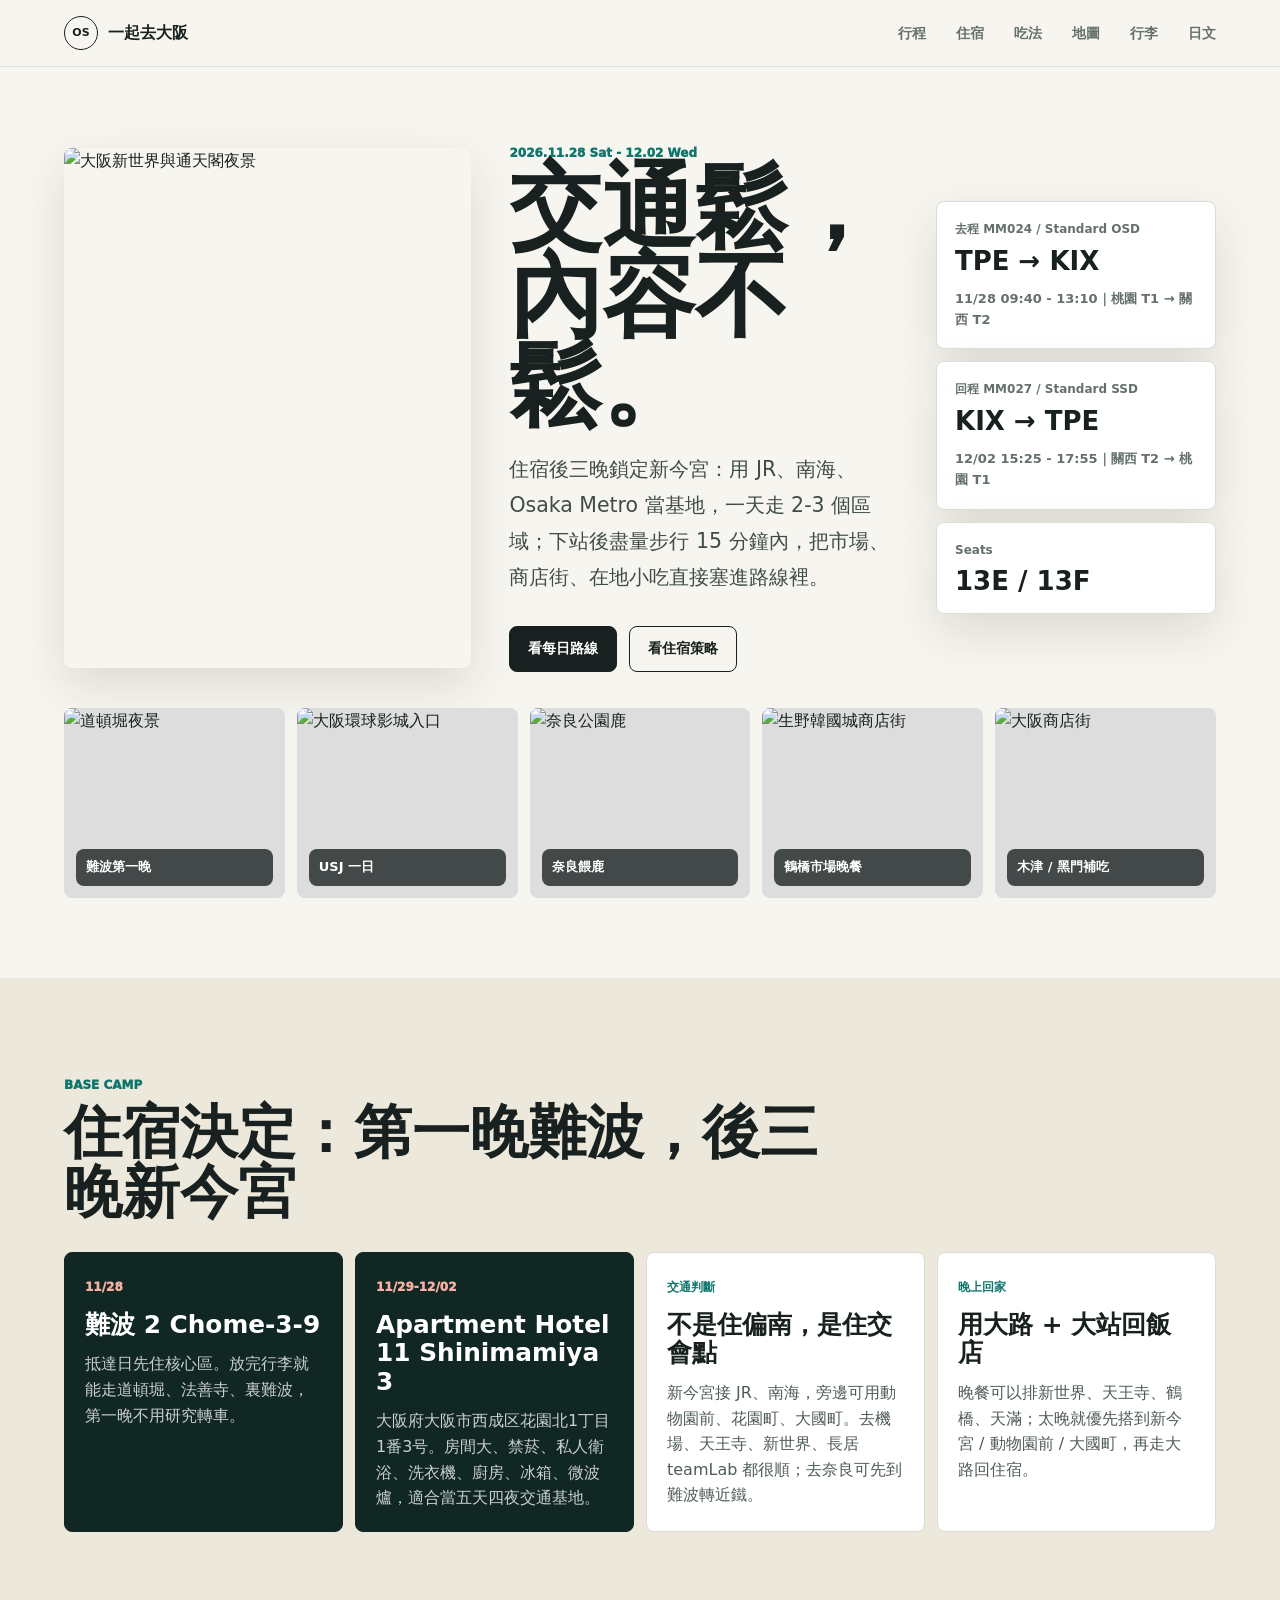
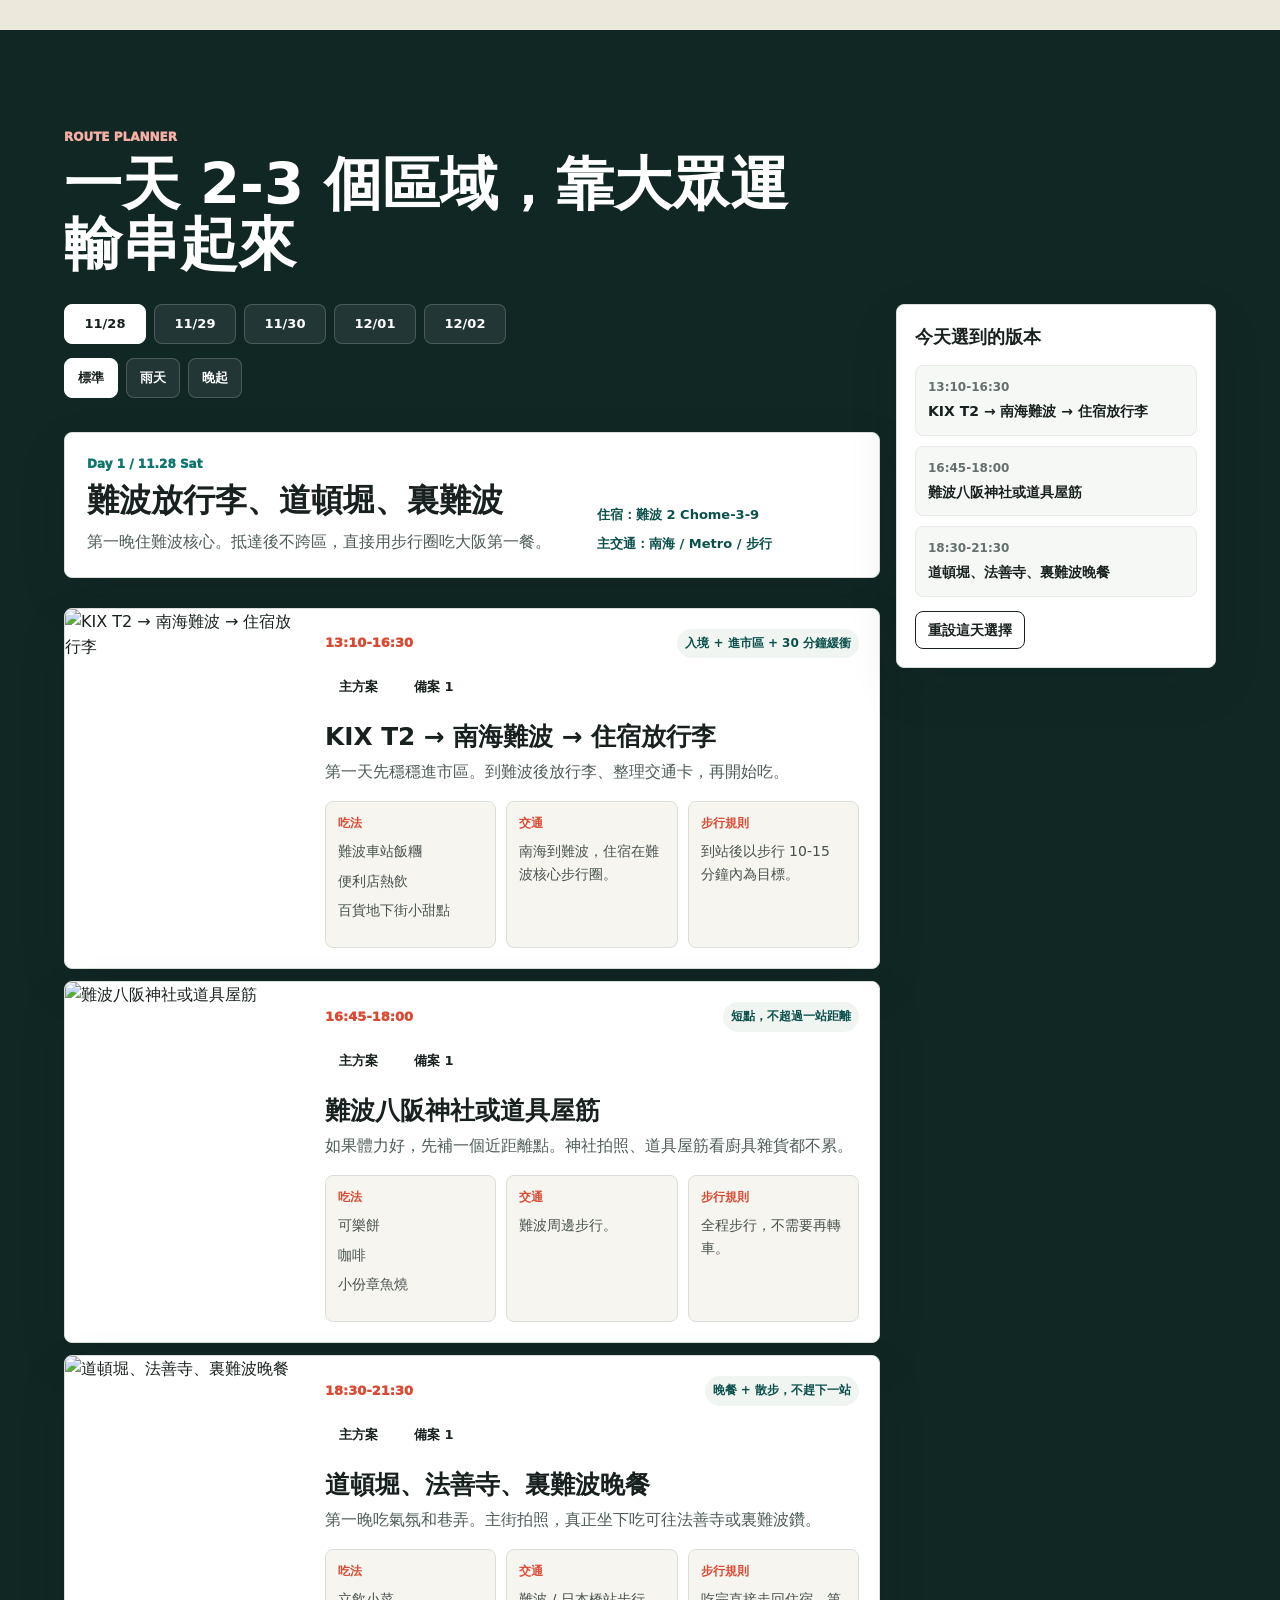
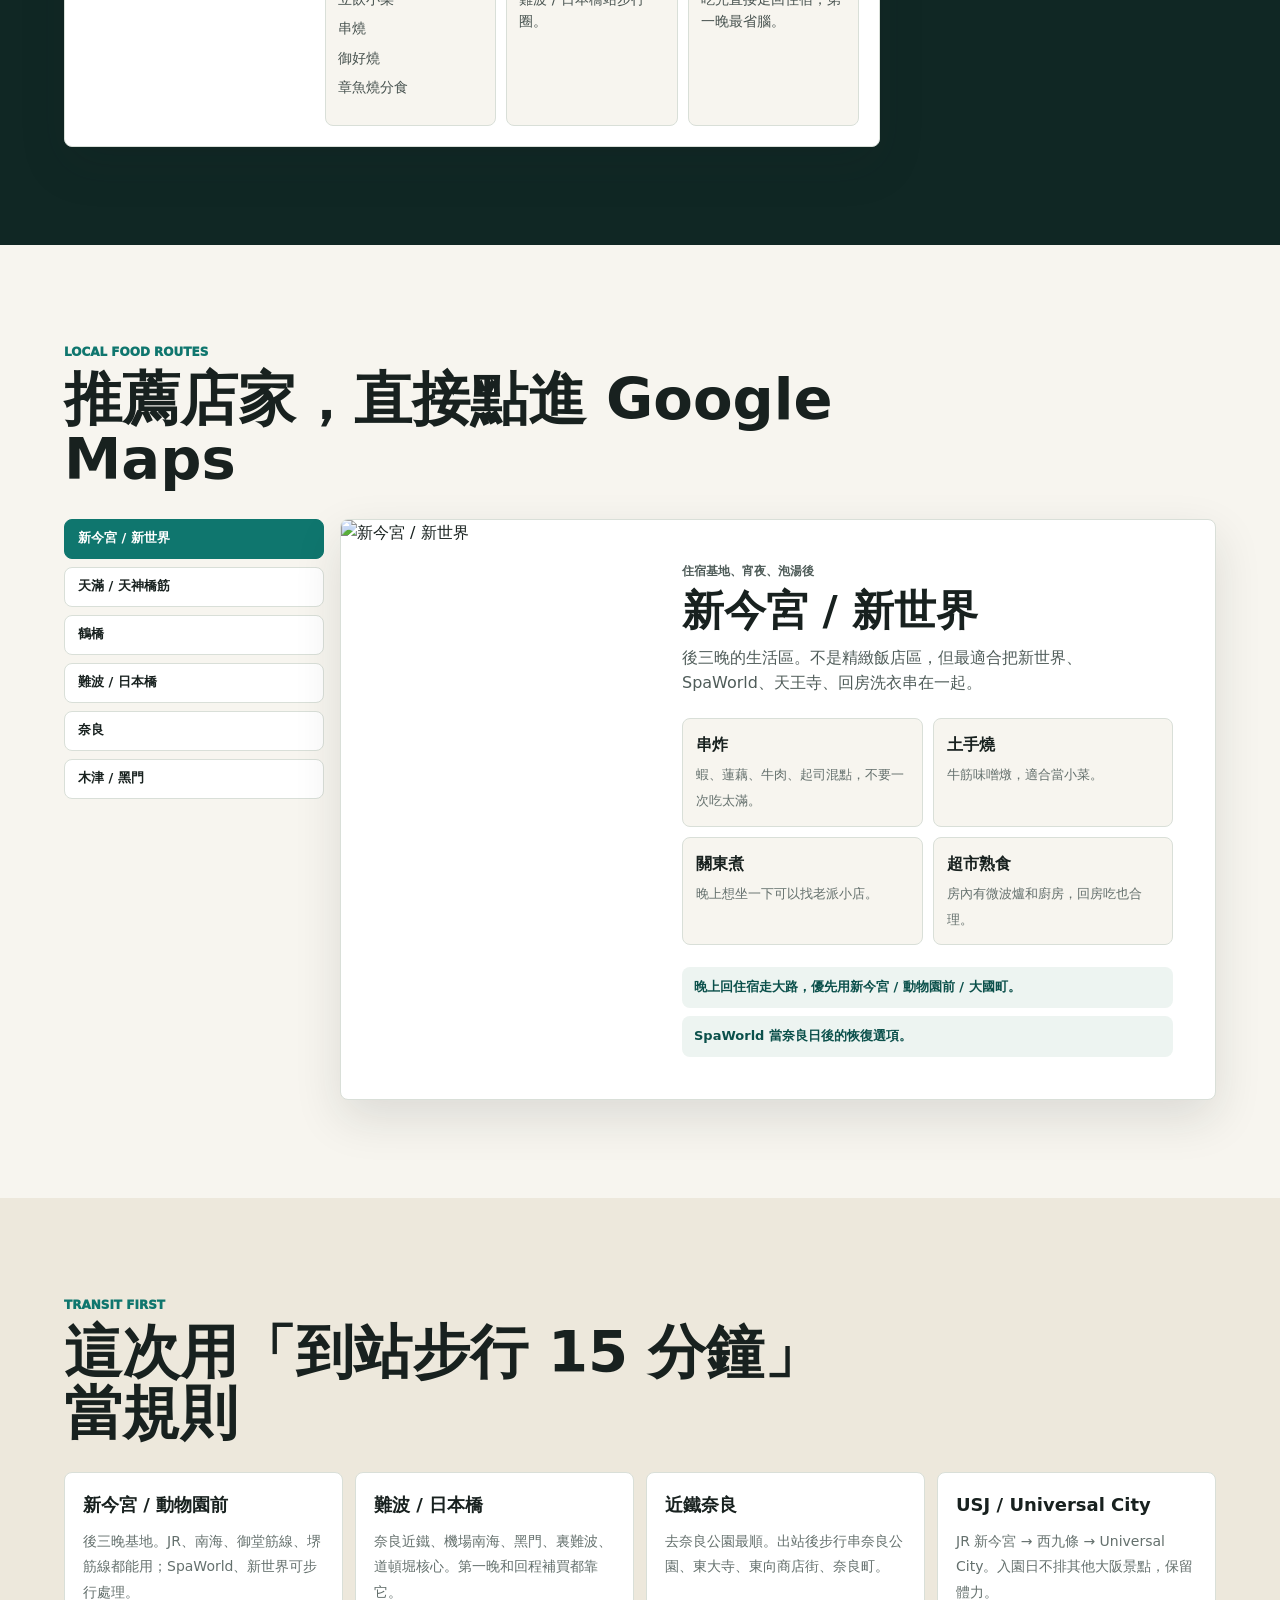
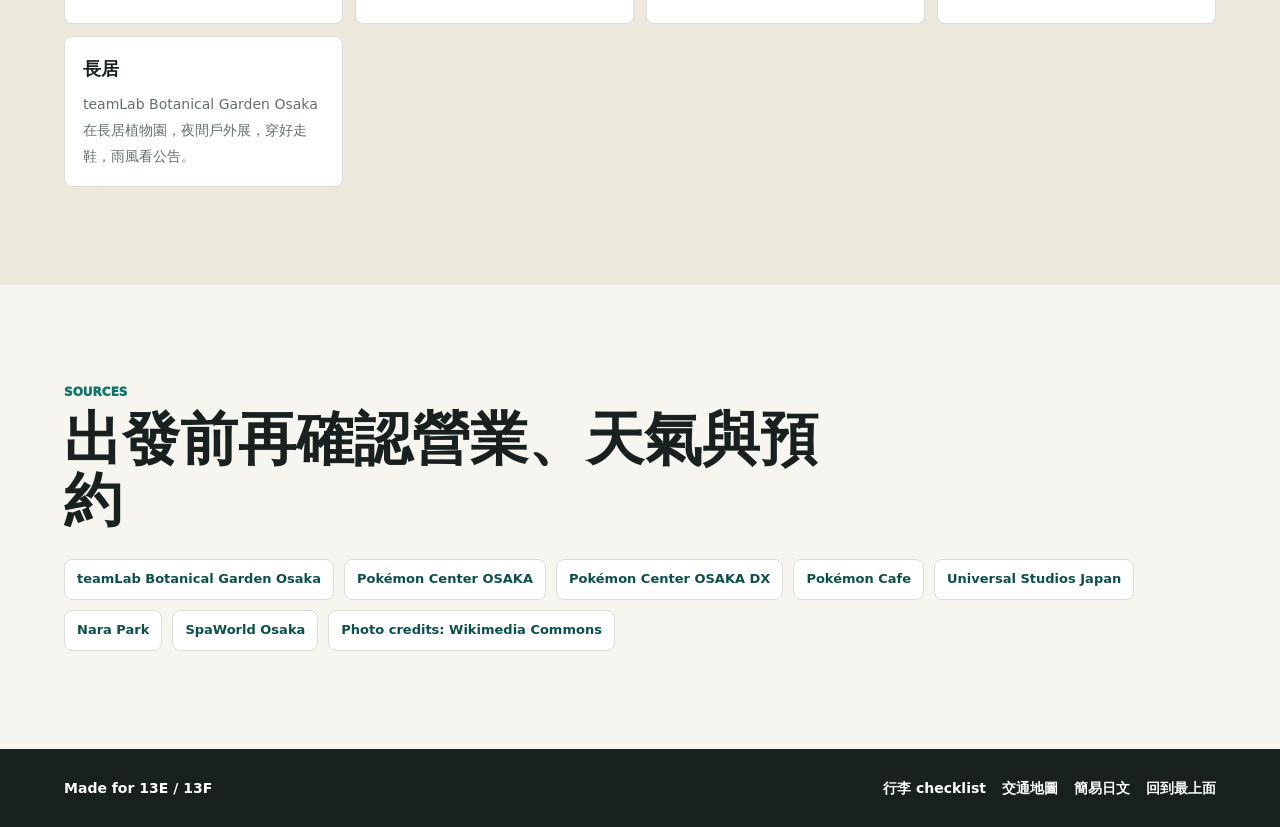
==== index.html @ 017e607e "Update index.html" ====
<!doctype html>
<html lang="zh-Hant">
  <head>
    <meta charset="UTF-8" />
    <meta name="viewport" content="width=device-width, initial-scale=1.0" />
    <meta
      name="description"
          content="2026 大阪五天四夜：以新今宮交通基地出發，串起奈良餵鹿、大阪環球影城、寶可夢、teamLab、在地市場與泡湯。"
    />
    <title>一起去大阪 | 交通基地行程</title>
    <link rel="icon" href="assets/favicon.svg" type="image/svg+xml" />
    <link rel="stylesheet" href="styles.css" />
  </head>
  <body>
    <header class="site-header">
      <a class="brand" href="#top" aria-label="回到頁首">
        <span class="brand-mark">OS</span>
        <span>一起去大阪</span>
      </a>
      <nav class="nav-links" aria-label="頁面區塊">
        <a href="#planner">行程</a>
        <a href="#stay">住宿</a>
        <a href="#food">吃法</a>
        <a href="map.html">地圖</a>
        <a href="checklist.html">行李</a>
        <a href="japanese.html">日文</a>
      </nav>
    </header>

    <main id="top">
      <section class="hero">
        <div class="hero-media">
          <img
            src="https://images.weserv.nl/?url=upload.wikimedia.org/wikipedia/commons/thumb/9/95/Shinsekai_and_Tsutenkaku_at_night_2019-04-12.jpg/1280px-Shinsekai_and_Tsutenkaku_at_night_2019-04-12.jpg&w=1280"
            alt="大阪新世界與通天閣夜景"
          />
        </div>
        <div class="hero-copy">
          <p class="date-line">2026.11.28 Sat - 12.02 Wed</p>
          <h1>交通鬆，內容不鬆。</h1>
          <p class="lead">
            住宿後三晚鎖定新今宮：用 JR、南海、Osaka Metro 當基地，一天走 2-3 個區域；下站後盡量步行 15 分鐘內，把市場、商店街、在地小吃直接塞進路線裡。
          </p>
          <div class="hero-actions">
            <a class="button primary" href="#planner">看每日路線</a>
            <a class="button ghost" href="#stay">看住宿策略</a>
          </div>
        </div>
        <aside class="flight-board" aria-label="航班資訊">
          <div class="ticket">
            <span>去程 MM024 / Standard OSD</span>
            <strong>TPE → KIX</strong>
            <p>11/28 09:40 - 13:10｜桃園 T1 → 關西 T2</p>
          </div>
          <div class="ticket">
            <span>回程 MM027 / Standard SSD</span>
            <strong>KIX → TPE</strong>
            <p>12/02 15:25 - 17:55｜關西 T2 → 桃園 T1</p>
          </div>
          <div class="seat-note">
            <span>Seats</span>
            <strong>13E / 13F</strong>
          </div>
        </aside>
      </section>

      <section class="photo-rail" aria-label="行程圖片預覽">
        <article>
          <img
            src="https://images.weserv.nl/?url=upload.wikimedia.org/wikipedia/commons/thumb/4/47/Dotonbori%2C_Osaka%2C_at_night%2C_November_2016.jpg/1280px-Dotonbori%2C_Osaka%2C_at_night%2C_November_2016.jpg&w=1280"
            alt="道頓堀夜景"
          />
          <span>難波第一晚</span>
        </article>
        <article>
          <img
            src="https://images.weserv.nl/?url=upload.wikimedia.org/wikipedia/commons/thumb/b/b5/Universal_Studios_Japan_entrance.jpg/1280px-Universal_Studios_Japan_entrance.jpg&w=1280"
            alt="大阪環球影城入口"
          />
          <span>USJ 一日</span>
        </article>
        <article>
          <img
            src="https://images.weserv.nl/?url=upload.wikimedia.org/wikipedia/commons/thumb/2/29/Deer_at_nara_park_1.jpg/1280px-Deer_at_nara_park_1.jpg&w=1280"
            alt="奈良公園鹿"
          />
          <span>奈良餵鹿</span>
        </article>
        <article>
          <img
            src="https://images.weserv.nl/?url=upload.wikimedia.org/wikipedia/commons/thumb/4/4b/Osaka_Ikuno_Korea_Town_001.jpg/1280px-Osaka_Ikuno_Korea_Town_001.jpg&w=1280"
            alt="生野韓國城商店街"
          />
          <span>鶴橋市場晚餐</span>
        </article>
        <article>
          <img
            src="https://images.weserv.nl/?url=upload.wikimedia.org/wikipedia/commons/thumb/9/9b/JP-osaka-arkade.jpg/1280px-JP-osaka-arkade.jpg&w=1280"
            alt="大阪商店街"
          />
          <span>木津 / 黑門補吃</span>
        </article>
      </section>

      <section id="stay" class="section stay-section">
        <div class="section-heading">
          <p>BASE CAMP</p>
          <h2>住宿決定：第一晚難波，後三晚新今宮</h2>
        </div>
        <div class="stay-grid">
          <article class="stay-card is-primary">
            <span>11/28</span>
            <h3>難波 2 Chome-3-9</h3>
            <p>抵達日先住核心區。放完行李就能走道頓堀、法善寺、裏難波，第一晚不用研究轉車。</p>
          </article>
          <article class="stay-card is-primary">
            <span>11/29-12/02</span>
            <h3>Apartment Hotel 11 Shinimamiya 3</h3>
            <p>大阪府大阪市西成区花園北1丁目1番3号。房間大、禁菸、私人衛浴、洗衣機、廚房、冰箱、微波爐，適合當五天四夜交通基地。</p>
          </article>
          <article class="stay-card">
            <span>交通判斷</span>
            <h3>不是住偏南，是住交會點</h3>
            <p>新今宮接 JR、南海，旁邊可用動物園前、花園町、大國町。去機場、天王寺、新世界、長居 teamLab 都很順；去奈良可先到難波轉近鐵。</p>
          </article>
          <article class="stay-card">
            <span>晚上回家</span>
            <h3>用大路 + 大站回飯店</h3>
            <p>晚餐可以排新世界、天王寺、鶴橋、天滿；太晚就優先搭到新今宮 / 動物園前 / 大國町，再走大路回住宿。</p>
          </article>
        </div>
      </section>

      <section id="planner" class="section planner-section">
        <div class="section-heading">
          <p>ROUTE PLANNER</p>
          <h2>一天 2-3 個區域，靠大眾運輸串起來</h2>
        </div>

        <div class="planner-shell">
          <div class="planner-controls">
            <div class="day-tabs" role="tablist" aria-label="每日行程">
              <button class="day-tab is-active" data-day="0">11/28</button>
              <button class="day-tab" data-day="1">11/29</button>
              <button class="day-tab" data-day="2">11/30</button>
              <button class="day-tab" data-day="3">12/01</button>
              <button class="day-tab" data-day="4">12/02</button>
            </div>
            <div class="mode-toggle" aria-label="行程模式">
              <button class="mode-button is-active" data-mode="balanced">標準</button>
              <button class="mode-button" data-mode="rain">雨天</button>
              <button class="mode-button" data-mode="tired">晚起</button>
            </div>
          </div>

          <article class="day-overview">
            <div>
              <p id="dayKicker">Day 1 / 抵達</p>
              <h3 id="dayTitle">難波放行李、道頓堀、裏難波</h3>
              <p id="dayNote">第一晚住難波核心，把晚餐和散步放在步行圈內。</p>
            </div>
            <div class="day-meta">
              <span id="dayBase">住宿：難波 2 Chome-3-9</span>
              <span id="dayTransport">主交通：南海 / Metro / 步行</span>
            </div>
          </article>

          <div id="slotList" class="slot-list"></div>
          <aside class="selected-panel">
            <h3>今天選到的版本</h3>
            <div id="selectedSummary" class="selected-summary"></div>
            <button id="resetChoices" class="button small">重設這天選擇</button>
          </aside>
        </div>
      </section>

      <section id="food" class="section food-section">
        <div class="section-heading">
          <p>LOCAL FOOD ROUTES</p>
          <h2>推薦店家，直接點進 Google Maps</h2>
        </div>
        <div class="food-layout">
          <div id="foodTabs" class="food-tabs"></div>
          <article class="food-card">
            <img id="foodImage" alt="" />
            <div>
              <p id="foodArea" class="panel-kicker"></p>
              <h3 id="foodTitle"></h3>
              <p id="foodIntro"></p>
              <div id="foodDishes" class="dish-grid"></div>
              <div id="foodTips" class="tip-list"></div>
            </div>
          </article>
        </div>
      </section>

      <section id="map" class="section transit-section">
        <div class="section-heading">
          <p>TRANSIT FIRST</p>
          <h2>這次用「到站步行 15 分鐘」當規則</h2>
        </div>
        <div class="transit-grid">
          <article>
            <strong>新今宮 / 動物園前</strong>
            <span>後三晚基地。JR、南海、御堂筋線、堺筋線都能用；SpaWorld、新世界可步行處理。</span>
          </article>
          <article>
            <strong>難波 / 日本橋</strong>
            <span>奈良近鐵、機場南海、黑門、裏難波、道頓堀核心。第一晚和回程補買都靠它。</span>
          </article>
          <article>
            <strong>近鐵奈良</strong>
            <span>去奈良公園最順。出站後步行串奈良公園、東大寺、東向商店街、奈良町。</span>
          </article>
          <article>
            <strong>USJ / Universal City</strong>
            <span>JR 新今宮 → 西九條 → Universal City。入園日不排其他大阪景點，保留體力。</span>
          </article>
          <article>
            <strong>長居</strong>
            <span>teamLab Botanical Garden Osaka 在長居植物園，夜間戶外展，穿好走鞋，雨風看公告。</span>
          </article>
        </div>
      </section>

      <section id="sources" class="section source-section">
        <div class="section-heading">
          <p>SOURCES</p>
          <h2>出發前再確認營業、天氣與預約</h2>
        </div>
        <div class="source-box">
          <a href="https://www.teamlab.art/e/botanicalgarden/" target="_blank" rel="noreferrer">teamLab Botanical Garden Osaka</a>
          <a href="https://shop.pokemon.co.jp/en/shop/pokemoncenter-osaka/" target="_blank" rel="noreferrer">Pokémon Center OSAKA</a>
          <a href="https://shop.pokemon.co.jp/en/shop/pokemoncenter-osakadx/" target="_blank" rel="noreferrer">Pokémon Center OSAKA DX</a>
          <a href="https://www.pokemon-cafe.jp/en/" target="_blank" rel="noreferrer">Pokémon Cafe</a>
          <a href="https://www.usj.co.jp/web/en/us" target="_blank" rel="noreferrer">Universal Studios Japan</a>
          <a href="https://visitnara.jp/destinations/area/nara-park/" target="_blank" rel="noreferrer">Nara Park</a>
          <a href="https://www.spaworld.co.jp/english/" target="_blank" rel="noreferrer">SpaWorld Osaka</a>
          <a href="https://commons.wikimedia.org/wiki/Main_Page" target="_blank" rel="noreferrer">Photo credits: Wikimedia Commons</a>
        </div>
      </section>
    </main>

    <footer class="site-footer">
      <span>Made for 13E / 13F</span>
      <div class="footer-links">
        <a href="checklist.html">行李 checklist</a>
        <a href="map.html">交通地圖</a>
        <a href="japanese.html">簡易日文</a>
        <a href="#top">回到最上面</a>
      </div>
    </footer>

    <script src="script.js?v=20260616-usj-map-3"></script>
  </body>
</html>
---- styles.css ----
:root {
  --bg: #f7f5ef;
  --ink: #18211f;
  --muted: #64706d;
  --line: #d9dfd8;
  --surface: #ffffff;
  --teal: #0f766e;
  --teal-dark: #0b504b;
  --red: #d94b34;
  --gold: #d79b28;
  --blue: #2f6fd6;
  --shadow: 0 18px 48px rgba(24, 33, 31, 0.12);
  --radius: 8px;
}

* {
  box-sizing: border-box;
}

html {
  scroll-behavior: smooth;
}

body {
  margin: 0;
  background: var(--bg);
  color: var(--ink);
  font-family: Inter, "Noto Sans TC", "PingFang TC", "Microsoft JhengHei", system-ui, sans-serif;
  line-height: 1.6;
}

img {
  display: block;
  max-width: 100%;
}

a {
  color: inherit;
}

button,
input {
  font: inherit;
}

.site-header {
  position: sticky;
  top: 0;
  z-index: 20;
  display: flex;
  align-items: center;
  justify-content: space-between;
  gap: 24px;
  padding: 16px clamp(18px, 5vw, 64px);
  background: rgba(247, 245, 239, 0.88);
  border-bottom: 1px solid rgba(217, 223, 216, 0.9);
  backdrop-filter: blur(18px);
}

.brand {
  display: inline-flex;
  align-items: center;
  gap: 10px;
  font-weight: 900;
  text-decoration: none;
}

.brand-mark {
  display: grid;
  width: 34px;
  height: 34px;
  place-items: center;
  border: 1px solid var(--ink);
  border-radius: 50%;
  font-size: 11px;
}

.nav-links {
  display: flex;
  gap: clamp(12px, 2.6vw, 30px);
  color: var(--muted);
  font-size: 14px;
  font-weight: 800;
}

.nav-links a {
  text-decoration: none;
}

.hero {
  display: grid;
  grid-template-columns: minmax(320px, 0.86fr) minmax(360px, 0.82fr) minmax(280px, 0.5fr);
  gap: clamp(18px, 3vw, 38px);
  align-items: center;
  padding: clamp(34px, 6vw, 78px) clamp(18px, 5vw, 64px) 36px;
}

.hero-media {
  min-height: 520px;
  overflow: hidden;
  border-radius: var(--radius);
  box-shadow: var(--shadow);
}

.hero-media img {
  width: 100%;
  height: 100%;
  min-height: 520px;
  object-fit: cover;
}

.date-line,
.panel-kicker,
.section-heading p,
#dayKicker {
  margin: 0;
  color: var(--teal);
  font-size: 12px;
  font-weight: 950;
  letter-spacing: 0;
}

h1,
h2,
h3,
p {
  margin-top: 0;
}

h1 {
  margin-bottom: 22px;
  font-size: 5.8rem;
  font-weight: 950;
  line-height: 0.96;
}

.lead {
  max-width: 650px;
  color: #3f4c49;
  font-size: 1.28rem;
  line-height: 1.75;
}

.hero-actions {
  display: flex;
  flex-wrap: wrap;
  gap: 12px;
  margin-top: 30px;
}

.button {
  display: inline-flex;
  min-height: 46px;
  align-items: center;
  justify-content: center;
  padding: 0 18px;
  border: 1px solid var(--ink);
  border-radius: var(--radius);
  background: transparent;
  color: var(--ink);
  cursor: pointer;
  font-size: 14px;
  font-weight: 900;
  text-decoration: none;
}

.button.primary {
  background: var(--ink);
  color: #fff;
}

.button.small {
  min-height: 38px;
  padding: 0 12px;
}

.flight-board {
  display: grid;
  gap: 12px;
}

.ticket,
.seat-note,
.day-overview,
.slot-card,
.selected-panel,
.food-card,
.stay-card,
.transit-grid article {
  background: var(--surface);
  border: 1px solid var(--line);
  border-radius: var(--radius);
  box-shadow: var(--shadow);
}

.ticket,
.seat-note {
  padding: 18px;
}

.ticket span,
.seat-note span {
  display: block;
  color: var(--muted);
  font-size: 12px;
  font-weight: 850;
}

.ticket strong,
.seat-note strong {
  display: block;
  margin-top: 8px;
  font-size: 26px;
  line-height: 1.05;
}

.ticket p {
  margin: 14px 0 0;
  color: var(--muted);
  font-size: 13px;
  font-weight: 750;
}

.photo-rail {
  display: grid;
  grid-template-columns: repeat(5, minmax(0, 1fr));
  gap: 12px;
  padding: 0 clamp(18px, 5vw, 64px) clamp(44px, 7vw, 80px);
}

.photo-rail article {
  position: relative;
  min-height: 190px;
  overflow: hidden;
  border-radius: var(--radius);
  background: #ddd;
}

.photo-rail img {
  width: 100%;
  height: 100%;
  min-height: 190px;
  object-fit: cover;
}

.photo-rail span {
  position: absolute;
  right: 12px;
  bottom: 12px;
  left: 12px;
  padding: 8px 10px;
  background: rgba(24, 33, 31, 0.78);
  border-radius: var(--radius);
  color: #fff;
  font-size: 13px;
  font-weight: 900;
}

.section {
  padding: clamp(56px, 8vw, 98px) clamp(18px, 5vw, 64px);
}

.stay-section {
  background: #ede8dc;
}

.stay-grid {
  display: grid;
  grid-template-columns: repeat(4, minmax(0, 1fr));
  gap: 12px;
}

.stay-card {
  min-height: 260px;
  padding: 20px;
  box-shadow: none;
}

.stay-card.is-primary {
  background: #102724;
  border-color: #102724;
  color: #fff;
}

.stay-card span {
  display: inline-block;
  margin-bottom: 14px;
  color: var(--teal);
  font-size: 12px;
  font-weight: 950;
}

.stay-card.is-primary span {
  color: #f6b0a4;
}

.stay-card h3 {
  margin-bottom: 12px;
  font-size: 1.55rem;
  line-height: 1.15;
}

.stay-card p {
  margin-bottom: 0;
  color: #4f5c59;
}

.stay-card.is-primary p {
  color: rgba(255, 255, 255, 0.78);
}

.section-heading {
  margin-bottom: 28px;
}

.section-heading h2 {
  margin: 8px 0 0;
  max-width: 780px;
  font-size: 3.6rem;
  line-height: 1.05;
}

.planner-section {
  background: #102724;
  color: #fff;
}

.planner-section .section-heading p {
  color: #f6b0a4;
}

.planner-shell {
  display: grid;
  grid-template-columns: minmax(0, 1fr) 320px;
  gap: 16px;
}

.planner-controls,
.day-overview,
.slot-list {
  grid-column: 1 / 2;
}

.planner-controls {
  display: grid;
  gap: 10px;
}

.day-tabs,
.mode-toggle,
.option-row,
.food-tabs {
  display: flex;
  gap: 8px;
  overflow-x: auto;
  padding-bottom: 4px;
}

.day-tab,
.mode-button,
.option-button,
.food-tab {
  min-height: 40px;
  border: 1px solid rgba(255, 255, 255, 0.18);
  border-radius: var(--radius);
  background: rgba(255, 255, 255, 0.08);
  color: inherit;
  cursor: pointer;
  font-size: 13px;
  font-weight: 900;
  white-space: nowrap;
}

.day-tab {
  min-width: 82px;
}

.mode-button,
.option-button,
.food-tab {
  padding: 0 13px;
}

.day-tab.is-active,
.mode-button.is-active,
.option-button.is-active {
  background: #fff;
  border-color: #fff;
  color: var(--ink);
}

.day-overview {
  display: grid;
  grid-template-columns: 1fr auto;
  gap: 20px;
  align-items: end;
  margin: 14px 0;
  padding: 22px;
  color: var(--ink);
}

.day-overview h3 {
  margin: 8px 0 10px;
  font-size: 2rem;
  line-height: 1.15;
}

.day-overview p {
  margin-bottom: 0;
  color: #4f5c59;
}

.day-meta {
  display: grid;
  gap: 8px;
  min-width: 260px;
  color: var(--teal-dark);
  font-size: 13px;
  font-weight: 850;
}

.slot-list {
  display: grid;
  gap: 12px;
}

.slot-card {
  display: grid;
  grid-template-columns: 240px 1fr;
  overflow: hidden;
  color: var(--ink);
}

.slot-card img {
  width: 100%;
  height: 100%;
  min-height: 260px;
  object-fit: cover;
}

.slot-content {
  padding: 20px;
}

.slot-topline {
  display: flex;
  flex-wrap: wrap;
  gap: 8px;
  align-items: center;
  justify-content: space-between;
  margin-bottom: 10px;
}

.slot-time {
  color: var(--red);
  font-size: 13px;
  font-weight: 950;
}

.buffer-pill {
  padding: 5px 8px;
  background: #f1f5f1;
  border-radius: 999px;
  color: var(--teal-dark);
  font-size: 12px;
  font-weight: 900;
}

.slot-content h4 {
  margin: 10px 0 8px;
  font-size: 1.55rem;
  line-height: 1.2;
}

.slot-content p {
  margin-bottom: 12px;
  color: #4f5c59;
}

.mini-list {
  display: grid;
  gap: 7px;
  margin: 0 0 14px;
  padding: 0;
  list-style: none;
}

.mini-list li {
  color: #47524f;
  font-size: 14px;
}

.detail-grid {
  display: grid;
  grid-template-columns: repeat(3, minmax(0, 1fr));
  gap: 10px;
  margin-top: 16px;
}

.detail-grid > div {
  min-height: 128px;
  padding: 12px;
  background: #f7f5ef;
  border: 1px solid var(--line);
  border-radius: var(--radius);
}

.detail-grid span {
  display: block;
  margin-bottom: 7px;
  color: var(--red);
  font-size: 12px;
  font-weight: 950;
}

.detail-grid p {
  margin-bottom: 0;
  color: #47524f;
  font-size: 14px;
}

.transport-line {
  padding-top: 12px;
  border-top: 1px solid var(--line);
  color: var(--teal-dark);
  font-size: 13px;
  font-weight: 850;
}

.selected-panel {
  position: sticky;
  top: 88px;
  grid-column: 2 / 3;
  grid-row: 1 / span 3;
  align-self: start;
  padding: 18px;
  color: var(--ink);
}

.selected-panel h3 {
  margin-bottom: 14px;
  font-size: 1.1rem;
}

.selected-summary {
  display: grid;
  gap: 10px;
  margin-bottom: 14px;
}

.selected-summary article {
  padding: 12px;
  background: #f6f8f5;
  border: 1px solid #e7ece6;
  border-radius: var(--radius);
}

.selected-summary span {
  display: block;
  color: var(--muted);
  font-size: 12px;
  font-weight: 850;
}

.selected-summary strong {
  display: block;
  margin-top: 3px;
  font-size: 14px;
}

.food-layout {
  display: grid;
  grid-template-columns: 260px 1fr;
  gap: 16px;
}

.food-tabs {
  flex-direction: column;
  overflow: visible;
}

.food-tab {
  width: 100%;
  justify-content: flex-start;
  background: #fff;
  border-color: var(--line);
  color: var(--ink);
  text-align: left;
}

.food-tab.is-active {
  background: var(--teal);
  border-color: var(--teal);
  color: #fff;
}

.food-card {
  display: grid;
  grid-template-columns: minmax(260px, 0.52fr) 1fr;
  overflow: hidden;
}

.food-card img {
  width: 100%;
  height: 100%;
  min-height: 430px;
  object-fit: cover;
}

.food-card > div {
  padding: clamp(22px, 4vw, 42px);
}

.food-card h3 {
  margin: 8px 0 12px;
  font-size: 2.6rem;
  line-height: 1.05;
}

.food-card p {
  color: #4f5c59;
}

.dish-grid {
  display: grid;
  grid-template-columns: repeat(2, minmax(0, 1fr));
  gap: 10px;
  margin: 22px 0;
}

.dish-grid article {
  padding: 13px;
  background: #f7f5ef;
  border: 1px solid var(--line);
  border-radius: var(--radius);
}

.dish-grid strong {
  display: block;
  margin-bottom: 4px;
}

.dish-grid span,
.tip-list span {
  color: var(--muted);
  font-size: 13px;
}

.tip-list {
  display: grid;
  gap: 8px;
}

.tip-list span {
  display: block;
  padding: 10px 12px;
  background: #edf4f1;
  border-radius: var(--radius);
  color: var(--teal-dark);
  font-weight: 850;
}

.transit-section {
  background: #ede8dc;
}

.transit-grid {
  display: grid;
  grid-template-columns: repeat(4, minmax(0, 1fr));
  gap: 12px;
}

.transit-grid article {
  min-height: 150px;
  padding: 18px;
  box-shadow: none;
}

.transit-grid strong {
  display: block;
  margin-bottom: 8px;
  font-size: 18px;
}

.transit-grid span {
  color: var(--muted);
  font-size: 14px;
}

.source-box {
  display: flex;
  flex-wrap: wrap;
  gap: 10px;
}

.source-box a {
  padding: 9px 12px;
  background: #fff;
  border: 1px solid var(--line);
  border-radius: var(--radius);
  color: var(--teal-dark);
  font-size: 13px;
  font-weight: 900;
  text-decoration: none;
}

.site-footer {
  display: flex;
  justify-content: space-between;
  gap: 16px;
  padding: 28px clamp(18px, 5vw, 64px);
  background: var(--ink);
  color: #fff;
  font-size: 14px;
  font-weight: 750;
}

.site-footer a {
  text-decoration: none;
}

.footer-links {
  display: flex;
  flex-wrap: wrap;
  gap: 16px;
  justify-content: flex-end;
}

.subpage {
  min-height: 70vh;
}

.page-hero {
  padding: clamp(56px, 9vw, 110px) clamp(18px, 5vw, 64px) clamp(20px, 4vw, 44px);
}

.compact-hero h1 {
  max-width: 980px;
  font-size: clamp(3rem, 9vw, 6rem);
}

.checklist-section,
.phrase-section {
  padding-top: 28px;
}

.check-grid,
.phrase-table {
  display: grid;
  grid-template-columns: repeat(4, minmax(0, 1fr));
  gap: 12px;
}

.check-grid article,
.phrase-table article {
  padding: 20px;
  background: #fff;
  border: 1px solid var(--line);
  border-radius: var(--radius);
  box-shadow: var(--shadow);
}

.check-grid h2 {
  margin-bottom: 16px;
  font-size: 1.45rem;
}

.check-grid label {
  display: flex;
  gap: 10px;
  align-items: flex-start;
  padding: 10px 0;
  border-top: 1px solid #eef1ec;
  color: #3f4c49;
  font-size: 14px;
  font-weight: 750;
}

.check-grid input {
  width: 18px;
  height: 18px;
  margin-top: 3px;
  accent-color: var(--teal);
}

.phrase-table {
  grid-template-columns: repeat(3, minmax(0, 1fr));
}

.phrase-table article span {
  display: inline-block;
  margin-bottom: 10px;
  color: var(--teal);
  font-size: 12px;
  font-weight: 950;
}

.phrase-table article strong {
  display: block;
  margin-bottom: 8px;
  font-size: 1.25rem;
  line-height: 1.35;
}

.phrase-table article p {
  margin-bottom: 0;
  color: var(--muted);
  font-weight: 750;
}

.map-hero .hero-actions {
  margin-top: 24px;
}

.map-section {
  padding-top: 28px;
}

.map-shell {
  display: grid;
  grid-template-columns: 300px minmax(0, 1fr) 300px;
  gap: 14px;
  align-items: stretch;
}

.map-panel,
.schematic-map,
.route-cards article {
  background: #fff;
  border: 1px solid var(--line);
  border-radius: var(--radius);
  box-shadow: var(--shadow);
}

.map-panel {
  display: flex;
  flex-direction: column;
  gap: 14px;
  padding: 20px;
}

.map-panel h2 {
  margin-bottom: 0;
  font-size: 1.75rem;
  line-height: 1.15;
}

.map-panel p {
  margin-bottom: 0;
  color: #4f5c59;
}

.nearest-meta,
.tag-list {
  display: flex;
  flex-wrap: wrap;
  gap: 8px;
}

.nearest-meta span,
.tag-list span {
  padding: 7px 9px;
  background: #edf4f1;
  border-radius: var(--radius);
  color: var(--teal-dark);
  font-size: 12px;
  font-weight: 900;
}

.station-detail .button {
  margin-top: auto;
}

.schematic-map {
  min-height: 520px;
  padding: 12px;
  overflow: hidden;
}

.schematic-map svg {
  width: 100%;
  height: 100%;
  min-height: 496px;
}

.line {
  fill: none;
  stroke-linecap: round;
  stroke-width: 14;
  opacity: 0.88;
}

.line.jr {
  stroke: #e0523f;
}

.line.metro {
  stroke: #d72f48;
}

.line.nankai {
  stroke: #2367b1;
}

.line.kintetsu {
  stroke: #c79a24;
}

.line.usj-line {
  stroke: #2d8b72;
}

.station-node {
  cursor: pointer;
  outline: none;
}

.station-node circle {
  fill: #fff;
  stroke: #102724;
  stroke-width: 4;
  transition: fill 0.2s ease, r 0.2s ease;
}

.station-node text {
  fill: #102724;
  font-size: 19px;
  font-weight: 950;
  paint-order: stroke;
  stroke: #fff;
  stroke-width: 5px;
  stroke-linejoin: round;
}

.station-node.is-active circle,
.station-node:focus circle {
  r: 16;
  fill: var(--gold);
}

.route-cards {
  display: grid;
  grid-template-columns: repeat(5, minmax(0, 1fr));
  gap: 12px;
}

.route-cards article {
  min-height: 190px;
  padding: 18px;
  box-shadow: none;
}

.route-cards span {
  display: block;
  margin-bottom: 12px;
  color: var(--teal);
  font-size: 12px;
  font-weight: 950;
}

.route-cards strong {
  display: block;
  margin-bottom: 10px;
  font-size: 1.1rem;
  line-height: 1.25;
}

.route-cards p {
  margin-bottom: 0;
  color: var(--muted);
  font-size: 14px;
}

.pdf-section {
  background: #ede8dc;
}

.metro-map-frame {
  width: 100%;
  max-height: min(78vh, 760px);
  overflow: auto;
  background: #fff;
  border: 1px solid var(--line);
  border-radius: var(--radius);
  box-shadow: var(--shadow);
}

.metro-map-frame img {
  width: 1600px;
  max-width: none;
}

.map-fallback {
  margin: 0;
  padding: 28px;
  color: var(--muted);
  font-weight: 800;
}

.map-fallback a {
  color: var(--teal-dark);
}

@media (max-width: 1120px) {
  .hero,
  .planner-shell,
  .food-layout,
  .food-card,
  .map-shell {
    grid-template-columns: 1fr;
  }

  .hero-media,
  .hero-media img {
    min-height: 360px;
  }

  .selected-panel {
    position: static;
    grid-column: 1;
    grid-row: auto;
  }

  .photo-rail,
  .stay-grid,
  .check-grid,
  .phrase-table,
  .route-cards,
  .transit-grid {
    grid-template-columns: repeat(2, minmax(0, 1fr));
  }

  .detail-grid {
    grid-template-columns: 1fr;
  }
}

@media (max-width: 700px) {
  .site-header {
    align-items: flex-start;
    flex-direction: column;
  }

  .nav-links {
    width: 100%;
    justify-content: space-between;
  }

  h1 {
    font-size: 3.35rem;
    line-height: 1;
  }

  .lead {
    font-size: 1.04rem;
  }

  .section-heading h2 {
    font-size: 2.25rem;
  }

  .photo-rail,
  .stay-grid,
  .check-grid,
  .phrase-table,
  .route-cards,
  .transit-grid,
  .dish-grid,
  .slot-card,
  .day-overview {
    grid-template-columns: 1fr;
  }

  .slot-card img,
  .food-card img {
    min-height: 220px;
  }

  .hero-actions,
  .button {
    width: 100%;
  }

  .schematic-map {
    min-height: 360px;
    padding: 4px;
  }

  .schematic-map svg {
    min-height: 350px;
  }

  .station-node text {
    font-size: 26px;
  }

.metro-map-frame {
    height: 560px;
  }

  .metro-map-frame img {
    width: 1180px;
  }
}
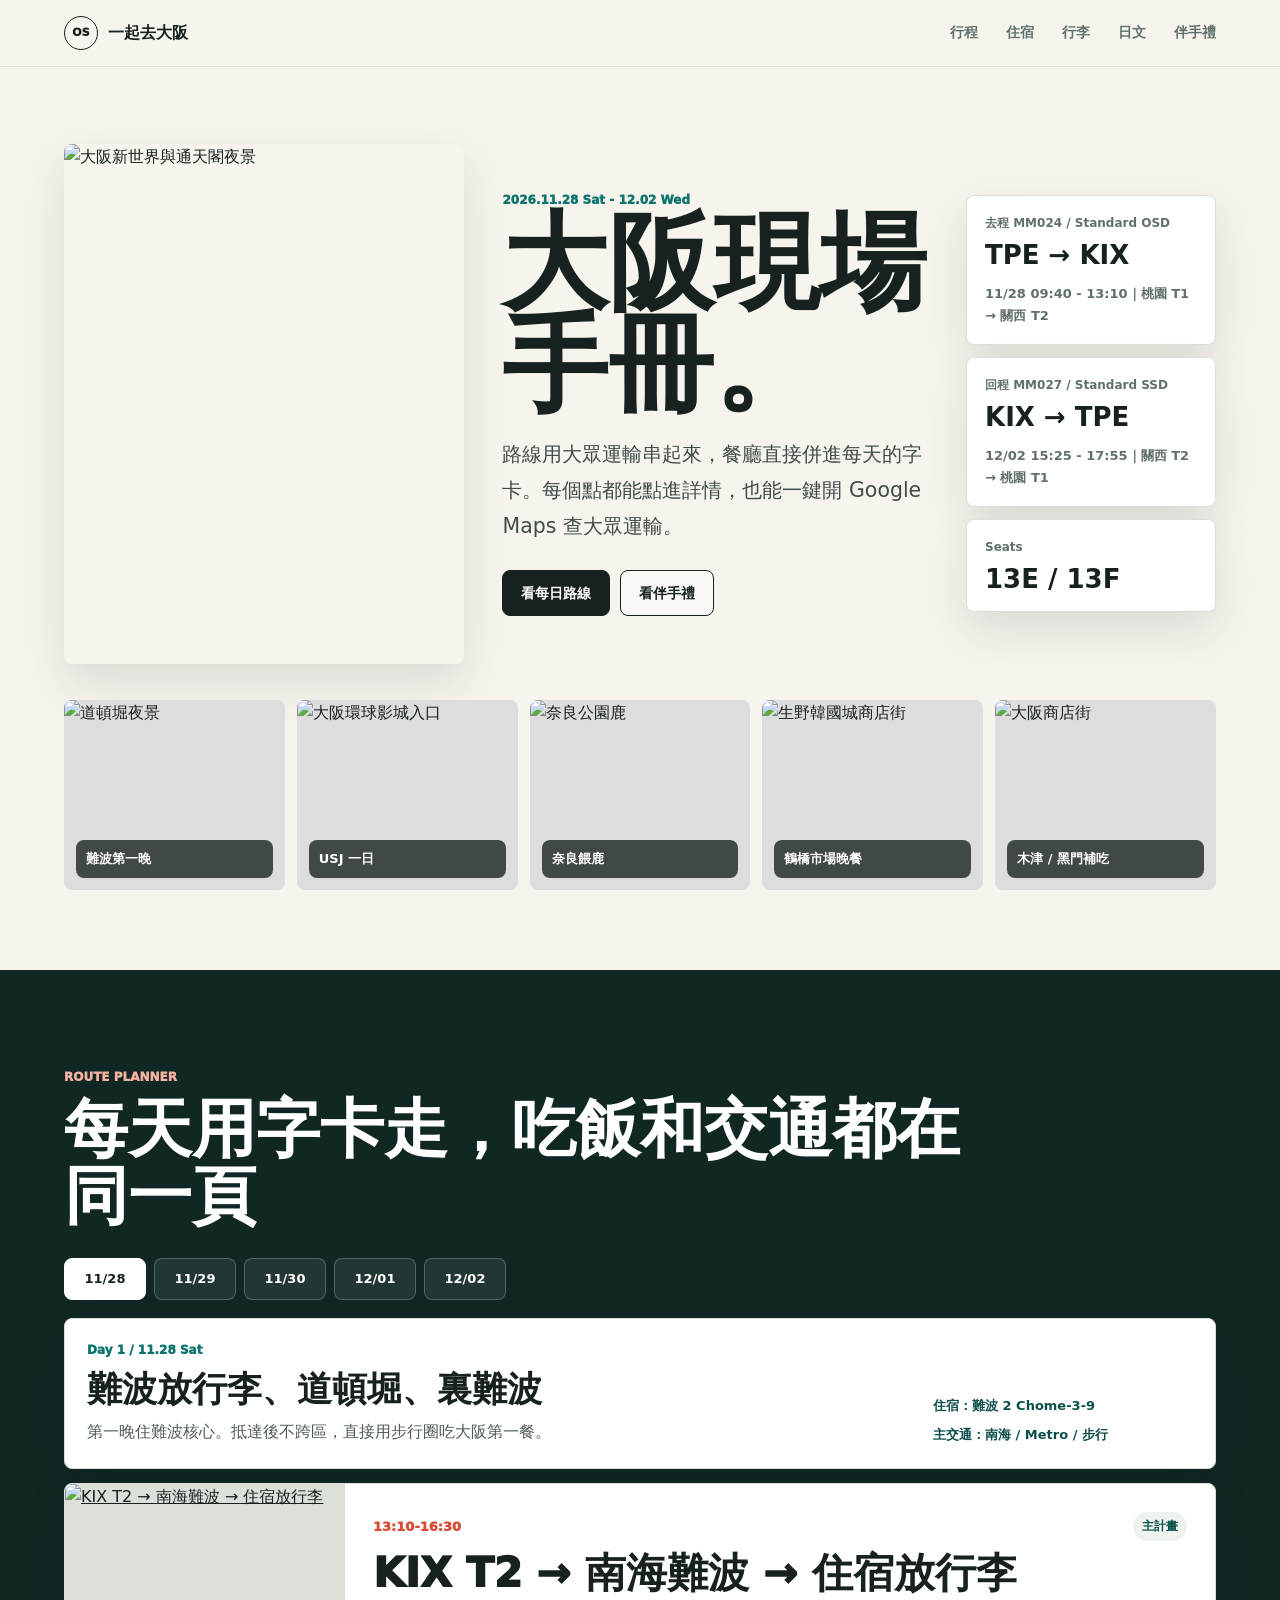
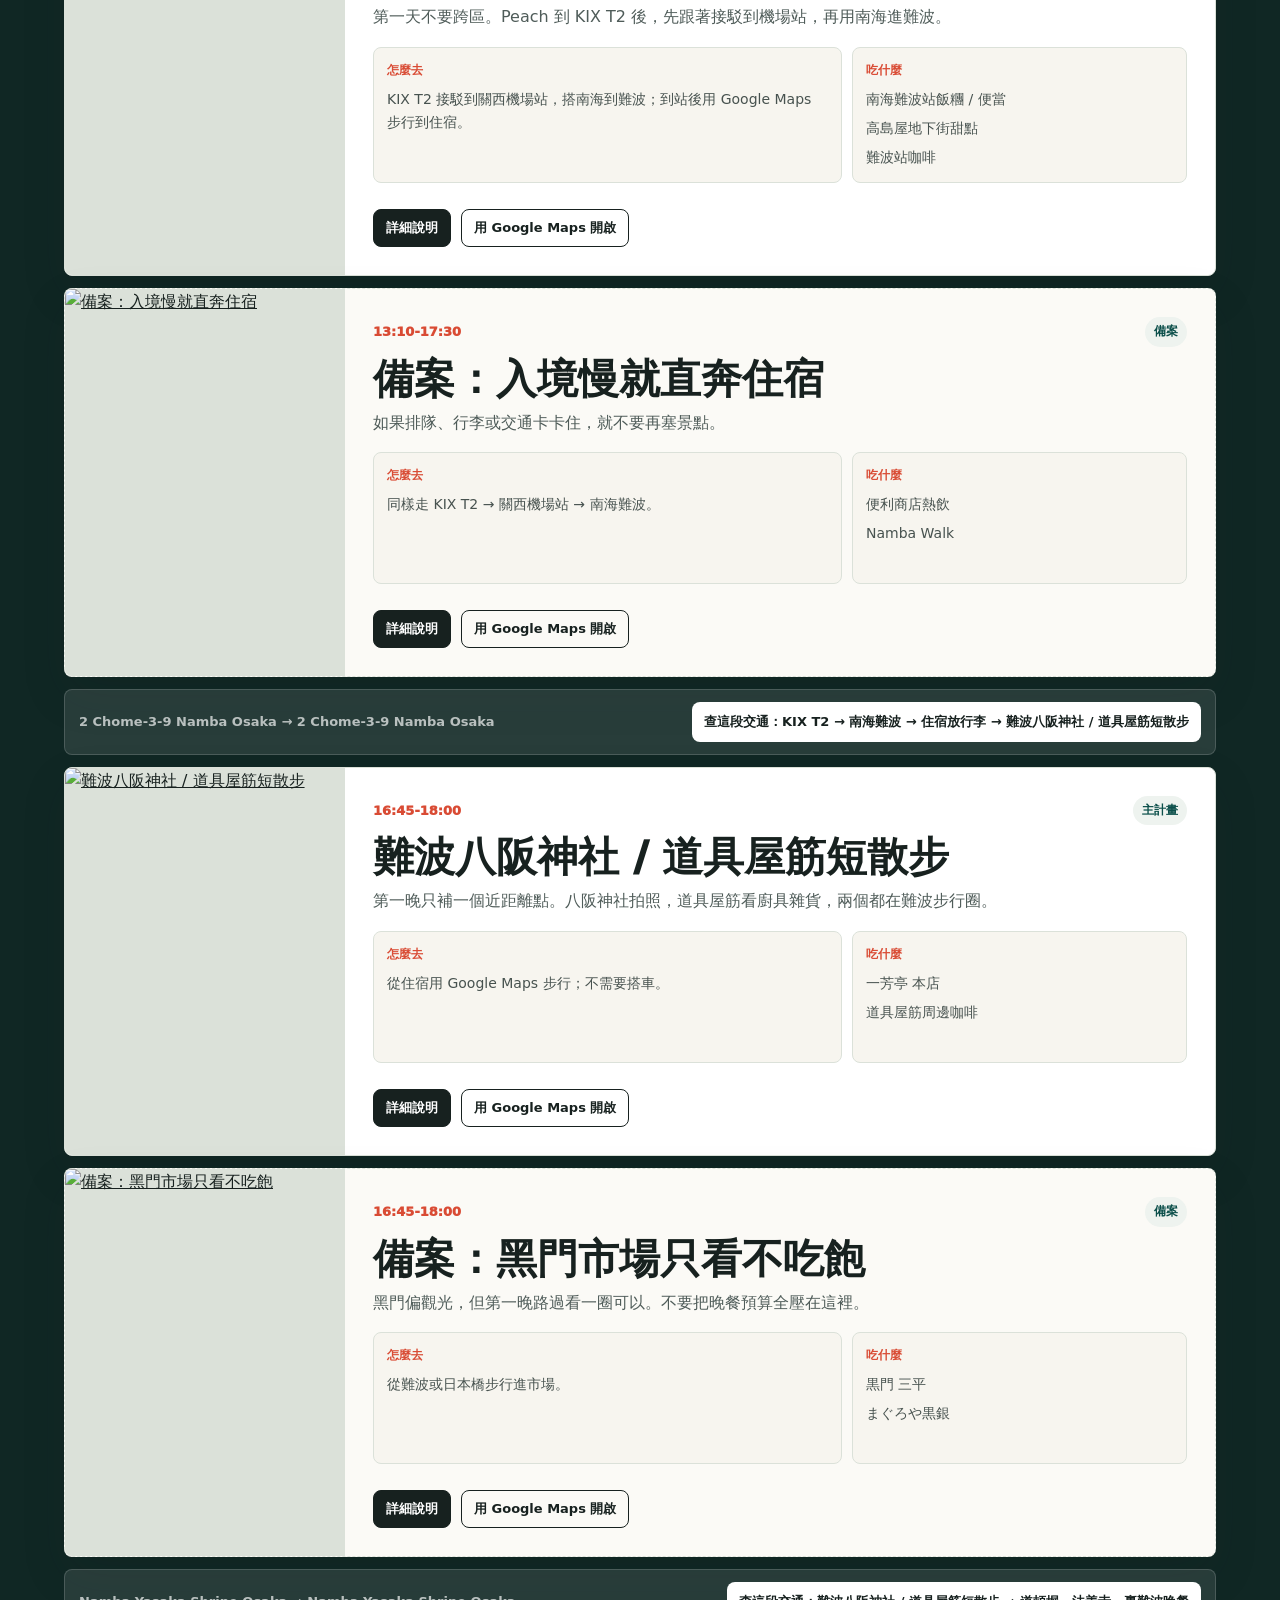
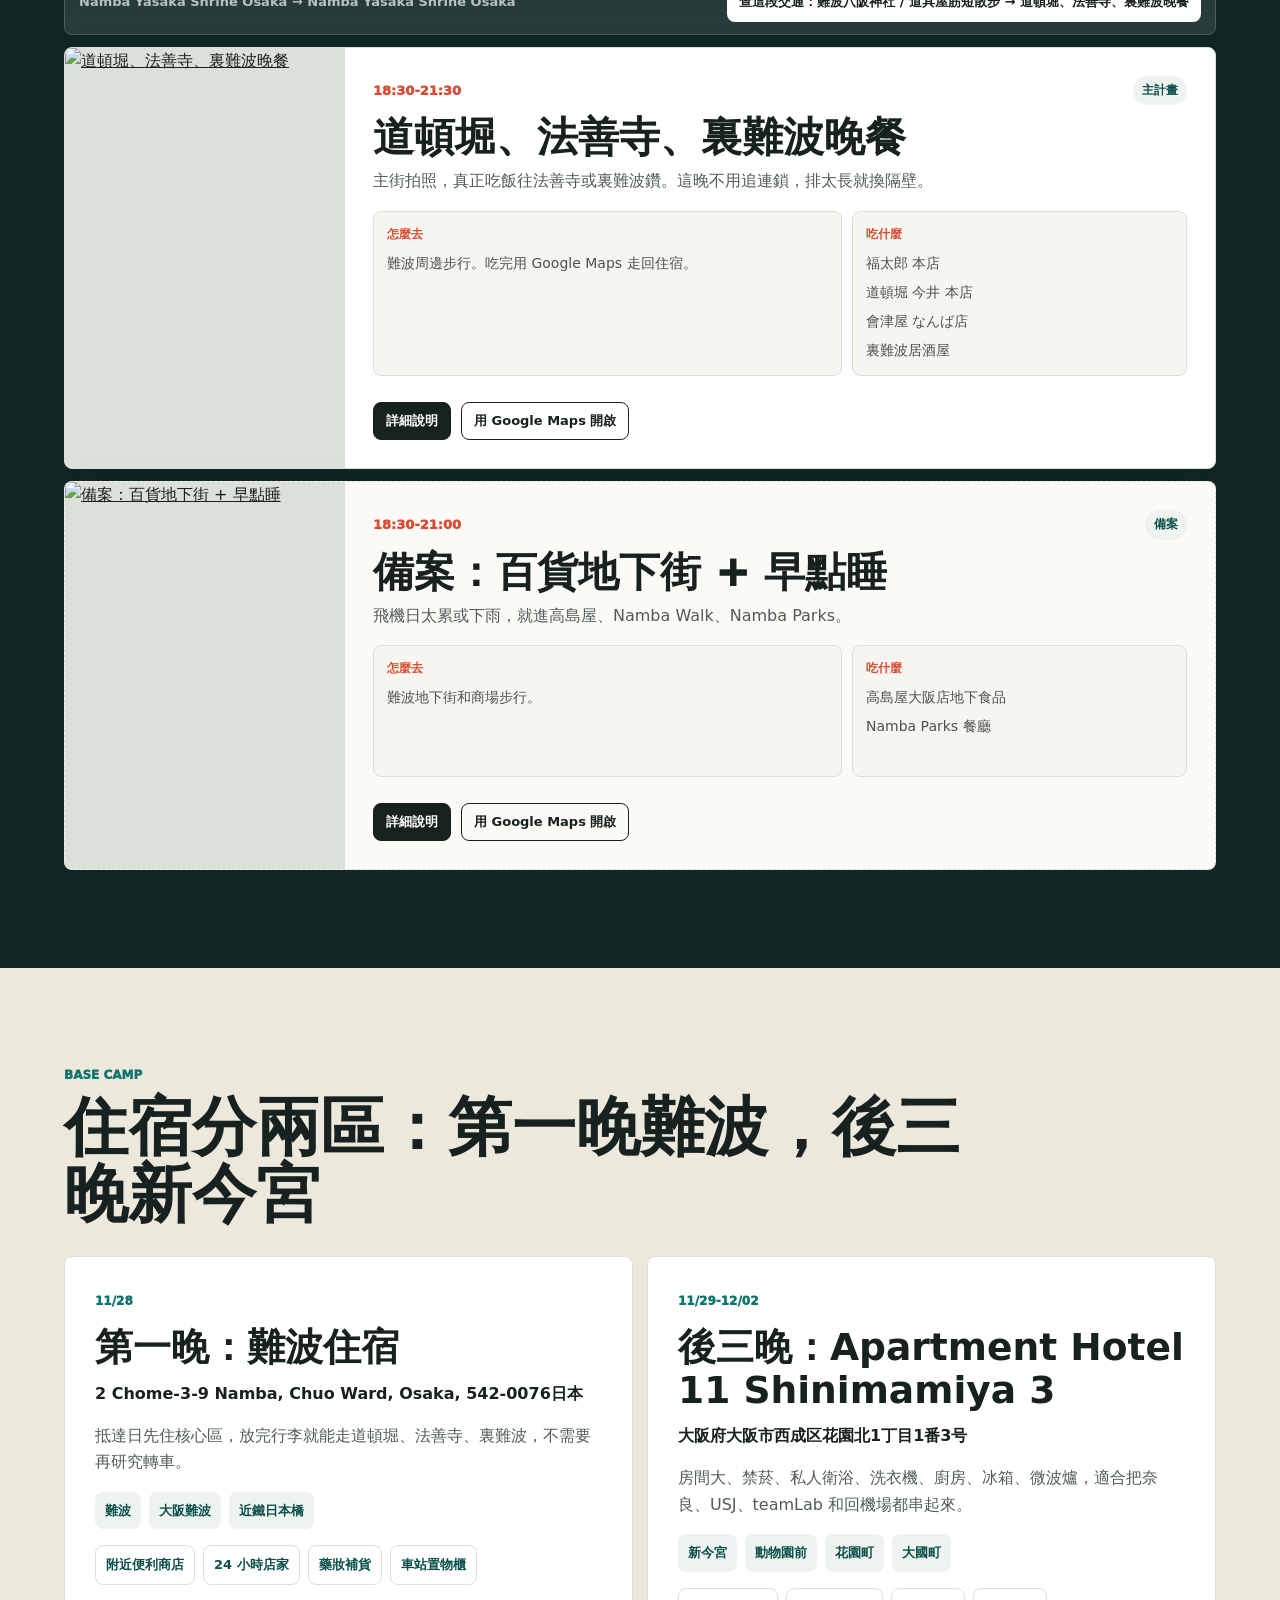
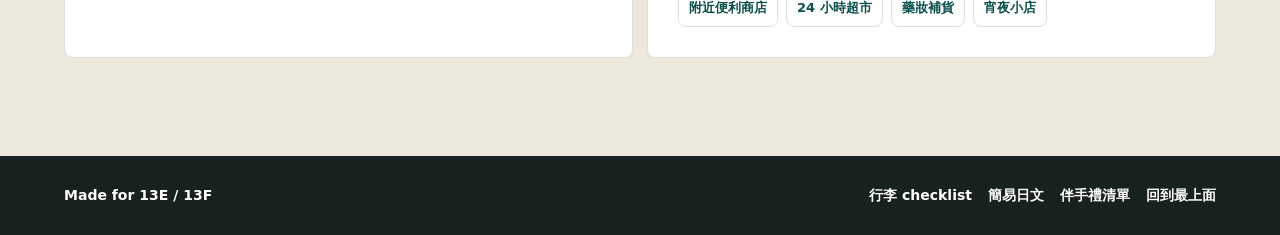
==== commit 985d47a1: "Revamp Osaka travel handbook" ====
--- a/index.html
+++ b/index.html
@@ -5,9 +5,9 @@
     <meta name="viewport" content="width=device-width, initial-scale=1.0" />
     <meta
       name="description"
-          content="2026 大阪五天四夜：以新今宮交通基地出發，串起奈良餵鹿、大阪環球影城、寶可夢、teamLab、在地市場與泡湯。"
+      content="2026 大阪五天四夜旅行手冊：難波、新今宮、奈良、USJ、寶可夢、teamLab、在地市場與 Google Maps 交通連結。"
     />
-    <title>一起去大阪 | 交通基地行程</title>
+    <title>一起去大阪 | 現場可用旅行手冊</title>
     <link rel="icon" href="assets/favicon.svg" type="image/svg+xml" />
     <link rel="stylesheet" href="styles.css" />
   </head>
@@ -20,10 +20,9 @@
       <nav class="nav-links" aria-label="頁面區塊">
         <a href="#planner">行程</a>
         <a href="#stay">住宿</a>
-        <a href="#food">吃法</a>
-        <a href="map.html">地圖</a>
         <a href="checklist.html">行李</a>
         <a href="japanese.html">日文</a>
+        <a href="souvenirs.html">伴手禮</a>
       </nav>
     </header>
 
@@ -37,13 +36,13 @@
         </div>
         <div class="hero-copy">
           <p class="date-line">2026.11.28 Sat - 12.02 Wed</p>
-          <h1>交通鬆，內容不鬆。</h1>
+          <h1>大阪現場手冊。</h1>
           <p class="lead">
-            住宿後三晚鎖定新今宮：用 JR、南海、Osaka Metro 當基地，一天走 2-3 個區域；下站後盡量步行 15 分鐘內，把市場、商店街、在地小吃直接塞進路線裡。
+            路線用大眾運輸串起來，餐廳直接併進每天的字卡。每個點都能點進詳情，也能一鍵開 Google Maps 查大眾運輸。
           </p>
           <div class="hero-actions">
             <a class="button primary" href="#planner">看每日路線</a>
-            <a class="button ghost" href="#stay">看住宿策略</a>
+            <a class="button ghost" href="souvenirs.html">看伴手禮</a>
           </div>
         </div>
         <aside class="flight-board" aria-label="航班資訊">
@@ -102,39 +101,10 @@
         </article>
       </section>
 
-      <section id="stay" class="section stay-section">
-        <div class="section-heading">
-          <p>BASE CAMP</p>
-          <h2>住宿決定：第一晚難波，後三晚新今宮</h2>
-        </div>
-        <div class="stay-grid">
-          <article class="stay-card is-primary">
-            <span>11/28</span>
-            <h3>難波 2 Chome-3-9</h3>
-            <p>抵達日先住核心區。放完行李就能走道頓堀、法善寺、裏難波，第一晚不用研究轉車。</p>
-          </article>
-          <article class="stay-card is-primary">
-            <span>11/29-12/02</span>
-            <h3>Apartment Hotel 11 Shinimamiya 3</h3>
-            <p>大阪府大阪市西成区花園北1丁目1番3号。房間大、禁菸、私人衛浴、洗衣機、廚房、冰箱、微波爐，適合當五天四夜交通基地。</p>
-          </article>
-          <article class="stay-card">
-            <span>交通判斷</span>
-            <h3>不是住偏南，是住交會點</h3>
-            <p>新今宮接 JR、南海，旁邊可用動物園前、花園町、大國町。去機場、天王寺、新世界、長居 teamLab 都很順；去奈良可先到難波轉近鐵。</p>
-          </article>
-          <article class="stay-card">
-            <span>晚上回家</span>
-            <h3>用大路 + 大站回飯店</h3>
-            <p>晚餐可以排新世界、天王寺、鶴橋、天滿；太晚就優先搭到新今宮 / 動物園前 / 大國町，再走大路回住宿。</p>
-          </article>
-        </div>
-      </section>
-
       <section id="planner" class="section planner-section">
         <div class="section-heading">
           <p>ROUTE PLANNER</p>
-          <h2>一天 2-3 個區域，靠大眾運輸串起來</h2>
+          <h2>每天用字卡走，吃飯和交通都在同一頁</h2>
         </div>
 
         <div class="planner-shell">
@@ -145,11 +115,6 @@
               <button class="day-tab" data-day="2">11/30</button>
               <button class="day-tab" data-day="3">12/01</button>
               <button class="day-tab" data-day="4">12/02</button>
-            </div>
-            <div class="mode-toggle" aria-label="行程模式">
-              <button class="mode-button is-active" data-mode="balanced">標準</button>
-              <button class="mode-button" data-mode="rain">雨天</button>
-              <button class="mode-button" data-mode="tired">晚起</button>
             </div>
           </div>
 
@@ -165,79 +130,16 @@
             </div>
           </article>
 
-          <div id="slotList" class="slot-list"></div>
-          <aside class="selected-panel">
-            <h3>今天選到的版本</h3>
-            <div id="selectedSummary" class="selected-summary"></div>
-            <button id="resetChoices" class="button small">重設這天選擇</button>
-          </aside>
+          <div id="routeList" class="route-list"></div>
         </div>
       </section>
 
-      <section id="food" class="section food-section">
+      <section id="stay" class="section stay-section">
         <div class="section-heading">
-          <p>LOCAL FOOD ROUTES</p>
-          <h2>推薦店家，直接點進 Google Maps</h2>
+          <p>BASE CAMP</p>
+          <h2>住宿分兩區：第一晚難波，後三晚新今宮</h2>
         </div>
-        <div class="food-layout">
-          <div id="foodTabs" class="food-tabs"></div>
-          <article class="food-card">
-            <img id="foodImage" alt="" />
-            <div>
-              <p id="foodArea" class="panel-kicker"></p>
-              <h3 id="foodTitle"></h3>
-              <p id="foodIntro"></p>
-              <div id="foodDishes" class="dish-grid"></div>
-              <div id="foodTips" class="tip-list"></div>
-            </div>
-          </article>
-        </div>
-      </section>
-
-      <section id="map" class="section transit-section">
-        <div class="section-heading">
-          <p>TRANSIT FIRST</p>
-          <h2>這次用「到站步行 15 分鐘」當規則</h2>
-        </div>
-        <div class="transit-grid">
-          <article>
-            <strong>新今宮 / 動物園前</strong>
-            <span>後三晚基地。JR、南海、御堂筋線、堺筋線都能用；SpaWorld、新世界可步行處理。</span>
-          </article>
-          <article>
-            <strong>難波 / 日本橋</strong>
-            <span>奈良近鐵、機場南海、黑門、裏難波、道頓堀核心。第一晚和回程補買都靠它。</span>
-          </article>
-          <article>
-            <strong>近鐵奈良</strong>
-            <span>去奈良公園最順。出站後步行串奈良公園、東大寺、東向商店街、奈良町。</span>
-          </article>
-          <article>
-            <strong>USJ / Universal City</strong>
-            <span>JR 新今宮 → 西九條 → Universal City。入園日不排其他大阪景點，保留體力。</span>
-          </article>
-          <article>
-            <strong>長居</strong>
-            <span>teamLab Botanical Garden Osaka 在長居植物園，夜間戶外展，穿好走鞋，雨風看公告。</span>
-          </article>
-        </div>
-      </section>
-
-      <section id="sources" class="section source-section">
-        <div class="section-heading">
-          <p>SOURCES</p>
-          <h2>出發前再確認營業、天氣與預約</h2>
-        </div>
-        <div class="source-box">
-          <a href="https://www.teamlab.art/e/botanicalgarden/" target="_blank" rel="noreferrer">teamLab Botanical Garden Osaka</a>
-          <a href="https://shop.pokemon.co.jp/en/shop/pokemoncenter-osaka/" target="_blank" rel="noreferrer">Pokémon Center OSAKA</a>
-          <a href="https://shop.pokemon.co.jp/en/shop/pokemoncenter-osakadx/" target="_blank" rel="noreferrer">Pokémon Center OSAKA DX</a>
-          <a href="https://www.pokemon-cafe.jp/en/" target="_blank" rel="noreferrer">Pokémon Cafe</a>
-          <a href="https://www.usj.co.jp/web/en/us" target="_blank" rel="noreferrer">Universal Studios Japan</a>
-          <a href="https://visitnara.jp/destinations/area/nara-park/" target="_blank" rel="noreferrer">Nara Park</a>
-          <a href="https://www.spaworld.co.jp/english/" target="_blank" rel="noreferrer">SpaWorld Osaka</a>
-          <a href="https://commons.wikimedia.org/wiki/Main_Page" target="_blank" rel="noreferrer">Photo credits: Wikimedia Commons</a>
-        </div>
+        <div id="stayGrid" class="stay-grid two-col"></div>
       </section>
     </main>
 
@@ -245,12 +147,12 @@
       <span>Made for 13E / 13F</span>
       <div class="footer-links">
         <a href="checklist.html">行李 checklist</a>
-        <a href="map.html">交通地圖</a>
         <a href="japanese.html">簡易日文</a>
+        <a href="souvenirs.html">伴手禮清單</a>
         <a href="#top">回到最上面</a>
       </div>
     </footer>
 
-    <script src="script.js?v=20260616-usj-map-3"></script>
+    <script src="script.js?v=20260616-handbook-1"></script>
   </body>
 </html>
--- a/styles.css
+++ b/styles.css
@@ -1,15 +1,15 @@
 :root {
-  --bg: #f7f5ef;
-  --ink: #18211f;
-  --muted: #64706d;
-  --line: #d9dfd8;
+  --bg: #f6f4ed;
+  --ink: #17211f;
+  --muted: #60706c;
+  --line: #dbe1d9;
   --surface: #ffffff;
-  --teal: #0f766e;
-  --teal-dark: #0b504b;
+  --soft: #eef3ef;
+  --teal: #0d756e;
+  --teal-dark: #0b4f4a;
   --red: #d94b34;
-  --gold: #d79b28;
-  --blue: #2f6fd6;
-  --shadow: 0 18px 48px rgba(24, 33, 31, 0.12);
+  --gold: #d59a27;
+  --shadow: 0 18px 46px rgba(23, 33, 31, 0.12);
   --radius: 8px;
 }
 
@@ -26,7 +26,7 @@
   background: var(--bg);
   color: var(--ink);
   font-family: Inter, "Noto Sans TC", "PingFang TC", "Microsoft JhengHei", system-ui, sans-serif;
-  line-height: 1.6;
+  line-height: 1.65;
 }
 
 img {
@@ -52,8 +52,8 @@
   justify-content: space-between;
   gap: 24px;
   padding: 16px clamp(18px, 5vw, 64px);
-  background: rgba(247, 245, 239, 0.88);
-  border-bottom: 1px solid rgba(217, 223, 216, 0.9);
+  background: rgba(246, 244, 237, 0.9);
+  border-bottom: 1px solid rgba(219, 225, 217, 0.92);
   backdrop-filter: blur(18px);
 }
 
@@ -61,7 +61,8 @@
   display: inline-flex;
   align-items: center;
   gap: 10px;
-  font-weight: 900;
+  flex: 0 0 auto;
+  font-weight: 950;
   text-decoration: none;
 }
 
@@ -77,19 +78,22 @@
 
 .nav-links {
   display: flex;
-  gap: clamp(12px, 2.6vw, 30px);
+  flex-wrap: wrap;
+  gap: clamp(12px, 2.4vw, 28px);
+  justify-content: flex-end;
   color: var(--muted);
   font-size: 14px;
-  font-weight: 800;
-}
-
-.nav-links a {
+  font-weight: 850;
+}
+
+.nav-links a,
+.footer-links a {
   text-decoration: none;
 }
 
 .hero {
   display: grid;
-  grid-template-columns: minmax(320px, 0.86fr) minmax(360px, 0.82fr) minmax(280px, 0.5fr);
+  grid-template-columns: minmax(280px, 0.8fr) minmax(320px, 0.85fr) minmax(250px, 0.48fr);
   gap: clamp(18px, 3vw, 38px);
   align-items: center;
   padding: clamp(34px, 6vw, 78px) clamp(18px, 5vw, 64px) 36px;
@@ -102,10 +106,10 @@
   box-shadow: var(--shadow);
 }
 
-.hero-media img {
+.hero-media img,
+.activity-hero img {
   width: 100%;
   height: 100%;
-  min-height: 520px;
   object-fit: cover;
 }
 
@@ -129,23 +133,24 @@
 
 h1 {
   margin-bottom: 22px;
-  font-size: 5.8rem;
+  font-size: clamp(3.6rem, 8.3vw, 6.8rem);
   font-weight: 950;
   line-height: 0.96;
 }
 
 .lead {
-  max-width: 650px;
+  max-width: 680px;
   color: #3f4c49;
-  font-size: 1.28rem;
+  font-size: clamp(1.05rem, 1.8vw, 1.28rem);
   line-height: 1.75;
 }
 
-.hero-actions {
+.hero-actions,
+.card-actions {
   display: flex;
   flex-wrap: wrap;
-  gap: 12px;
-  margin-top: 30px;
+  gap: 10px;
+  margin-top: 26px;
 }
 
 .button {
@@ -161,6 +166,7 @@
   cursor: pointer;
   font-size: 14px;
   font-weight: 900;
+  text-align: center;
   text-decoration: none;
 }
 
@@ -169,9 +175,18 @@
   color: #fff;
 }
 
+.button.ghost {
+  background: rgba(255, 255, 255, 0.44);
+}
+
 .button.small {
   min-height: 38px;
   padding: 0 12px;
+  font-size: 13px;
+}
+
+.button.full {
+  width: 100%;
 }
 
 .flight-board {
@@ -182,11 +197,12 @@
 .ticket,
 .seat-note,
 .day-overview,
-.slot-card,
-.selected-panel,
-.food-card,
+.route-card,
 .stay-card,
-.transit-grid article {
+.detail-panel,
+.check-grid article,
+.phrase-table article,
+.souvenir-card {
   background: var(--surface);
   border: 1px solid var(--line);
   border-radius: var(--radius);
@@ -249,7 +265,7 @@
   bottom: 12px;
   left: 12px;
   padding: 8px 10px;
-  background: rgba(24, 33, 31, 0.78);
+  background: rgba(23, 33, 31, 0.78);
   border-radius: var(--radius);
   color: #fff;
   font-size: 13px;
@@ -260,26 +276,237 @@
   padding: clamp(56px, 8vw, 98px) clamp(18px, 5vw, 64px);
 }
 
+.section-heading {
+  margin-bottom: 28px;
+}
+
+.section-heading h2 {
+  margin: 8px 0 0;
+  max-width: 920px;
+  font-size: clamp(2.35rem, 5vw, 4.1rem);
+  line-height: 1.05;
+}
+
+.planner-section {
+  background: #102724;
+  color: #fff;
+}
+
+.planner-section .section-heading p {
+  color: #f6b0a4;
+}
+
+.planner-shell {
+  display: grid;
+  gap: 14px;
+}
+
+.day-tabs {
+  display: flex;
+  gap: 8px;
+  overflow-x: auto;
+  padding-bottom: 4px;
+}
+
+.day-tab {
+  min-width: 82px;
+  min-height: 42px;
+  padding: 0 13px;
+  border: 1px solid rgba(255, 255, 255, 0.22);
+  border-radius: var(--radius);
+  background: rgba(255, 255, 255, 0.08);
+  color: #fff;
+  cursor: pointer;
+  font-size: 13px;
+  font-weight: 900;
+  white-space: nowrap;
+}
+
+.day-tab.is-active {
+  background: #fff;
+  border-color: #fff;
+  color: var(--ink);
+}
+
+.day-overview {
+  display: grid;
+  grid-template-columns: 1fr auto;
+  gap: 20px;
+  align-items: end;
+  padding: 22px;
+  color: var(--ink);
+}
+
+.day-overview h3 {
+  margin: 8px 0 10px;
+  font-size: clamp(1.55rem, 3vw, 2.2rem);
+  line-height: 1.15;
+}
+
+.day-overview p {
+  margin-bottom: 0;
+  color: #4f5c59;
+}
+
+.day-meta {
+  display: grid;
+  gap: 8px;
+  min-width: 260px;
+  color: var(--teal-dark);
+  font-size: 13px;
+  font-weight: 850;
+}
+
+.route-list {
+  display: grid;
+  gap: 12px;
+}
+
+.route-card {
+  display: grid;
+  grid-template-columns: 280px minmax(0, 1fr);
+  overflow: hidden;
+  color: var(--ink);
+}
+
+.route-card.is-backup {
+  background: #fbfaf6;
+  border-style: dashed;
+}
+
+.route-image {
+  min-height: 270px;
+  background: #dbe1d9;
+}
+
+.route-image img {
+  width: 100%;
+  height: 100%;
+  min-height: 270px;
+  object-fit: cover;
+}
+
+.route-content {
+  padding: clamp(18px, 3vw, 28px);
+}
+
+.slot-topline {
+  display: flex;
+  flex-wrap: wrap;
+  gap: 8px;
+  align-items: center;
+  justify-content: space-between;
+  margin-bottom: 10px;
+}
+
+.slot-time {
+  color: var(--red);
+  font-size: 13px;
+  font-weight: 950;
+}
+
+.type-pill {
+  padding: 5px 9px;
+  background: var(--soft);
+  border-radius: 999px;
+  color: var(--teal-dark);
+  font-size: 12px;
+  font-weight: 900;
+}
+
+.route-title {
+  display: block;
+  margin: 10px 0 8px;
+  font-size: clamp(1.55rem, 3.2vw, 2.7rem);
+  font-weight: 950;
+  line-height: 1.1;
+  text-decoration: none;
+}
+
+.route-content p {
+  margin-bottom: 14px;
+  color: #4f5c59;
+}
+
+.route-facts {
+  display: grid;
+  grid-template-columns: minmax(0, 1.05fr) minmax(220px, 0.75fr);
+  gap: 10px;
+  margin-top: 16px;
+}
+
+.route-facts > div {
+  min-height: 132px;
+  padding: 13px;
+  background: #f7f5ef;
+  border: 1px solid var(--line);
+  border-radius: var(--radius);
+}
+
+.route-facts span {
+  display: block;
+  margin-bottom: 7px;
+  color: var(--red);
+  font-size: 12px;
+  font-weight: 950;
+}
+
+.mini-list {
+  display: grid;
+  gap: 6px;
+  margin: 0;
+  padding: 0;
+  list-style: none;
+}
+
+.mini-list li,
+.route-facts p {
+  margin: 0;
+  color: #47524f;
+  font-size: 14px;
+}
+
+.transit-connector {
+  display: grid;
+  grid-template-columns: minmax(0, 1fr) auto;
+  gap: 10px;
+  align-items: center;
+  padding: 12px 14px;
+  background: rgba(255, 255, 255, 0.1);
+  border: 1px solid rgba(255, 255, 255, 0.16);
+  border-radius: var(--radius);
+}
+
+.transit-connector span {
+  color: rgba(255, 255, 255, 0.68);
+  font-size: 13px;
+  font-weight: 750;
+}
+
+.transit-connector a {
+  padding: 9px 12px;
+  background: #fff;
+  border-radius: var(--radius);
+  color: var(--ink);
+  font-size: 13px;
+  font-weight: 900;
+  text-decoration: none;
+}
+
 .stay-section {
   background: #ede8dc;
 }
 
 .stay-grid {
   display: grid;
-  grid-template-columns: repeat(4, minmax(0, 1fr));
-  gap: 12px;
+  grid-template-columns: repeat(2, minmax(0, 1fr));
+  gap: 14px;
 }
 
 .stay-card {
-  min-height: 260px;
-  padding: 20px;
+  min-height: 310px;
+  padding: clamp(20px, 3vw, 30px);
   box-shadow: none;
-}
-
-.stay-card.is-primary {
-  background: #102724;
-  border-color: #102724;
-  color: #fff;
 }
 
 .stay-card span {
@@ -290,414 +517,256 @@
   font-weight: 950;
 }
 
-.stay-card.is-primary span {
-  color: #f6b0a4;
-}
-
 .stay-card h3 {
   margin-bottom: 12px;
-  font-size: 1.55rem;
-  line-height: 1.15;
+  font-size: clamp(1.6rem, 3vw, 2.35rem);
+  line-height: 1.13;
 }
 
 .stay-card p {
-  margin-bottom: 0;
   color: #4f5c59;
 }
 
-.stay-card.is-primary p {
-  color: rgba(255, 255, 255, 0.78);
-}
-
-.section-heading {
-  margin-bottom: 28px;
-}
-
-.section-heading h2 {
-  margin: 8px 0 0;
-  max-width: 780px;
-  font-size: 3.6rem;
-  line-height: 1.05;
-}
-
-.planner-section {
-  background: #102724;
-  color: #fff;
-}
-
-.planner-section .section-heading p {
-  color: #f6b0a4;
-}
-
-.planner-shell {
-  display: grid;
-  grid-template-columns: minmax(0, 1fr) 320px;
-  gap: 16px;
-}
-
-.planner-controls,
-.day-overview,
-.slot-list {
-  grid-column: 1 / 2;
-}
-
-.planner-controls {
-  display: grid;
-  gap: 10px;
-}
-
-.day-tabs,
-.mode-toggle,
-.option-row,
-.food-tabs {
-  display: flex;
-  gap: 8px;
-  overflow-x: auto;
-  padding-bottom: 4px;
-}
-
-.day-tab,
-.mode-button,
-.option-button,
-.food-tab {
-  min-height: 40px;
-  border: 1px solid rgba(255, 255, 255, 0.18);
-  border-radius: var(--radius);
-  background: rgba(255, 255, 255, 0.08);
-  color: inherit;
-  cursor: pointer;
-  font-size: 13px;
+.address {
+  color: var(--ink) !important;
   font-weight: 900;
-  white-space: nowrap;
-}
-
-.day-tab {
-  min-width: 82px;
-}
-
-.mode-button,
-.option-button,
-.food-tab {
-  padding: 0 13px;
-}
-
-.day-tab.is-active,
-.mode-button.is-active,
-.option-button.is-active {
-  background: #fff;
-  border-color: #fff;
-  color: var(--ink);
-}
-
-.day-overview {
-  display: grid;
-  grid-template-columns: 1fr auto;
-  gap: 20px;
-  align-items: end;
-  margin: 14px 0;
-  padding: 22px;
-  color: var(--ink);
-}
-
-.day-overview h3 {
-  margin: 8px 0 10px;
-  font-size: 2rem;
-  line-height: 1.15;
-}
-
-.day-overview p {
-  margin-bottom: 0;
-  color: #4f5c59;
-}
-
-.day-meta {
-  display: grid;
-  gap: 8px;
-  min-width: 260px;
-  color: var(--teal-dark);
-  font-size: 13px;
-  font-weight: 850;
-}
-
-.slot-list {
-  display: grid;
-  gap: 12px;
-}
-
-.slot-card {
-  display: grid;
-  grid-template-columns: 240px 1fr;
-  overflow: hidden;
-  color: var(--ink);
-}
-
-.slot-card img {
-  width: 100%;
-  height: 100%;
-  min-height: 260px;
-  object-fit: cover;
-}
-
-.slot-content {
-  padding: 20px;
-}
-
-.slot-topline {
+}
+
+.station-list,
+.link-grid {
   display: flex;
   flex-wrap: wrap;
   gap: 8px;
+  margin-top: 16px;
+}
+
+.station-list strong,
+.link-grid a,
+.source-links a {
+  padding: 8px 10px;
+  background: var(--soft);
+  border-radius: var(--radius);
+  color: var(--teal-dark);
+  font-size: 13px;
+  font-weight: 900;
+  text-decoration: none;
+}
+
+.link-grid a {
+  background: #fff;
+  border: 1px solid var(--line);
+}
+
+.subpage {
+  min-height: 70vh;
+}
+
+.page-hero {
+  padding: clamp(56px, 9vw, 110px) clamp(18px, 5vw, 64px) clamp(20px, 4vw, 44px);
+}
+
+.compact-hero h1 {
+  max-width: 980px;
+  font-size: clamp(3rem, 9vw, 6rem);
+}
+
+.activity-hero {
+  display: grid;
+  grid-template-columns: minmax(280px, 0.65fr) minmax(320px, 0.95fr);
+  gap: clamp(20px, 4vw, 46px);
   align-items: center;
-  justify-content: space-between;
-  margin-bottom: 10px;
-}
-
-.slot-time {
-  color: var(--red);
-  font-size: 13px;
-  font-weight: 950;
-}
-
-.buffer-pill {
-  padding: 5px 8px;
-  background: #f1f5f1;
-  border-radius: 999px;
-  color: var(--teal-dark);
-  font-size: 12px;
-  font-weight: 900;
-}
-
-.slot-content h4 {
-  margin: 10px 0 8px;
-  font-size: 1.55rem;
-  line-height: 1.2;
-}
-
-.slot-content p {
-  margin-bottom: 12px;
+  padding: clamp(34px, 6vw, 78px) clamp(18px, 5vw, 64px);
+}
+
+.activity-hero img {
+  min-height: 520px;
+  border-radius: var(--radius);
+  box-shadow: var(--shadow);
+}
+
+.detail-section {
+  padding-top: 20px;
+}
+
+.detail-layout {
+  display: grid;
+  grid-template-columns: minmax(0, 1fr) minmax(0, 1fr) minmax(280px, 0.72fr);
+  gap: 14px;
+}
+
+.detail-panel {
+  padding: clamp(20px, 3vw, 30px);
+}
+
+.detail-panel h2 {
+  margin: 8px 0 12px;
+  font-size: clamp(1.6rem, 3vw, 2.35rem);
+  line-height: 1.12;
+}
+
+.detail-panel p {
   color: #4f5c59;
 }
 
-.mini-list {
-  display: grid;
-  gap: 7px;
-  margin: 0 0 14px;
-  padding: 0;
-  list-style: none;
-}
-
-.mini-list li {
-  color: #47524f;
-  font-size: 14px;
-}
-
-.detail-grid {
-  display: grid;
-  grid-template-columns: repeat(3, minmax(0, 1fr));
+.step-list {
+  display: grid;
   gap: 10px;
-  margin-top: 16px;
-}
-
-.detail-grid > div {
-  min-height: 128px;
-  padding: 12px;
-  background: #f7f5ef;
-  border: 1px solid var(--line);
-  border-radius: var(--radius);
-}
-
-.detail-grid span {
-  display: block;
-  margin-bottom: 7px;
-  color: var(--red);
-  font-size: 12px;
-  font-weight: 950;
-}
-
-.detail-grid p {
-  margin-bottom: 0;
-  color: #47524f;
-  font-size: 14px;
-}
-
-.transport-line {
-  padding-top: 12px;
-  border-top: 1px solid var(--line);
-  color: var(--teal-dark);
-  font-size: 13px;
-  font-weight: 850;
-}
-
-.selected-panel {
-  position: sticky;
-  top: 88px;
-  grid-column: 2 / 3;
-  grid-row: 1 / span 3;
-  align-self: start;
-  padding: 18px;
-  color: var(--ink);
-}
-
-.selected-panel h3 {
-  margin-bottom: 14px;
-  font-size: 1.1rem;
-}
-
-.selected-summary {
+  margin: 18px 0 0;
+  padding-left: 22px;
+  color: #36433f;
+  font-weight: 750;
+}
+
+.restaurant-list,
+.tip-list.plain {
   display: grid;
   gap: 10px;
-  margin-bottom: 14px;
-}
-
-.selected-summary article {
-  padding: 12px;
-  background: #f6f8f5;
-  border: 1px solid #e7ece6;
-  border-radius: var(--radius);
-}
-
-.selected-summary span {
-  display: block;
-  color: var(--muted);
-  font-size: 12px;
-  font-weight: 850;
-}
-
-.selected-summary strong {
-  display: block;
-  margin-top: 3px;
-  font-size: 14px;
-}
-
-.food-layout {
-  display: grid;
-  grid-template-columns: 260px 1fr;
-  gap: 16px;
-}
-
-.food-tabs {
-  flex-direction: column;
-  overflow: visible;
-}
-
-.food-tab {
-  width: 100%;
-  justify-content: flex-start;
-  background: #fff;
-  border-color: var(--line);
-  color: var(--ink);
-  text-align: left;
-}
-
-.food-tab.is-active {
-  background: var(--teal);
-  border-color: var(--teal);
-  color: #fff;
-}
-
-.food-card {
-  display: grid;
-  grid-template-columns: minmax(260px, 0.52fr) 1fr;
-  overflow: hidden;
-}
-
-.food-card img {
-  width: 100%;
-  height: 100%;
-  min-height: 430px;
-  object-fit: cover;
-}
-
-.food-card > div {
-  padding: clamp(22px, 4vw, 42px);
-}
-
-.food-card h3 {
-  margin: 8px 0 12px;
-  font-size: 2.6rem;
-  line-height: 1.05;
-}
-
-.food-card p {
-  color: #4f5c59;
-}
-
-.dish-grid {
-  display: grid;
-  grid-template-columns: repeat(2, minmax(0, 1fr));
-  gap: 10px;
-  margin: 22px 0;
-}
-
-.dish-grid article {
+}
+
+.restaurant-list a {
+  display: grid;
+  gap: 4px;
   padding: 13px;
   background: #f7f5ef;
   border: 1px solid var(--line);
   border-radius: var(--radius);
-}
-
-.dish-grid strong {
+  text-decoration: none;
+}
+
+.restaurant-list strong {
+  font-size: 1rem;
+}
+
+.restaurant-list span,
+.tip-list.plain li {
+  color: var(--muted);
+  font-size: 14px;
+}
+
+.tip-list.plain {
+  margin: 0 0 18px;
+  padding: 0;
+  list-style: none;
+}
+
+.tip-list.plain li {
+  padding: 11px 12px;
+  background: var(--soft);
+  border-radius: var(--radius);
+  color: var(--teal-dark);
+  font-weight: 850;
+}
+
+.checklist-section,
+.phrase-section,
+.souvenir-section {
+  padding-top: 28px;
+}
+
+.check-grid,
+.phrase-table,
+.souvenir-grid {
+  display: grid;
+  grid-template-columns: repeat(3, minmax(0, 1fr));
+  gap: 12px;
+}
+
+.check-grid article,
+.phrase-table article,
+.souvenir-card {
+  padding: 20px;
+}
+
+.check-grid h2,
+.souvenir-card h2 {
+  margin-bottom: 14px;
+  font-size: 1.45rem;
+}
+
+.check-grid label,
+.check-grid .note-row {
+  display: flex;
+  gap: 10px;
+  align-items: flex-start;
+  padding: 10px 0;
+  border-top: 1px solid #eef1ec;
+  color: #3f4c49;
+  font-size: 14px;
+  font-weight: 750;
+}
+
+.check-grid input {
+  width: 18px;
+  height: 18px;
+  margin-top: 3px;
+  accent-color: var(--teal);
+}
+
+.source-links {
+  display: flex;
+  flex-wrap: wrap;
+  gap: 8px;
+  margin-top: 18px;
+}
+
+.phrase-table {
+  grid-template-columns: repeat(2, minmax(0, 1fr));
+}
+
+.phrase-table article span {
+  display: inline-block;
+  margin-bottom: 10px;
+  color: var(--teal);
+  font-size: 12px;
+  font-weight: 950;
+}
+
+.phrase-table article strong {
   display: block;
   margin-bottom: 4px;
-}
-
-.dish-grid span,
-.tip-list span {
-  color: var(--muted);
-  font-size: 13px;
-}
-
-.tip-list {
-  display: grid;
-  gap: 8px;
-}
-
-.tip-list span {
-  display: block;
-  padding: 10px 12px;
-  background: #edf4f1;
-  border-radius: var(--radius);
-  color: var(--teal-dark);
-  font-weight: 850;
-}
-
-.transit-section {
-  background: #ede8dc;
-}
-
-.transit-grid {
-  display: grid;
-  grid-template-columns: repeat(4, minmax(0, 1fr));
-  gap: 12px;
-}
-
-.transit-grid article {
-  min-height: 150px;
-  padding: 18px;
-  box-shadow: none;
-}
-
-.transit-grid strong {
+  font-size: 1.35rem;
+  line-height: 1.35;
+}
+
+.phrase-table article em {
   display: block;
   margin-bottom: 8px;
-  font-size: 18px;
-}
-
-.transit-grid span {
+  color: var(--red);
+  font-style: normal;
+  font-weight: 850;
+}
+
+.phrase-table article p {
+  margin-bottom: 0;
   color: var(--muted);
+  font-weight: 750;
+}
+
+.souvenir-card {
+  display: grid;
+  gap: 12px;
+}
+
+.souvenir-item {
+  padding: 13px;
+  background: #f7f5ef;
+  border: 1px solid var(--line);
+  border-radius: var(--radius);
+}
+
+.souvenir-item strong {
+  display: block;
+  margin-bottom: 5px;
+  font-size: 1.04rem;
+}
+
+.souvenir-item p {
+  margin-bottom: 7px;
+  color: #4f5c59;
   font-size: 14px;
 }
 
-.source-box {
-  display: flex;
-  flex-wrap: wrap;
-  gap: 10px;
-}
-
-.source-box a {
-  padding: 9px 12px;
-  background: #fff;
-  border: 1px solid var(--line);
-  border-radius: var(--radius);
+.souvenir-item a {
   color: var(--teal-dark);
   font-size: 13px;
   font-weight: 900;
@@ -715,10 +784,6 @@
   font-weight: 750;
 }
 
-.site-footer a {
-  text-decoration: none;
-}
-
 .footer-links {
   display: flex;
   flex-wrap: wrap;
@@ -726,379 +791,59 @@
   justify-content: flex-end;
 }
 
-.subpage {
-  min-height: 70vh;
-}
-
-.page-hero {
-  padding: clamp(56px, 9vw, 110px) clamp(18px, 5vw, 64px) clamp(20px, 4vw, 44px);
-}
-
-.compact-hero h1 {
-  max-width: 980px;
-  font-size: clamp(3rem, 9vw, 6rem);
-}
-
-.checklist-section,
-.phrase-section {
-  padding-top: 28px;
-}
-
-.check-grid,
-.phrase-table {
-  display: grid;
-  grid-template-columns: repeat(4, minmax(0, 1fr));
-  gap: 12px;
-}
-
-.check-grid article,
-.phrase-table article {
-  padding: 20px;
-  background: #fff;
-  border: 1px solid var(--line);
-  border-radius: var(--radius);
-  box-shadow: var(--shadow);
-}
-
-.check-grid h2 {
-  margin-bottom: 16px;
-  font-size: 1.45rem;
-}
-
-.check-grid label {
-  display: flex;
-  gap: 10px;
-  align-items: flex-start;
-  padding: 10px 0;
-  border-top: 1px solid #eef1ec;
-  color: #3f4c49;
-  font-size: 14px;
-  font-weight: 750;
-}
-
-.check-grid input {
-  width: 18px;
-  height: 18px;
-  margin-top: 3px;
-  accent-color: var(--teal);
-}
-
-.phrase-table {
-  grid-template-columns: repeat(3, minmax(0, 1fr));
-}
-
-.phrase-table article span {
-  display: inline-block;
-  margin-bottom: 10px;
-  color: var(--teal);
-  font-size: 12px;
-  font-weight: 950;
-}
-
-.phrase-table article strong {
-  display: block;
-  margin-bottom: 8px;
-  font-size: 1.25rem;
-  line-height: 1.35;
-}
-
-.phrase-table article p {
-  margin-bottom: 0;
-  color: var(--muted);
-  font-weight: 750;
-}
-
-.map-hero .hero-actions {
-  margin-top: 24px;
-}
-
-.map-section {
-  padding-top: 28px;
-}
-
-.map-shell {
-  display: grid;
-  grid-template-columns: 300px minmax(0, 1fr) 300px;
-  gap: 14px;
-  align-items: stretch;
-}
-
-.map-panel,
-.schematic-map,
-.route-cards article {
-  background: #fff;
-  border: 1px solid var(--line);
-  border-radius: var(--radius);
-  box-shadow: var(--shadow);
-}
-
-.map-panel {
-  display: flex;
-  flex-direction: column;
-  gap: 14px;
-  padding: 20px;
-}
-
-.map-panel h2 {
-  margin-bottom: 0;
-  font-size: 1.75rem;
-  line-height: 1.15;
-}
-
-.map-panel p {
-  margin-bottom: 0;
-  color: #4f5c59;
-}
-
-.nearest-meta,
-.tag-list {
-  display: flex;
-  flex-wrap: wrap;
-  gap: 8px;
-}
-
-.nearest-meta span,
-.tag-list span {
-  padding: 7px 9px;
-  background: #edf4f1;
-  border-radius: var(--radius);
-  color: var(--teal-dark);
-  font-size: 12px;
-  font-weight: 900;
-}
-
-.station-detail .button {
-  margin-top: auto;
-}
-
-.schematic-map {
-  min-height: 520px;
-  padding: 12px;
-  overflow: hidden;
-}
-
-.schematic-map svg {
-  width: 100%;
-  height: 100%;
-  min-height: 496px;
-}
-
-.line {
-  fill: none;
-  stroke-linecap: round;
-  stroke-width: 14;
-  opacity: 0.88;
-}
-
-.line.jr {
-  stroke: #e0523f;
-}
-
-.line.metro {
-  stroke: #d72f48;
-}
-
-.line.nankai {
-  stroke: #2367b1;
-}
-
-.line.kintetsu {
-  stroke: #c79a24;
-}
-
-.line.usj-line {
-  stroke: #2d8b72;
-}
-
-.station-node {
-  cursor: pointer;
-  outline: none;
-}
-
-.station-node circle {
-  fill: #fff;
-  stroke: #102724;
-  stroke-width: 4;
-  transition: fill 0.2s ease, r 0.2s ease;
-}
-
-.station-node text {
-  fill: #102724;
-  font-size: 19px;
-  font-weight: 950;
-  paint-order: stroke;
-  stroke: #fff;
-  stroke-width: 5px;
-  stroke-linejoin: round;
-}
-
-.station-node.is-active circle,
-.station-node:focus circle {
-  r: 16;
-  fill: var(--gold);
-}
-
-.route-cards {
-  display: grid;
-  grid-template-columns: repeat(5, minmax(0, 1fr));
-  gap: 12px;
-}
-
-.route-cards article {
-  min-height: 190px;
-  padding: 18px;
-  box-shadow: none;
-}
-
-.route-cards span {
-  display: block;
-  margin-bottom: 12px;
-  color: var(--teal);
-  font-size: 12px;
-  font-weight: 950;
-}
-
-.route-cards strong {
-  display: block;
-  margin-bottom: 10px;
-  font-size: 1.1rem;
-  line-height: 1.25;
-}
-
-.route-cards p {
-  margin-bottom: 0;
-  color: var(--muted);
-  font-size: 14px;
-}
-
-.pdf-section {
-  background: #ede8dc;
-}
-
-.metro-map-frame {
-  width: 100%;
-  max-height: min(78vh, 760px);
-  overflow: auto;
-  background: #fff;
-  border: 1px solid var(--line);
-  border-radius: var(--radius);
-  box-shadow: var(--shadow);
-}
-
-.metro-map-frame img {
-  width: 1600px;
-  max-width: none;
-}
-
-.map-fallback {
-  margin: 0;
-  padding: 28px;
-  color: var(--muted);
-  font-weight: 800;
-}
-
-.map-fallback a {
-  color: var(--teal-dark);
-}
-
-@media (max-width: 1120px) {
+@media (max-width: 1080px) {
   .hero,
-  .planner-shell,
-  .food-layout,
-  .food-card,
-  .map-shell {
+  .activity-hero,
+  .detail-layout {
     grid-template-columns: 1fr;
   }
 
   .hero-media,
-  .hero-media img {
+  .activity-hero img {
     min-height: 360px;
   }
 
-  .selected-panel {
-    position: static;
-    grid-column: 1;
-    grid-row: auto;
+  .photo-rail {
+    grid-template-columns: repeat(3, minmax(0, 1fr));
+  }
+
+  .check-grid,
+  .souvenir-grid {
+    grid-template-columns: repeat(2, minmax(0, 1fr));
+  }
+}
+
+@media (max-width: 780px) {
+  .site-header,
+  .site-footer {
+    align-items: flex-start;
+    flex-direction: column;
+  }
+
+  .hero {
+    padding-top: 28px;
   }
 
   .photo-rail,
   .stay-grid,
   .check-grid,
   .phrase-table,
-  .route-cards,
-  .transit-grid {
-    grid-template-columns: repeat(2, minmax(0, 1fr));
-  }
-
-  .detail-grid {
+  .souvenir-grid {
     grid-template-columns: 1fr;
   }
-}
-
-@media (max-width: 700px) {
-  .site-header {
-    align-items: flex-start;
-    flex-direction: column;
-  }
-
-  .nav-links {
-    width: 100%;
-    justify-content: space-between;
-  }
-
-  h1 {
-    font-size: 3.35rem;
-    line-height: 1;
-  }
-
-  .lead {
-    font-size: 1.04rem;
-  }
-
-  .section-heading h2 {
-    font-size: 2.25rem;
-  }
-
-  .photo-rail,
-  .stay-grid,
-  .check-grid,
-  .phrase-table,
-  .route-cards,
-  .transit-grid,
-  .dish-grid,
-  .slot-card,
-  .day-overview {
+
+  .route-card,
+  .day-overview,
+  .route-facts,
+  .transit-connector {
     grid-template-columns: 1fr;
   }
 
-  .slot-card img,
-  .food-card img {
-    min-height: 220px;
-  }
-
-  .hero-actions,
-  .button {
-    width: 100%;
-  }
-
-  .schematic-map {
-    min-height: 360px;
-    padding: 4px;
-  }
-
-  .schematic-map svg {
-    min-height: 350px;
-  }
-
-  .station-node text {
-    font-size: 26px;
-  }
-
-.metro-map-frame {
-    height: 560px;
-  }
-
-  .metro-map-frame img {
-    width: 1180px;
-  }
-}
+  .day-meta {
+    min-width: 0;
+  }
+
+  .transit-connector a {
+    text-align: center;
+  }
+}
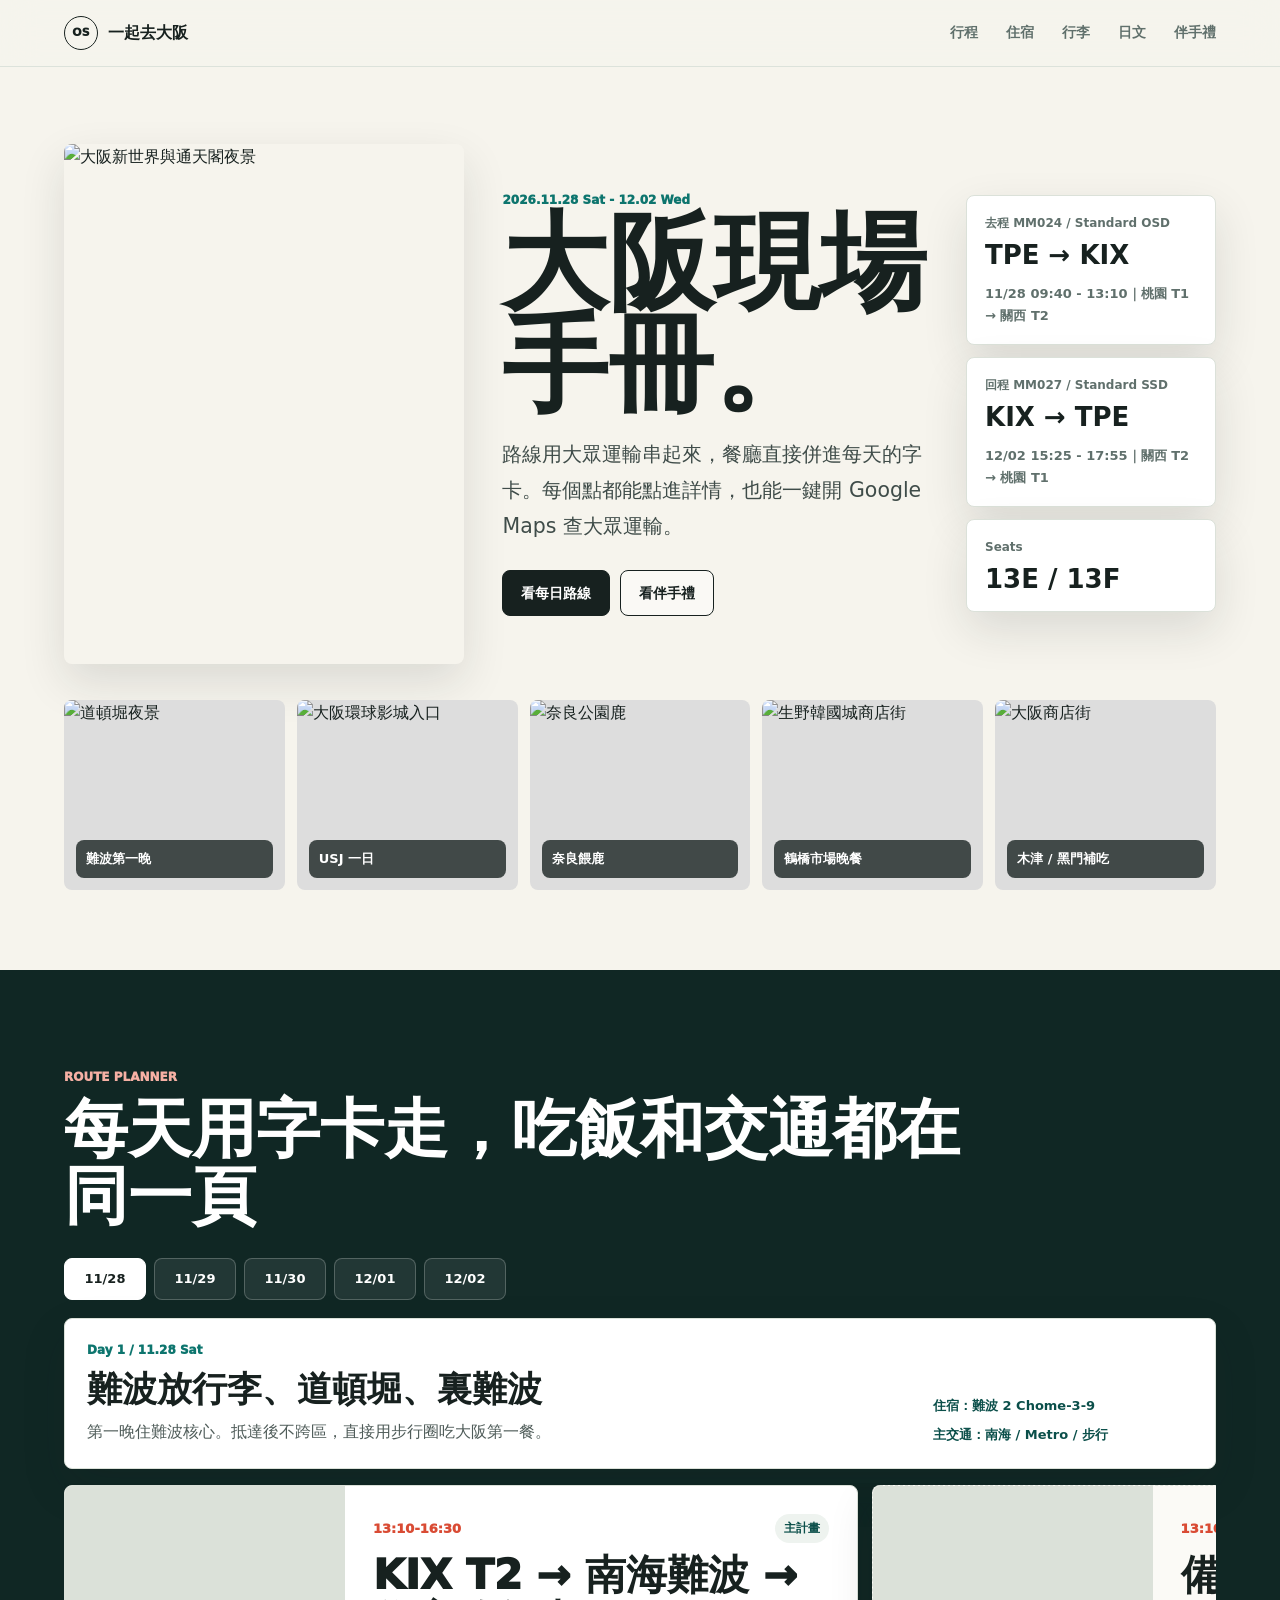
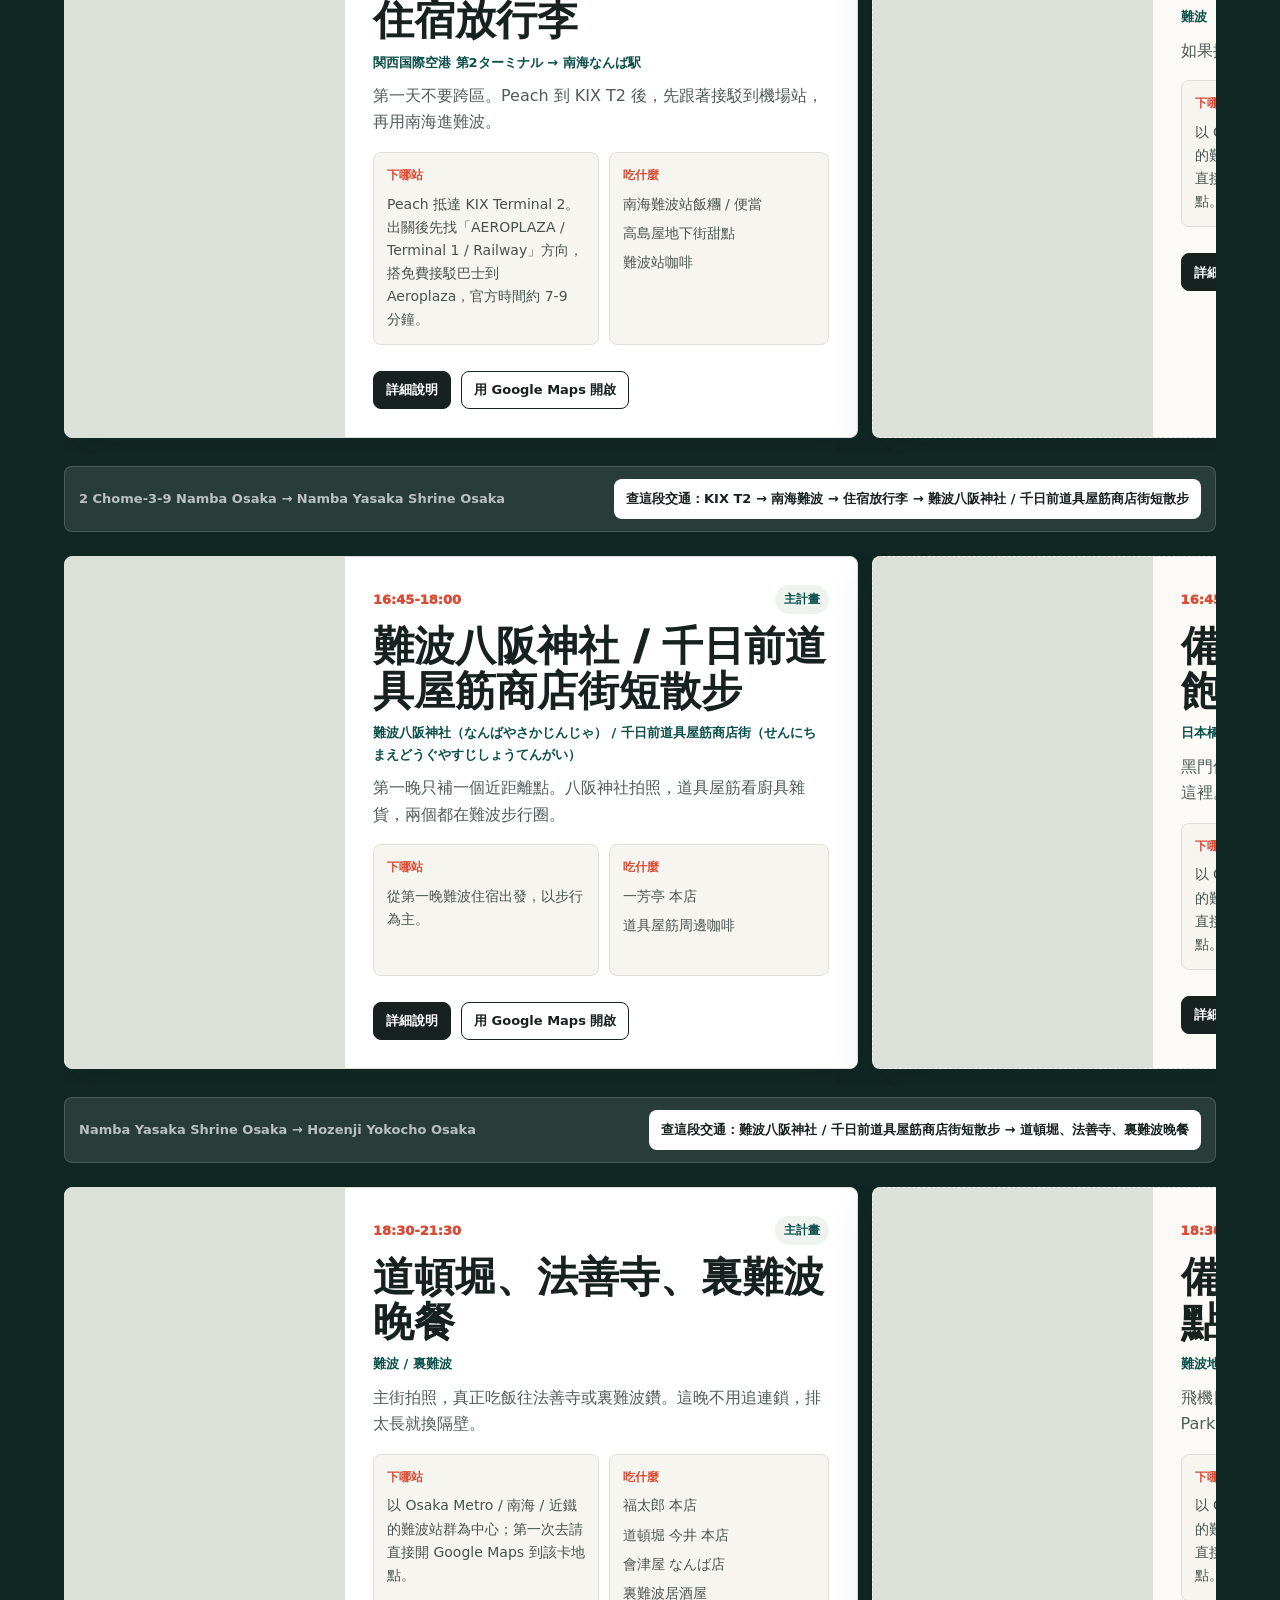
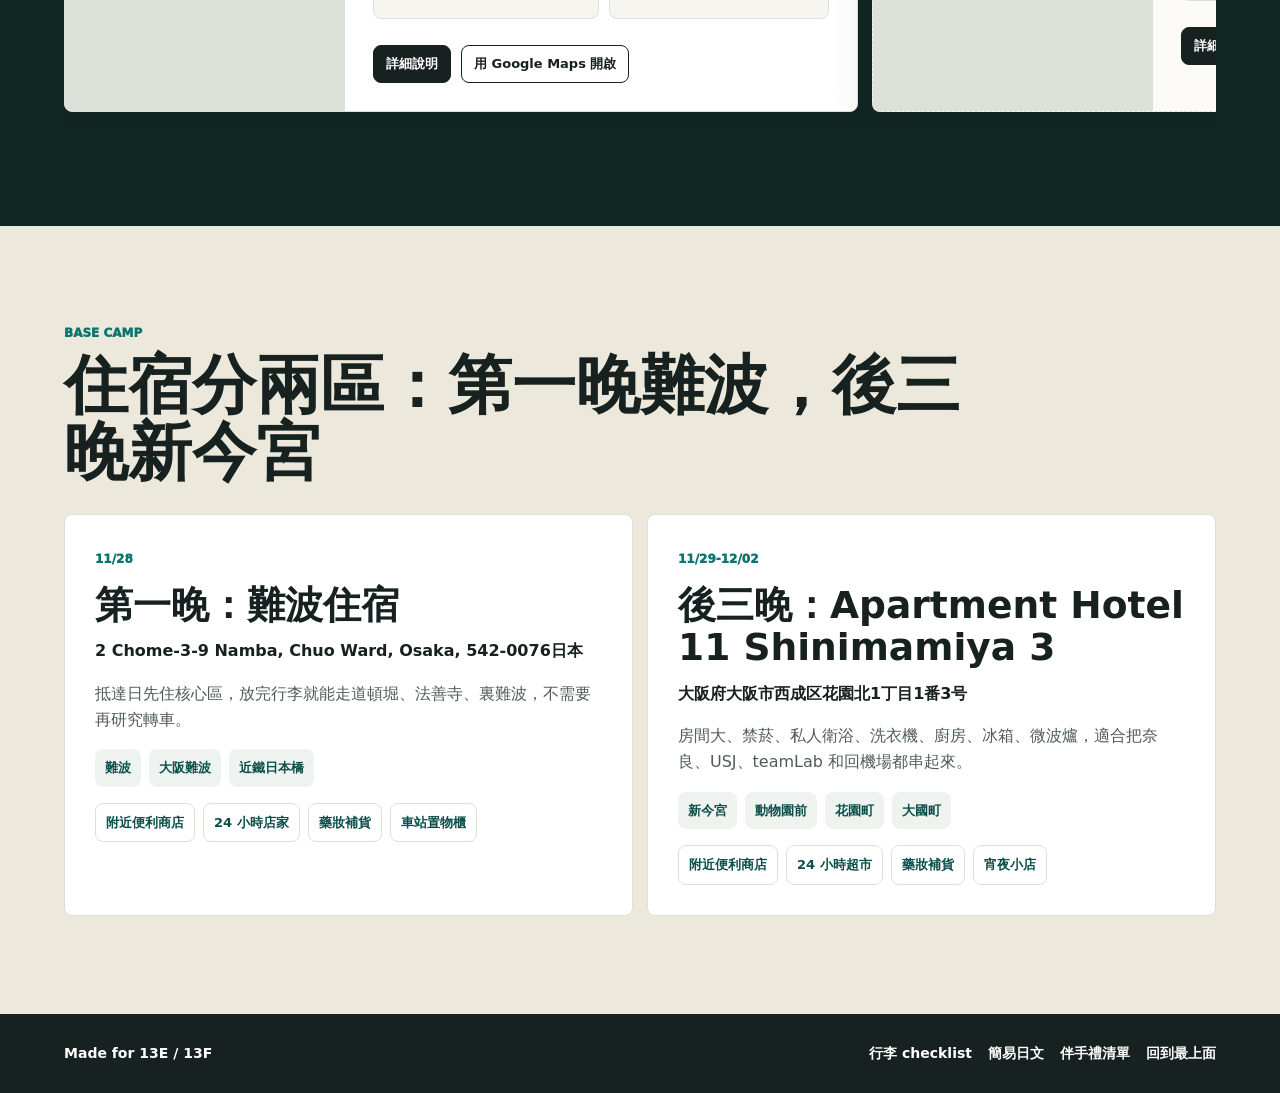
==== commit 025e209a: "Improve route cards and activity details" ====
--- a/index.html
+++ b/index.html
@@ -153,6 +153,6 @@
       </div>
     </footer>
 
-    <script src="script.js?v=20260616-handbook-1"></script>
+    <script src="script.js?v=20260617-route-cards-1"></script>
   </body>
 </html>
--- a/styles.css
+++ b/styles.css
@@ -27,6 +27,7 @@
   color: var(--ink);
   font-family: Inter, "Noto Sans TC", "PingFang TC", "Microsoft JhengHei", system-ui, sans-serif;
   line-height: 1.65;
+  overflow-x: hidden;
 }
 
 img {
@@ -278,6 +279,7 @@
 
 .section-heading {
   margin-bottom: 28px;
+  min-width: 0;
 }
 
 .section-heading h2 {
@@ -285,6 +287,7 @@
   max-width: 920px;
   font-size: clamp(2.35rem, 5vw, 4.1rem);
   line-height: 1.05;
+  overflow-wrap: anywhere;
 }
 
 .planner-section {
@@ -299,6 +302,14 @@
 .planner-shell {
   display: grid;
   gap: 14px;
+  min-width: 0;
+}
+
+.planner-controls,
+.day-overview > *,
+.route-content,
+.detail-panel {
+  min-width: 0;
 }
 
 .day-tabs {
@@ -341,6 +352,7 @@
   margin: 8px 0 10px;
   font-size: clamp(1.55rem, 3vw, 2.2rem);
   line-height: 1.15;
+  overflow-wrap: anywhere;
 }
 
 .day-overview p {
@@ -359,14 +371,35 @@
 
 .route-list {
   display: grid;
+  gap: 22px;
+  min-width: 0;
+}
+
+.route-group {
+  display: grid;
   gap: 12px;
+  min-width: 0;
+}
+
+.route-group-strip {
+  display: flex;
+  gap: 14px;
+  width: 100%;
+  min-width: 0;
+  overflow-x: auto;
+  overscroll-behavior-x: contain;
+  padding: 2px 2px 16px;
+  scroll-snap-type: x mandatory;
+  scrollbar-color: rgba(255, 255, 255, 0.45) transparent;
 }
 
 .route-card {
   display: grid;
   grid-template-columns: 280px minmax(0, 1fr);
+  flex: 0 0 clamp(520px, 62vw, 860px);
   overflow: hidden;
   color: var(--ink);
+  scroll-snap-align: start;
 }
 
 .route-card.is-backup {
@@ -423,6 +456,33 @@
   text-decoration: none;
 }
 
+.jp-name,
+.jp-title,
+.name-note {
+  display: block;
+  color: var(--teal-dark);
+  font-weight: 900;
+}
+
+.jp-name {
+  margin-bottom: 10px;
+  font-size: 13px;
+}
+
+.jp-title {
+  margin: -8px 0 16px;
+  font-size: clamp(1.05rem, 2vw, 1.3rem);
+}
+
+.name-note {
+  max-width: 720px;
+  margin: 0 0 18px;
+  padding: 12px 14px;
+  background: var(--soft);
+  border-radius: var(--radius);
+  color: var(--teal-dark);
+}
+
 .route-content p {
   margin-bottom: 14px;
   color: #4f5c59;
@@ -584,6 +644,49 @@
   box-shadow: var(--shadow);
 }
 
+.activity-hero h1 {
+  font-size: clamp(3rem, 5.6vw, 5.2rem);
+  line-height: 1;
+}
+
+.detail-gallery {
+  display: grid;
+  grid-template-columns: repeat(3, minmax(0, 1fr));
+  gap: 12px;
+  padding: 0 clamp(18px, 5vw, 64px) clamp(28px, 5vw, 48px);
+}
+
+.detail-gallery figure {
+  position: relative;
+  min-height: 210px;
+  margin: 0;
+  overflow: hidden;
+  border-radius: var(--radius);
+  background: #dbe1d9;
+  box-shadow: var(--shadow);
+}
+
+.detail-gallery img {
+  width: 100%;
+  height: 100%;
+  min-height: 210px;
+  object-fit: cover;
+}
+
+.detail-gallery figcaption {
+  position: absolute;
+  right: 10px;
+  bottom: 10px;
+  left: 10px;
+  padding: 9px 11px;
+  background: rgba(23, 33, 31, 0.78);
+  border-radius: var(--radius);
+  color: #fff;
+  font-size: 13px;
+  font-weight: 900;
+  line-height: 1.45;
+}
+
 .detail-section {
   padding-top: 20px;
 }
@@ -617,6 +720,23 @@
   font-weight: 750;
 }
 
+.station-access {
+  display: grid;
+  gap: 8px;
+  margin-top: 16px;
+}
+
+.station-access span {
+  display: block;
+  padding: 11px 12px;
+  background: #f7f5ef;
+  border: 1px solid var(--line);
+  border-radius: var(--radius);
+  color: #33413d;
+  font-size: 14px;
+  font-weight: 780;
+}
+
 .restaurant-list,
 .tip-list.plain {
   display: grid;
@@ -655,6 +775,66 @@
   border-radius: var(--radius);
   color: var(--teal-dark);
   font-weight: 850;
+}
+
+.feature-grid {
+  display: grid;
+  grid-template-columns: repeat(3, minmax(0, 1fr));
+  gap: 14px;
+  margin-top: 14px;
+}
+
+.feature-grid article,
+.story-panel {
+  padding: clamp(20px, 3vw, 30px);
+  background: #fff;
+  border: 1px solid var(--line);
+  border-radius: var(--radius);
+  box-shadow: var(--shadow);
+}
+
+.feature-grid article {
+  display: grid;
+  align-content: start;
+  gap: 9px;
+  min-height: 190px;
+}
+
+.feature-grid span {
+  color: var(--red);
+  font-size: 12px;
+  font-weight: 950;
+}
+
+.feature-grid strong {
+  display: block;
+  padding: 10px 12px;
+  background: var(--soft);
+  border-radius: var(--radius);
+  color: var(--teal-dark);
+  font-size: 15px;
+  line-height: 1.45;
+}
+
+.story-panel {
+  margin-top: 14px;
+}
+
+.story-panel h2 {
+  margin: 8px 0 18px;
+  font-size: clamp(2rem, 4vw, 3.5rem);
+  line-height: 1.05;
+}
+
+.story-panel p {
+  max-width: 980px;
+  color: #3f4c49;
+  font-size: clamp(1rem, 1.7vw, 1.15rem);
+  line-height: 1.9;
+}
+
+.source-links.compact {
+  margin-top: 24px;
 }
 
 .checklist-section,
@@ -807,8 +987,13 @@
     grid-template-columns: repeat(3, minmax(0, 1fr));
   }
 
+  .detail-gallery {
+    grid-template-columns: 1fr;
+  }
+
   .check-grid,
-  .souvenir-grid {
+  .souvenir-grid,
+  .feature-grid {
     grid-template-columns: repeat(2, minmax(0, 1fr));
   }
 }
@@ -828,7 +1013,8 @@
   .stay-grid,
   .check-grid,
   .phrase-table,
-  .souvenir-grid {
+  .souvenir-grid,
+  .feature-grid {
     grid-template-columns: 1fr;
   }
 
@@ -839,6 +1025,10 @@
     grid-template-columns: 1fr;
   }
 
+  .route-card {
+    flex-basis: min(86vw, 520px);
+  }
+
   .day-meta {
     min-width: 0;
   }
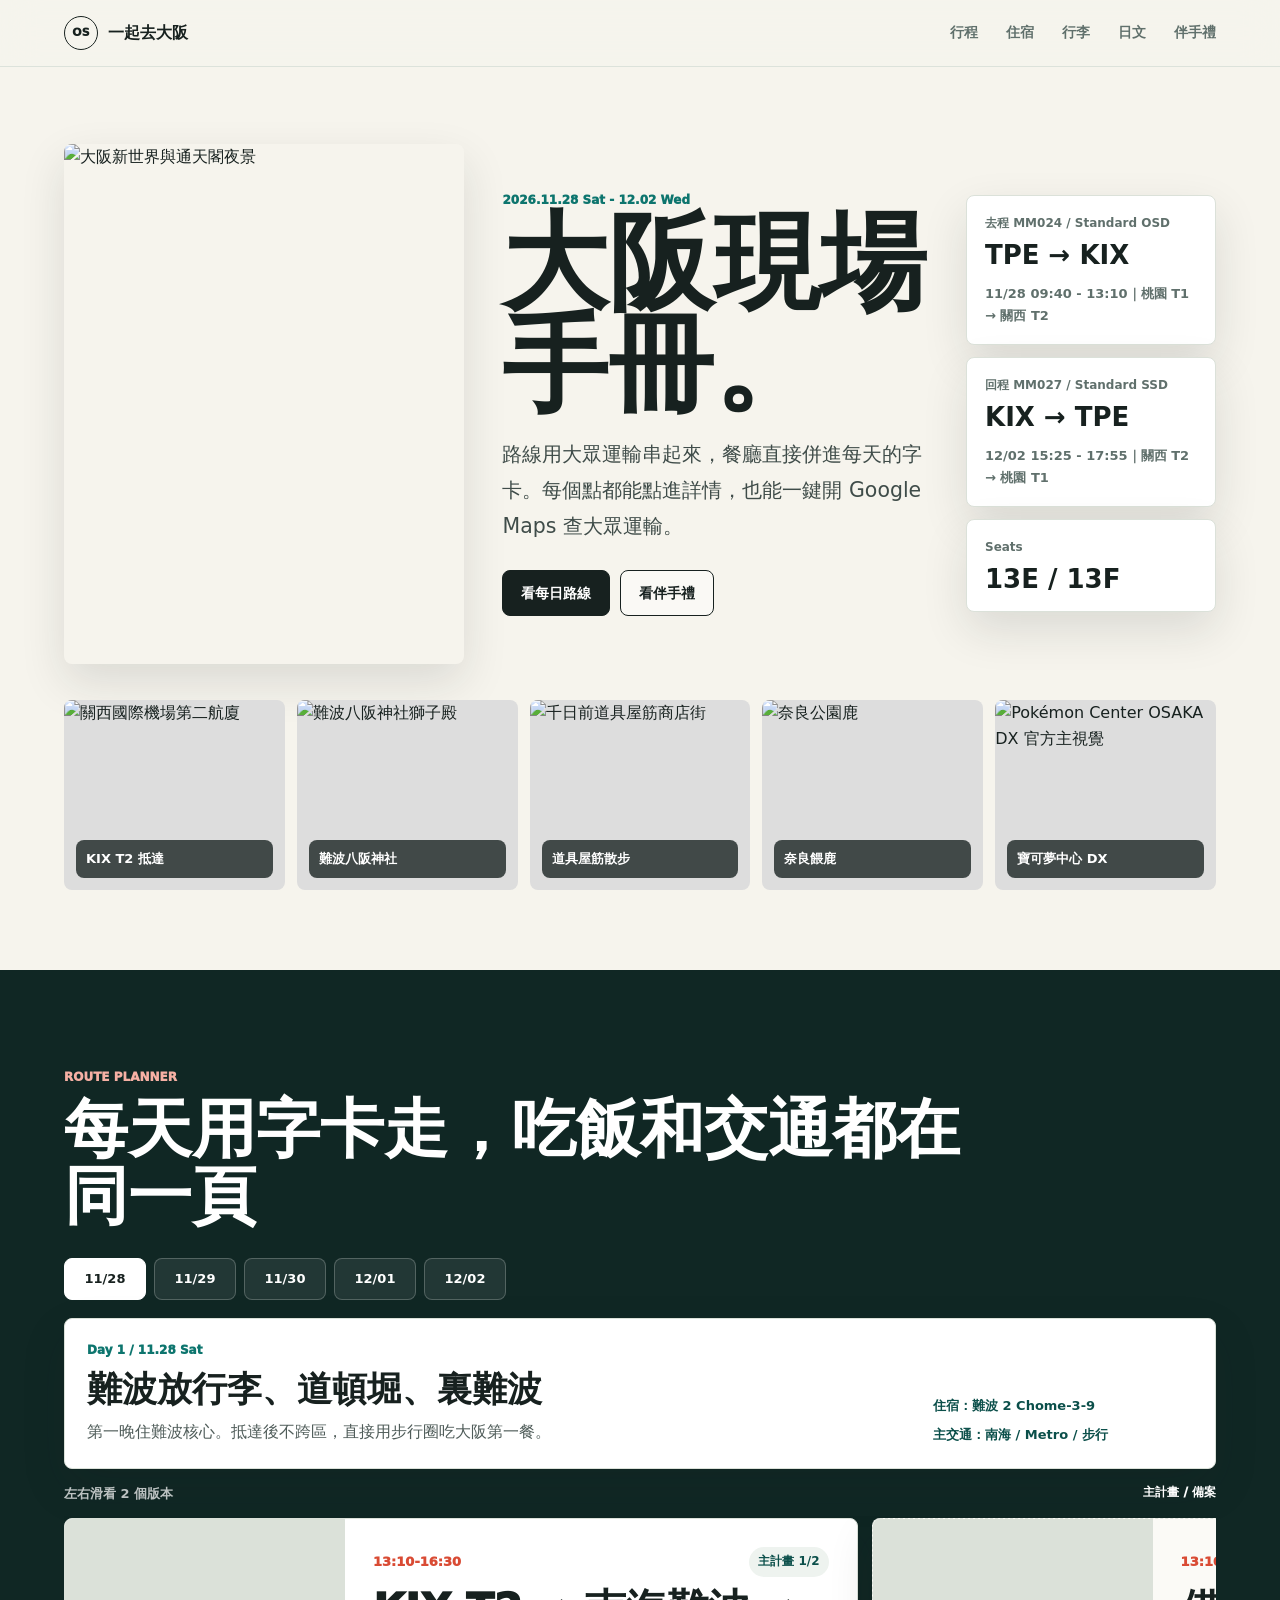
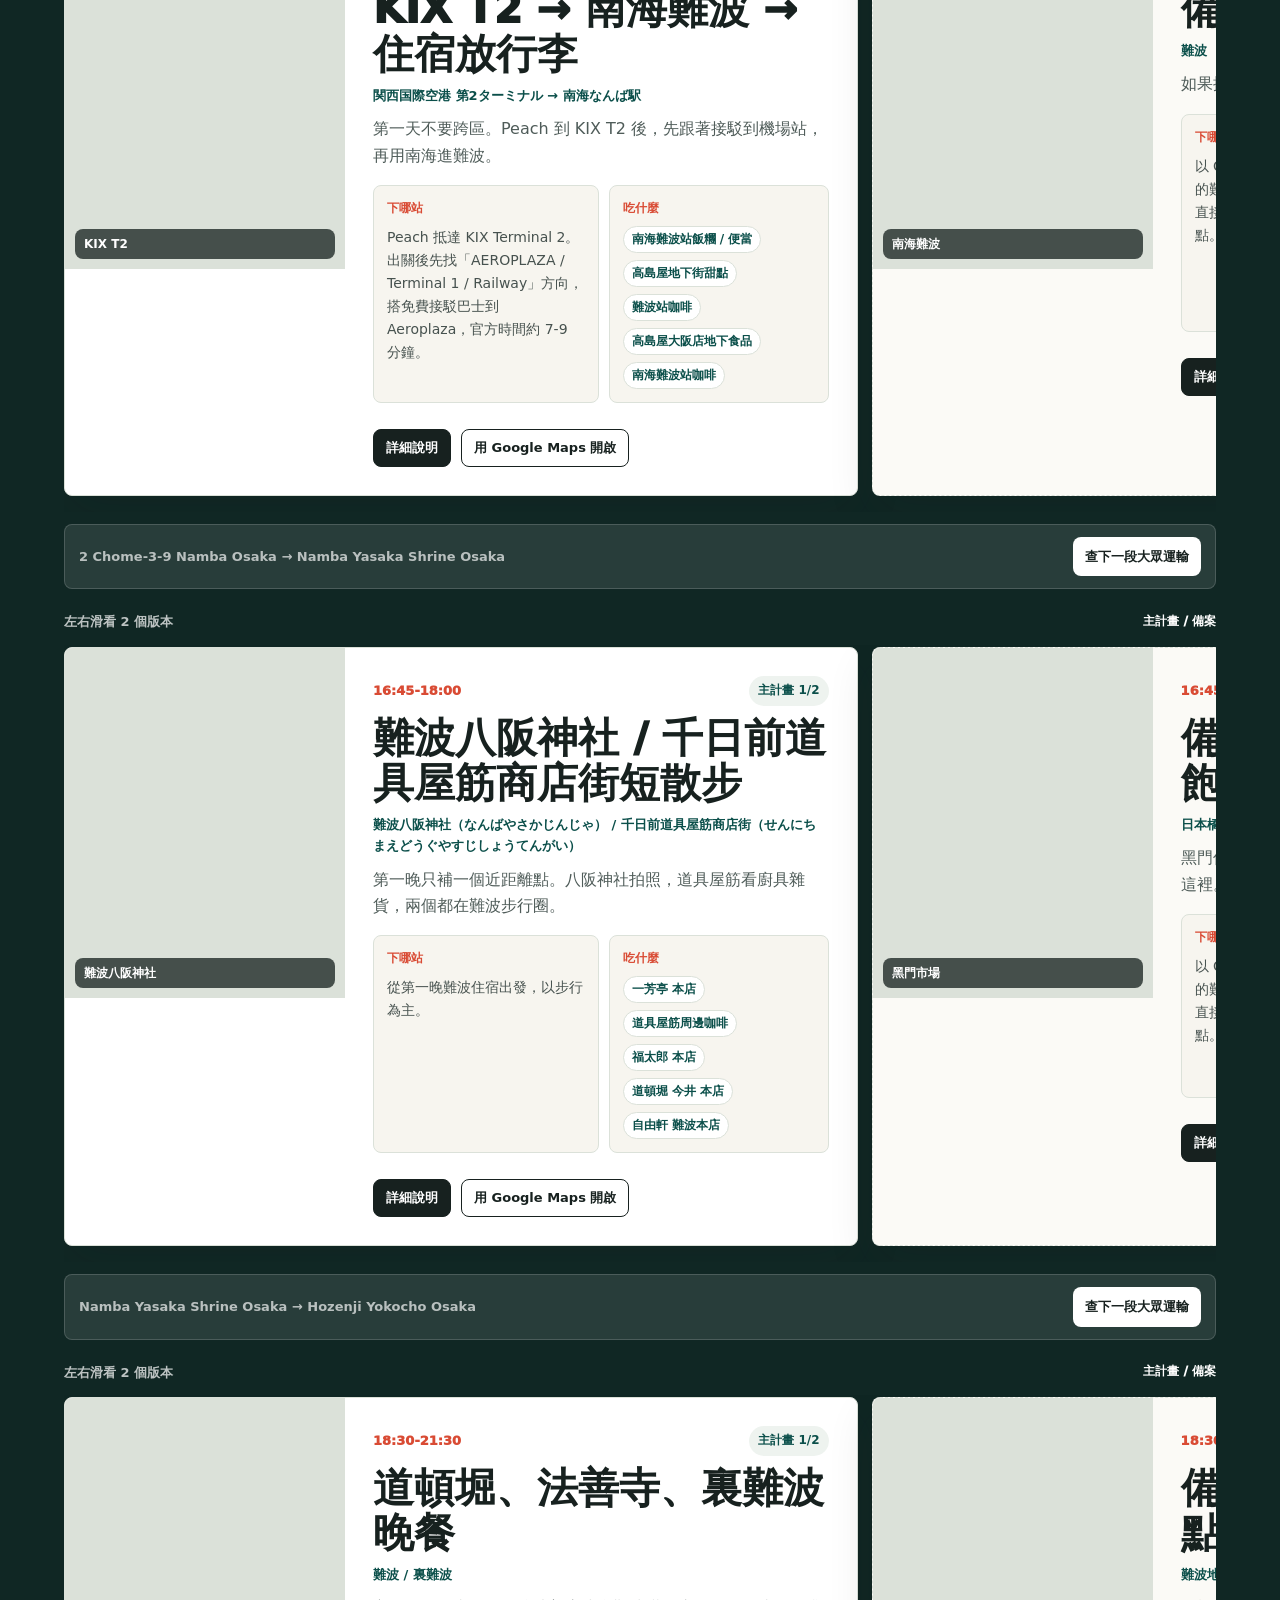
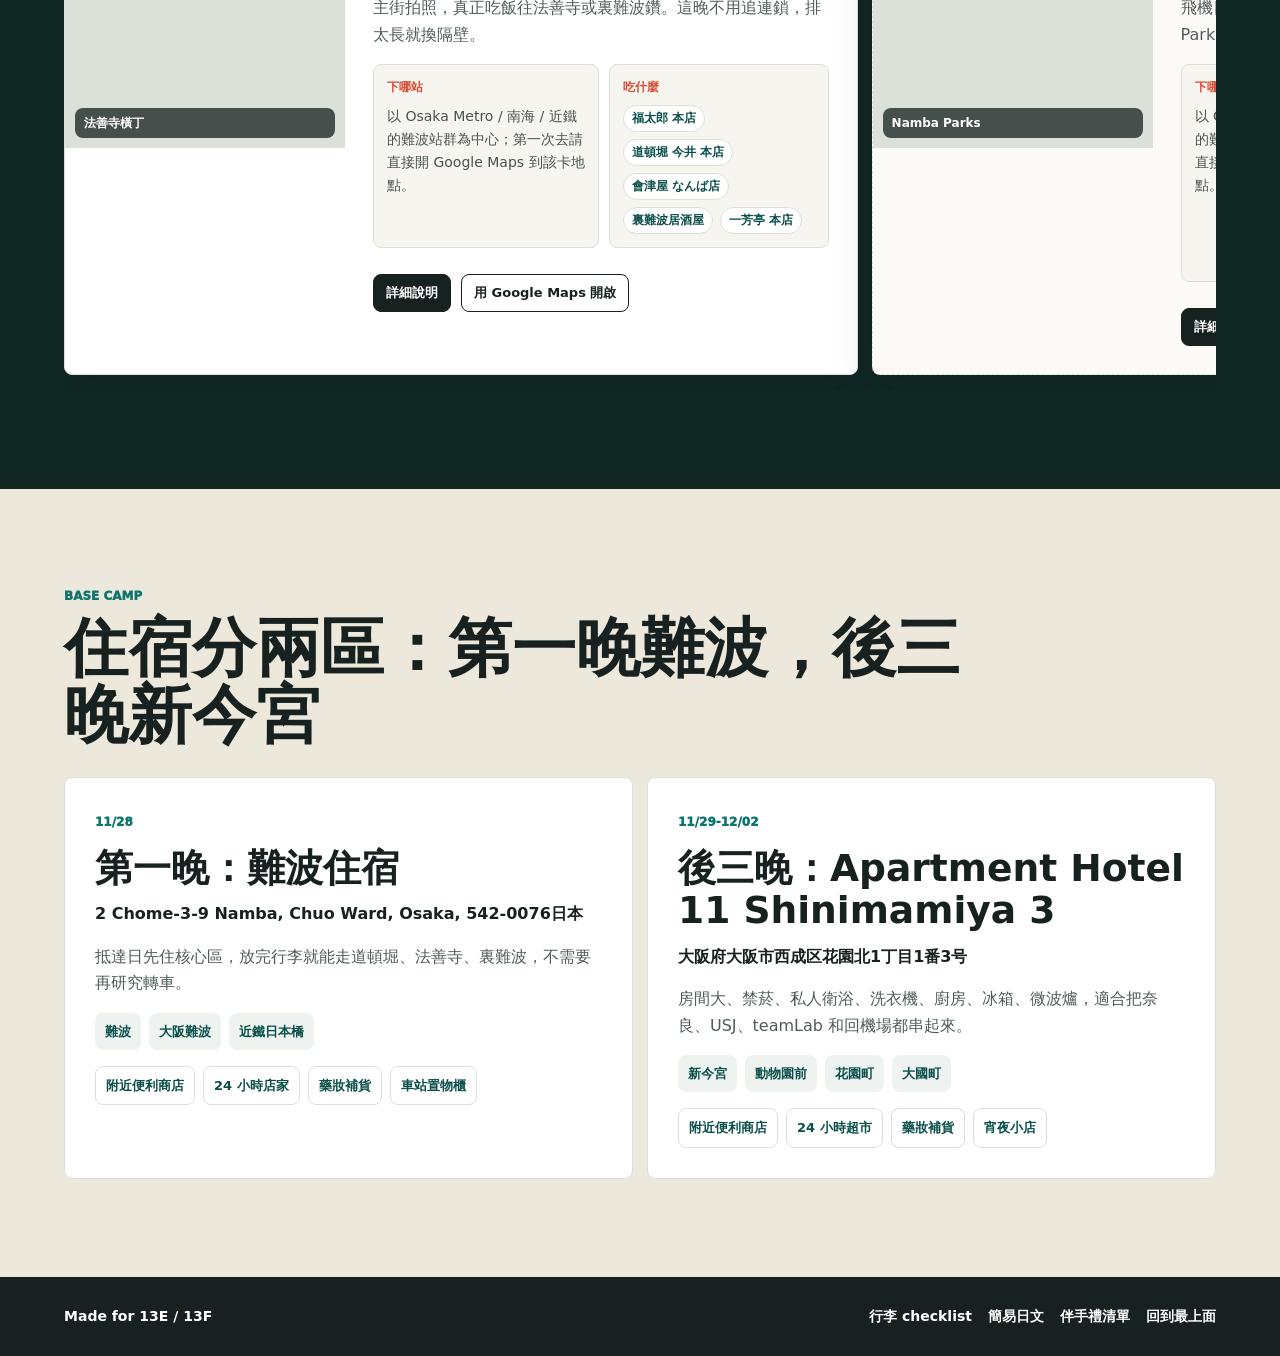
==== commit 26e29347: "Improve media variety and food detail UX" ====
--- a/index.html
+++ b/index.html
@@ -66,17 +66,24 @@
       <section class="photo-rail" aria-label="行程圖片預覽">
         <article>
           <img
-            src="https://images.weserv.nl/?url=upload.wikimedia.org/wikipedia/commons/thumb/4/47/Dotonbori%2C_Osaka%2C_at_night%2C_November_2016.jpg/1280px-Dotonbori%2C_Osaka%2C_at_night%2C_November_2016.jpg&w=1280"
-            alt="道頓堀夜景"
+            src="https://commons.wikimedia.org/wiki/Special:FilePath/Kansai_International_Airport_Terminal2.JPG?width=1280"
+            alt="關西國際機場第二航廈"
           />
-          <span>難波第一晚</span>
+          <span>KIX T2 抵達</span>
         </article>
         <article>
           <img
-            src="https://images.weserv.nl/?url=upload.wikimedia.org/wikipedia/commons/thumb/b/b5/Universal_Studios_Japan_entrance.jpg/1280px-Universal_Studios_Japan_entrance.jpg&w=1280"
-            alt="大阪環球影城入口"
+            src="https://commons.wikimedia.org/wiki/Special:FilePath/Namba-yasaka-jinja%20shishibutai.jpg?width=1280"
+            alt="難波八阪神社獅子殿"
           />
-          <span>USJ 一日</span>
+          <span>難波八阪神社</span>
+        </article>
+        <article>
+          <img
+            src="https://commons.wikimedia.org/wiki/Special:FilePath/Doguyasuji_South.jpg?width=1280"
+            alt="千日前道具屋筋商店街"
+          />
+          <span>道具屋筋散步</span>
         </article>
         <article>
           <img
@@ -87,17 +94,10 @@
         </article>
         <article>
           <img
-            src="https://images.weserv.nl/?url=upload.wikimedia.org/wikipedia/commons/thumb/4/4b/Osaka_Ikuno_Korea_Town_001.jpg/1280px-Osaka_Ikuno_Korea_Town_001.jpg&w=1280"
-            alt="生野韓國城商店街"
+            src="https://shop.pokemon.co.jp/en/shop/pokemoncenter-osakadx/images/mv-pokemoncenter-osakadx-001.webp"
+            alt="Pokémon Center OSAKA DX 官方主視覺"
           />
-          <span>鶴橋市場晚餐</span>
-        </article>
-        <article>
-          <img
-            src="https://images.weserv.nl/?url=upload.wikimedia.org/wikipedia/commons/thumb/9/9b/JP-osaka-arkade.jpg/1280px-JP-osaka-arkade.jpg&w=1280"
-            alt="大阪商店街"
-          />
-          <span>木津 / 黑門補吃</span>
+          <span>寶可夢中心 DX</span>
         </article>
       </section>
 
@@ -153,6 +153,6 @@
       </div>
     </footer>
 
-    <script src="script.js?v=20260617-route-cards-1"></script>
+    <script src="script.js?v=20260617-media-food-1"></script>
   </body>
 </html>
--- a/styles.css
+++ b/styles.css
@@ -381,6 +381,23 @@
   min-width: 0;
 }
 
+.route-group-topline {
+  display: flex;
+  flex-wrap: wrap;
+  gap: 8px;
+  align-items: center;
+  justify-content: space-between;
+  color: rgba(255, 255, 255, 0.72);
+  font-size: 13px;
+  font-weight: 850;
+}
+
+.route-group-topline strong {
+  color: #fff;
+  font-size: 12px;
+  font-weight: 950;
+}
+
 .route-group-strip {
   display: flex;
   gap: 14px;
@@ -393,6 +410,11 @@
   scrollbar-color: rgba(255, 255, 255, 0.45) transparent;
 }
 
+.route-group-strip::after {
+  content: "";
+  flex: 0 0 6px;
+}
+
 .route-card {
   display: grid;
   grid-template-columns: 280px minmax(0, 1fr);
@@ -408,8 +430,12 @@
 }
 
 .route-image {
+  position: relative;
+  display: block;
+  aspect-ratio: 4 / 5;
   min-height: 270px;
   background: #dbe1d9;
+  text-decoration: none;
 }
 
 .route-image img {
@@ -417,6 +443,20 @@
   height: 100%;
   min-height: 270px;
   object-fit: cover;
+}
+
+.image-subject {
+  position: absolute;
+  right: 10px;
+  bottom: 10px;
+  left: 10px;
+  padding: 7px 9px;
+  background: rgba(23, 33, 31, 0.76);
+  border-radius: var(--radius);
+  color: #fff;
+  font-size: 12px;
+  font-weight: 900;
+  line-height: 1.35;
 }
 
 .route-content {
@@ -512,14 +552,25 @@
 }
 
 .mini-list {
-  display: grid;
-  gap: 6px;
+  display: flex;
+  flex-wrap: wrap;
+  gap: 7px;
   margin: 0;
   padding: 0;
   list-style: none;
 }
 
-.mini-list li,
+.mini-list li {
+  padding: 5px 8px;
+  background: #fff;
+  border: 1px solid var(--line);
+  border-radius: 999px;
+  color: var(--teal-dark);
+  font-size: 12px;
+  font-weight: 900;
+  line-height: 1.25;
+}
+
 .route-facts p {
   margin: 0;
   color: #47524f;
@@ -638,10 +689,35 @@
   padding: clamp(34px, 6vw, 78px) clamp(18px, 5vw, 64px);
 }
 
+.activity-hero-media {
+  position: relative;
+  margin: 0;
+  overflow: hidden;
+  border-radius: var(--radius);
+  box-shadow: var(--shadow);
+}
+
 .activity-hero img {
   min-height: 520px;
-  border-radius: var(--radius);
-  box-shadow: var(--shadow);
+}
+
+.activity-hero-media figcaption {
+  position: absolute;
+  right: 12px;
+  bottom: 12px;
+  left: 12px;
+  padding: 8px 10px;
+  background: rgba(23, 33, 31, 0.78);
+  border-radius: var(--radius);
+  color: #fff;
+  font-size: 12px;
+  font-weight: 900;
+}
+
+.activity-hero-media figcaption a,
+.detail-gallery small a {
+  color: #fff;
+  text-decoration: none;
 }
 
 .activity-hero h1 {
@@ -676,7 +752,7 @@
 .detail-gallery figcaption {
   position: absolute;
   right: 10px;
-  bottom: 10px;
+  bottom: 32px;
   left: 10px;
   padding: 9px 11px;
   background: rgba(23, 33, 31, 0.78);
@@ -685,6 +761,17 @@
   font-size: 13px;
   font-weight: 900;
   line-height: 1.45;
+}
+
+.detail-gallery small {
+  position: absolute;
+  right: 10px;
+  bottom: 9px;
+  left: 10px;
+  color: rgba(255, 255, 255, 0.82);
+  font-size: 11px;
+  font-weight: 850;
+  text-shadow: 0 1px 8px rgba(0, 0, 0, 0.45);
 }
 
 .detail-section {
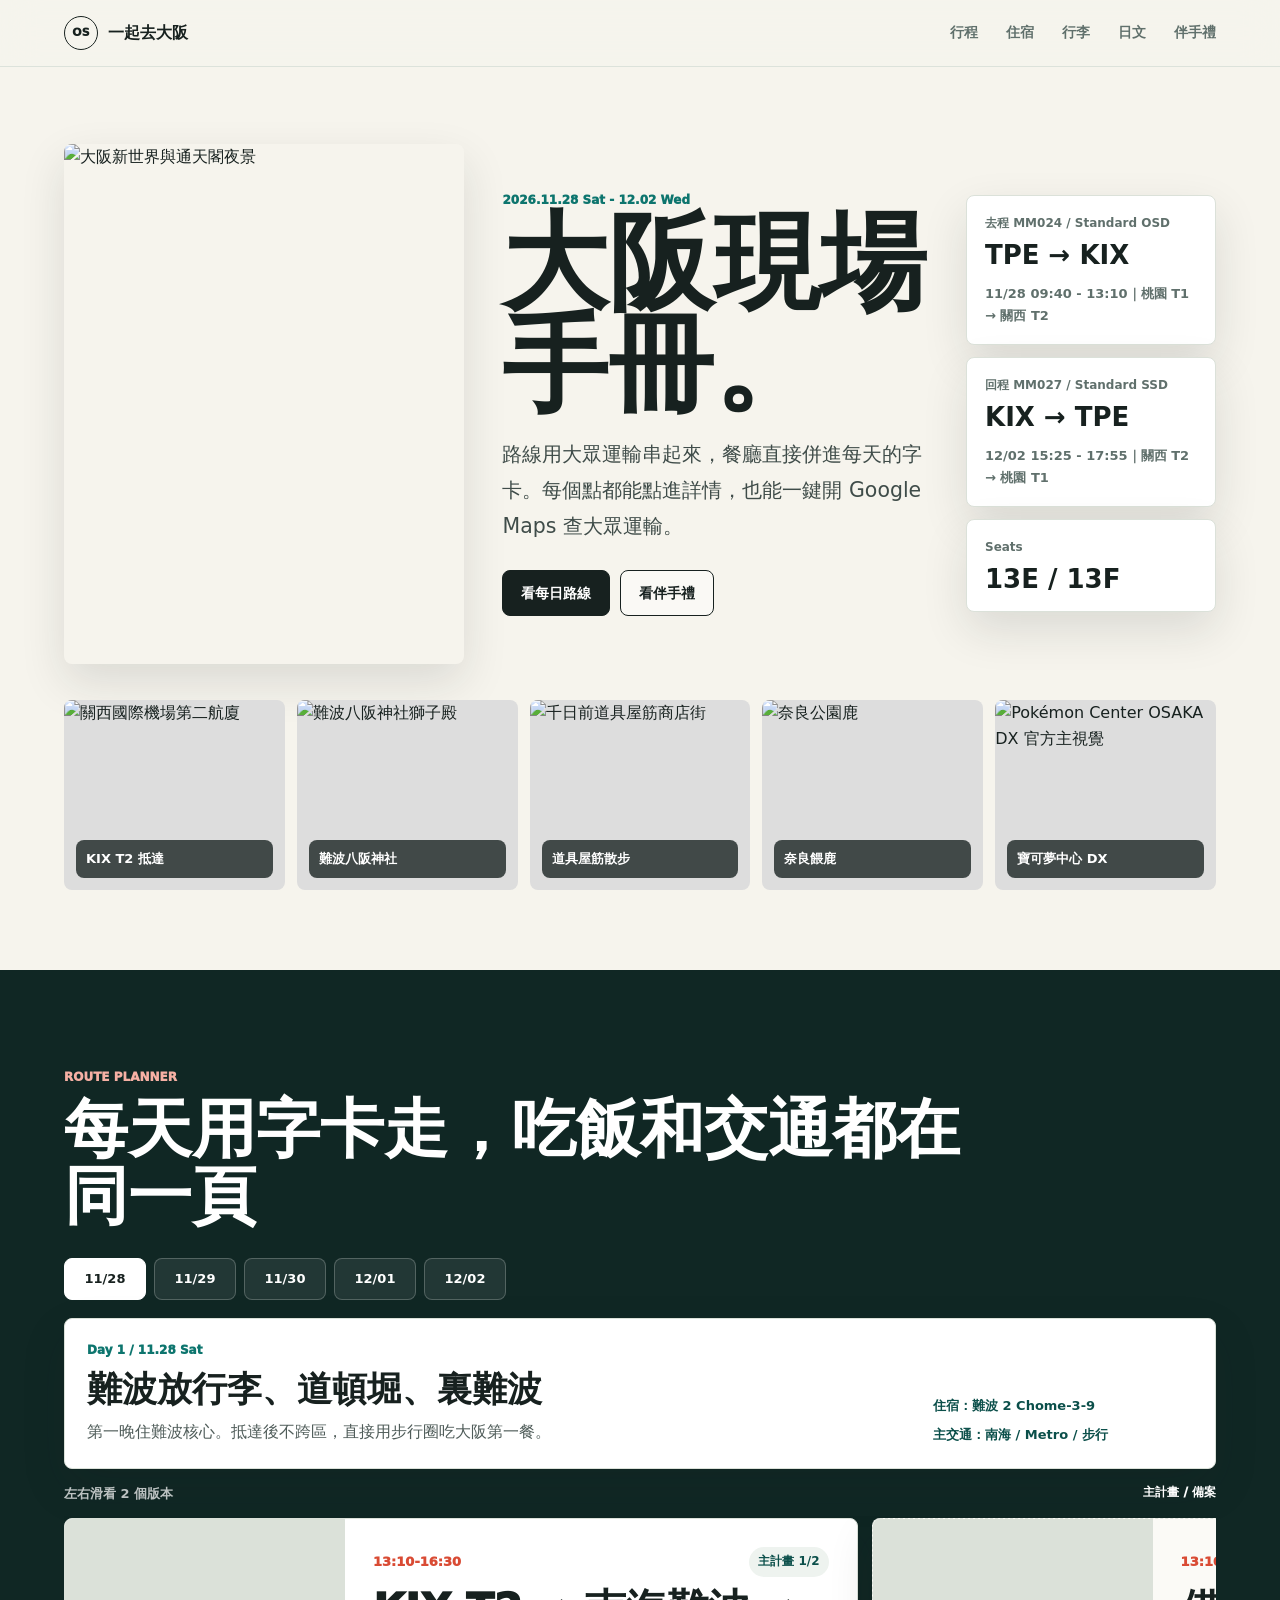
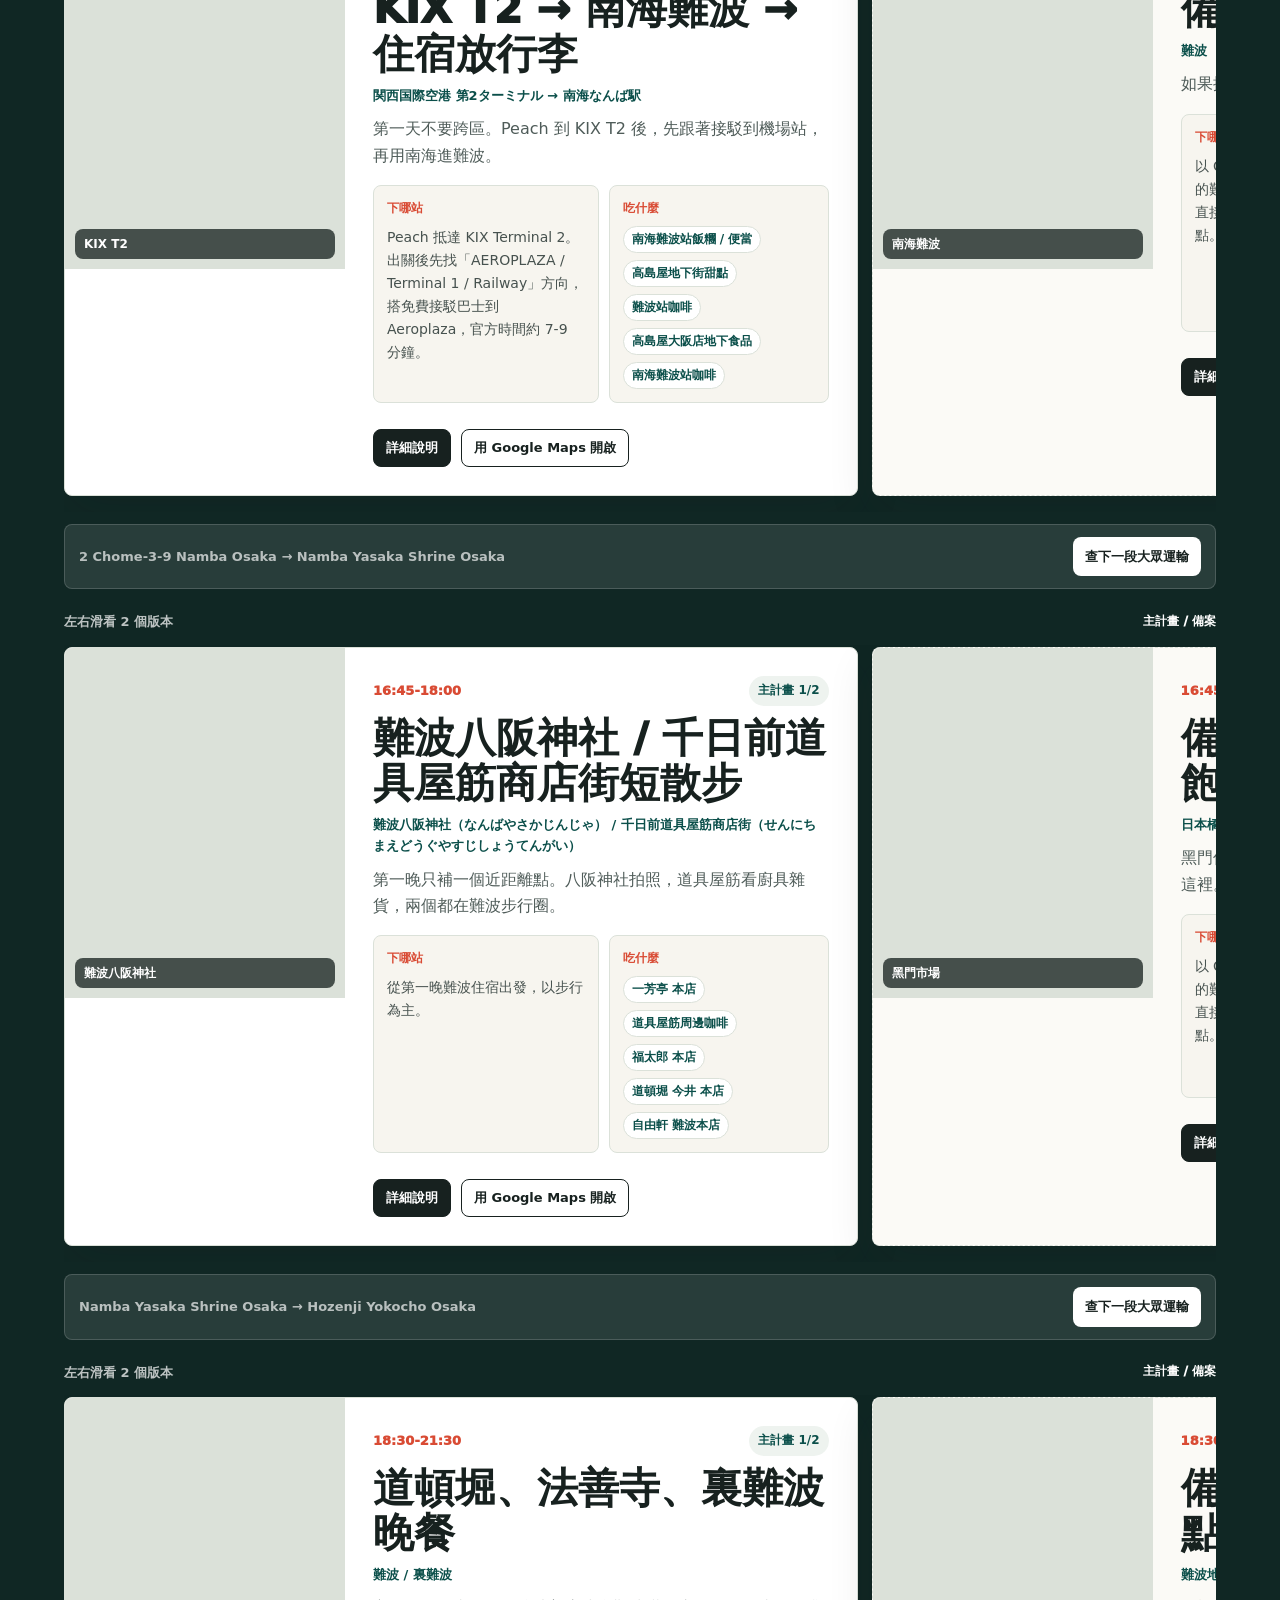
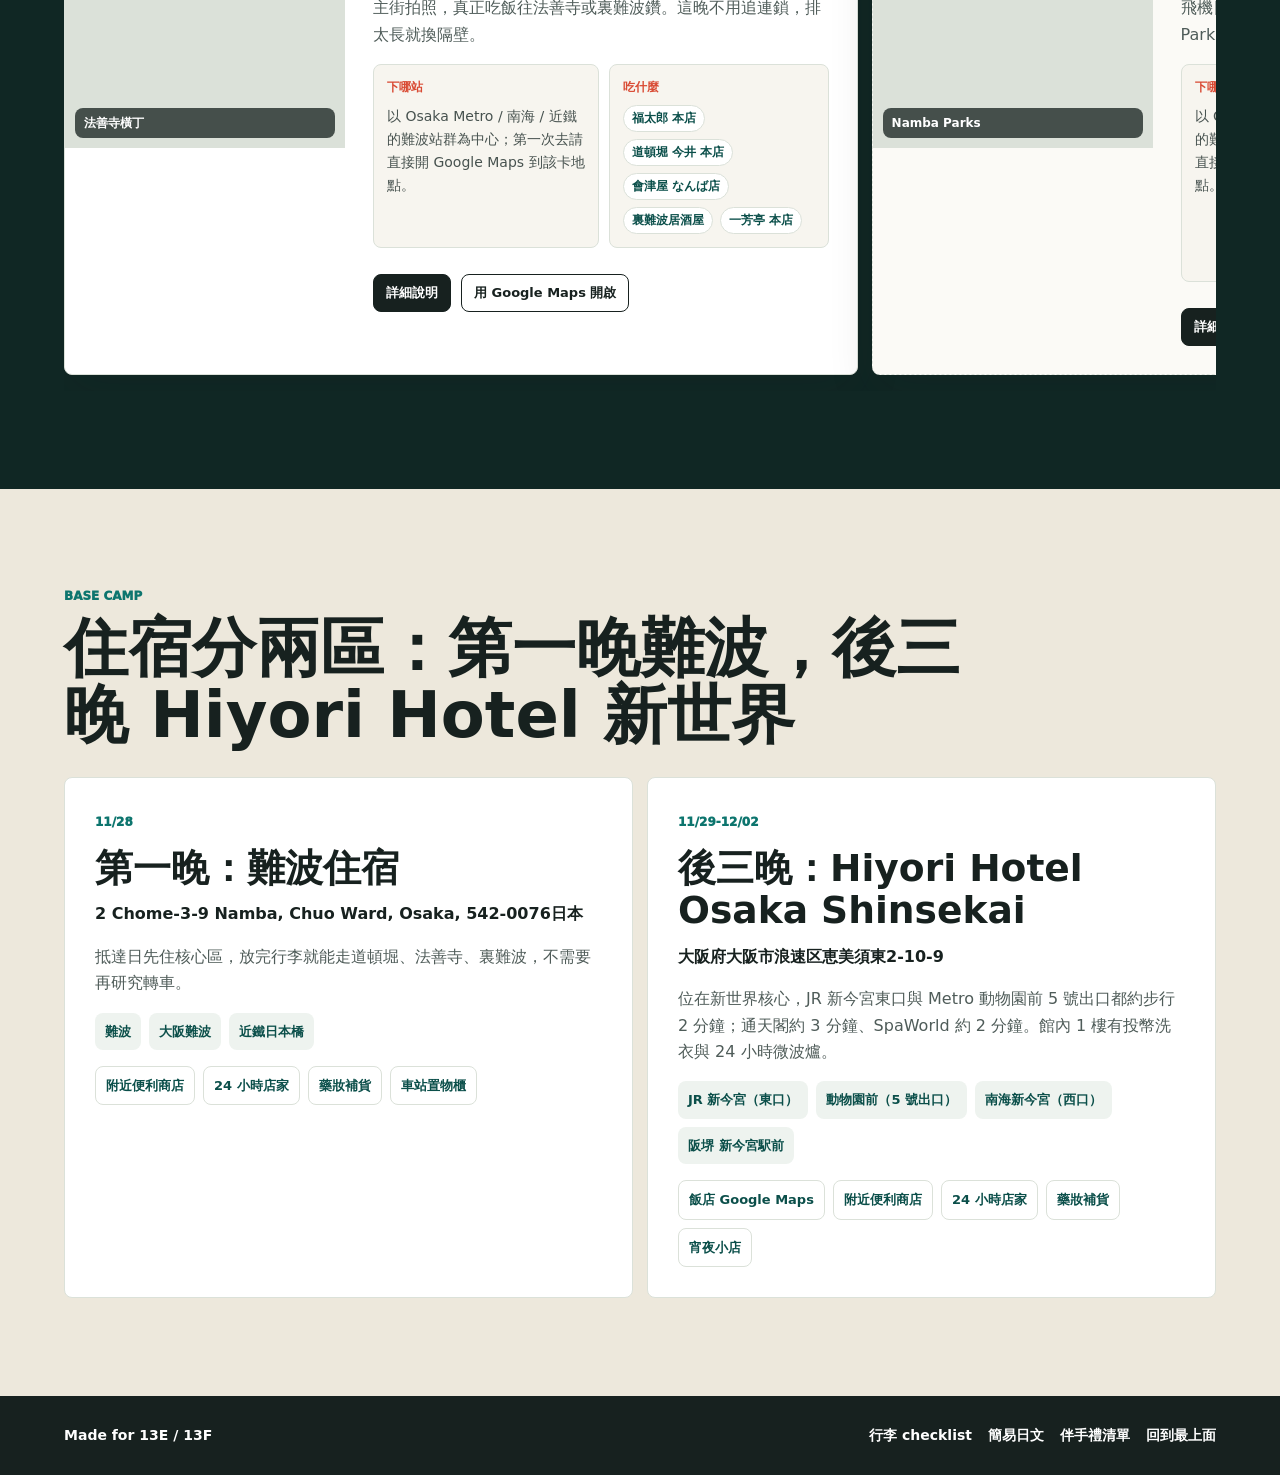
==== commit 8cf8563c: "Update Hiyori stay and add shrine routes" ====
--- a/index.html
+++ b/index.html
@@ -137,7 +137,7 @@
       <section id="stay" class="section stay-section">
         <div class="section-heading">
           <p>BASE CAMP</p>
-          <h2>住宿分兩區：第一晚難波，後三晚新今宮</h2>
+          <h2>住宿分兩區：第一晚難波，後三晚 Hiyori Hotel 新世界</h2>
         </div>
         <div id="stayGrid" class="stay-grid two-col"></div>
       </section>
@@ -153,6 +153,6 @@
       </div>
     </footer>
 
-    <script src="script.js?v=20260617-media-food-1"></script>
+    <script src="script.js?v=20260622-hiyori-shrines-1"></script>
   </body>
 </html>
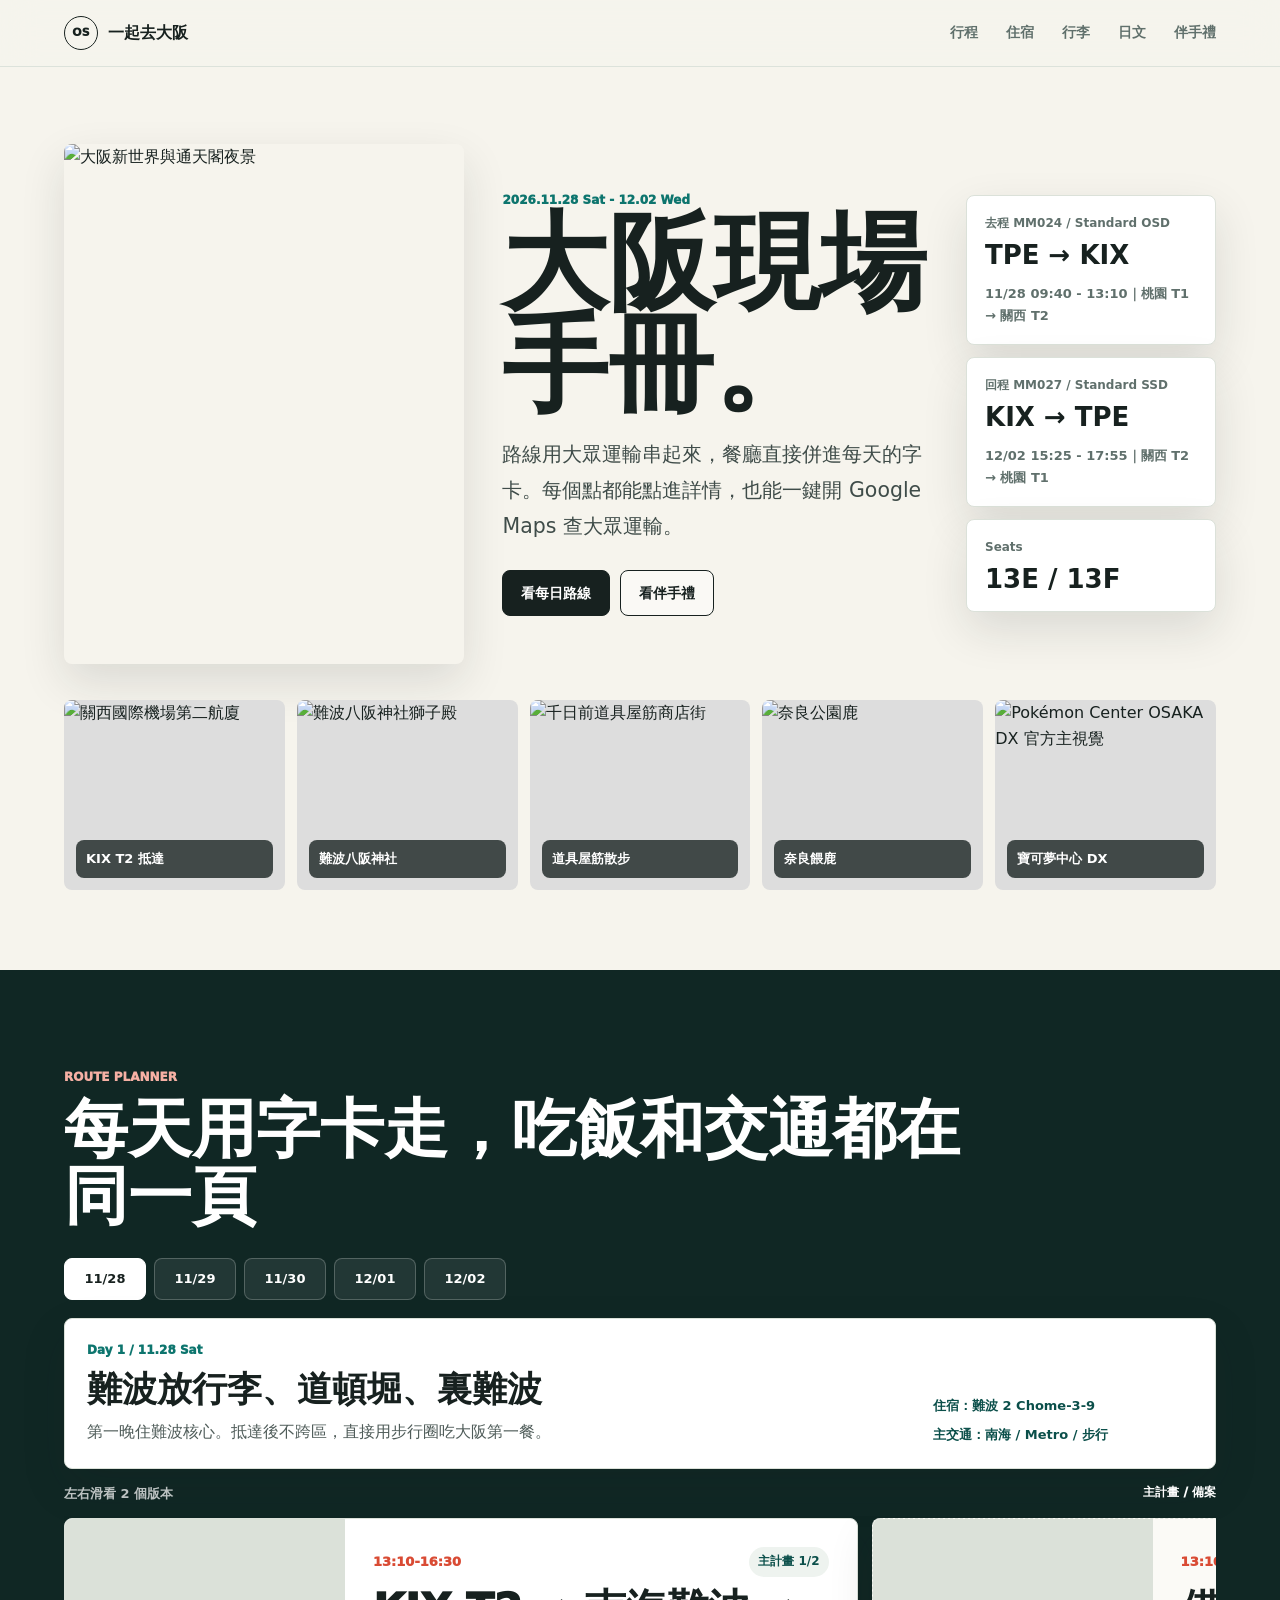
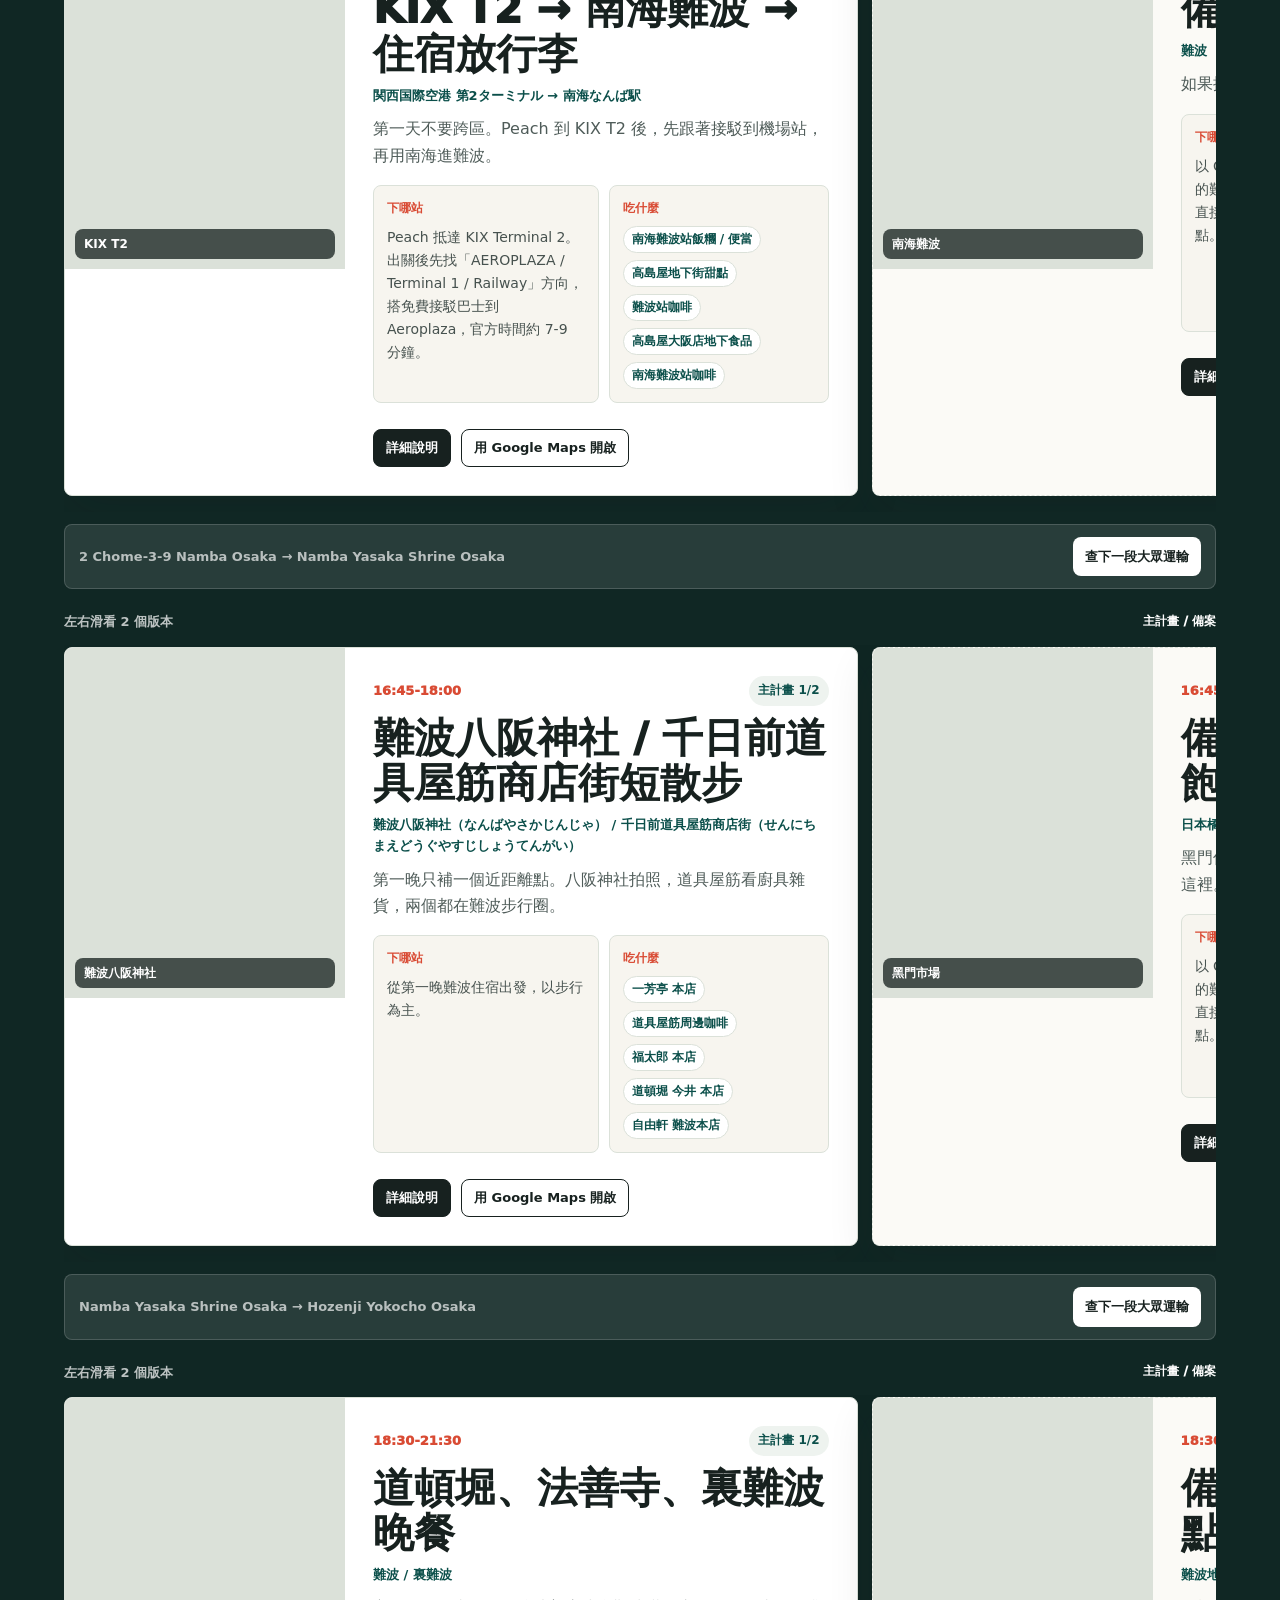
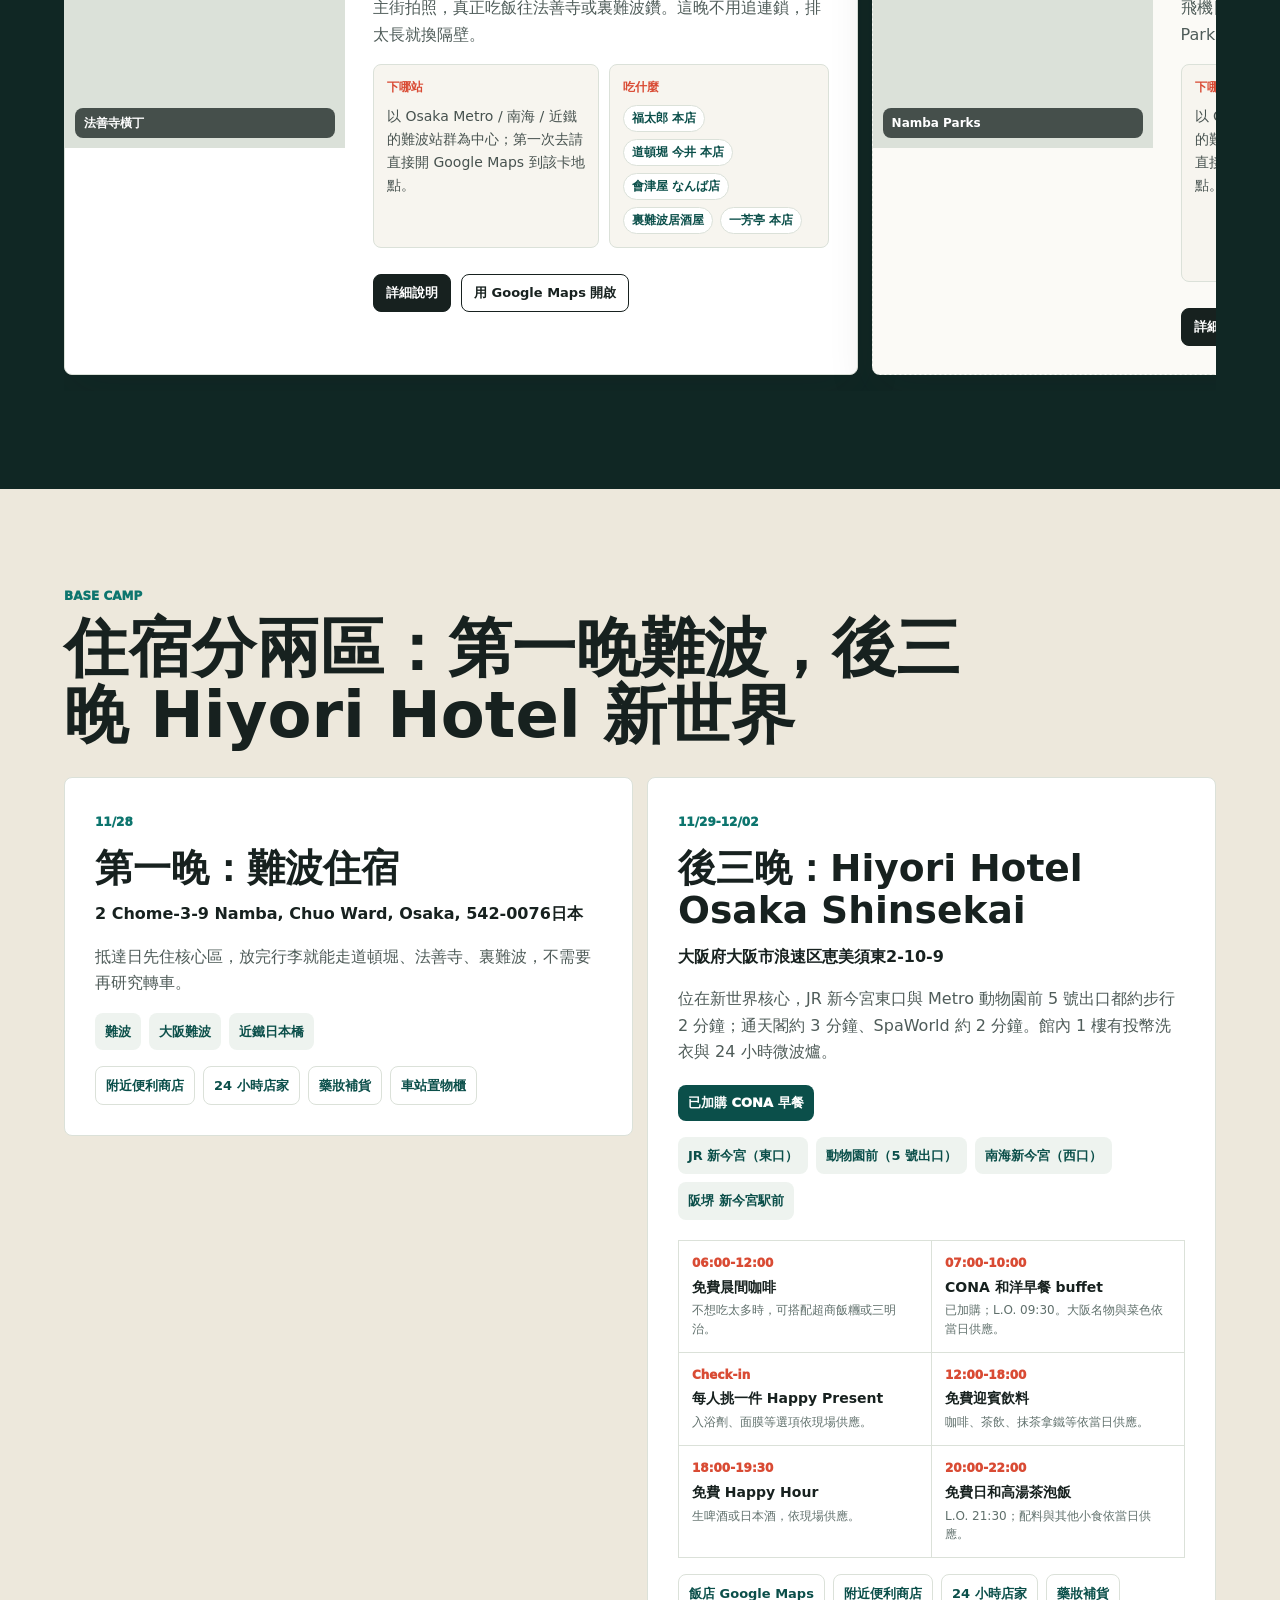
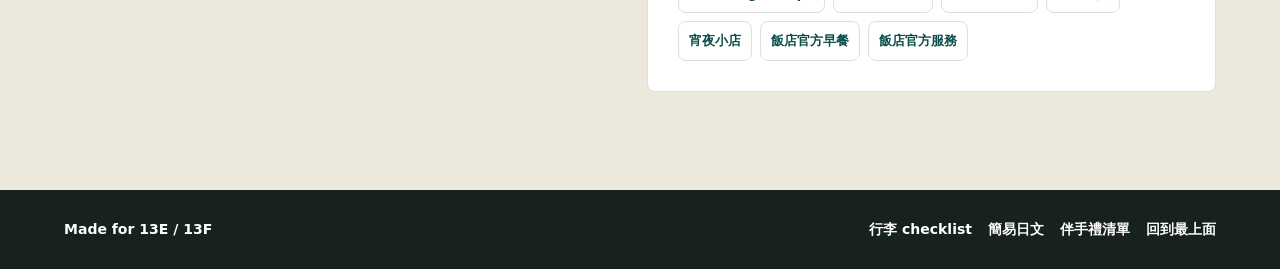
==== commit 2e74180a: "Add Hiyori breakfast and guest services" ====
--- a/index.html
+++ b/index.html
@@ -9,7 +9,7 @@
     />
     <title>一起去大阪 | 現場可用旅行手冊</title>
     <link rel="icon" href="assets/favicon.svg" type="image/svg+xml" />
-    <link rel="stylesheet" href="styles.css" />
+    <link rel="stylesheet" href="styles.css?v=20260622-hiyori-breakfast-1" />
   </head>
   <body>
     <header class="site-header">
@@ -153,6 +153,6 @@
       </div>
     </footer>
 
-    <script src="script.js?v=20260622-hiyori-shrines-1"></script>
+    <script src="script.js?v=20260622-hiyori-breakfast-1"></script>
   </body>
 </html>
--- a/styles.css
+++ b/styles.css
@@ -612,6 +612,7 @@
   display: grid;
   grid-template-columns: repeat(2, minmax(0, 1fr));
   gap: 14px;
+  align-items: start;
 }
 
 .stay-card {
@@ -641,6 +642,57 @@
 .address {
   color: var(--ink) !important;
   font-weight: 900;
+}
+
+.meal-plan {
+  display: inline-flex;
+  margin-top: 4px;
+  padding: 7px 10px;
+  background: var(--teal-dark);
+  border-radius: var(--radius);
+  color: #fff;
+  font-size: 13px;
+  font-weight: 950;
+}
+
+.hotel-perks {
+  display: grid;
+  grid-template-columns: repeat(2, minmax(0, 1fr));
+  margin-top: 20px;
+  border-top: 1px solid var(--line);
+  border-left: 1px solid var(--line);
+}
+
+.hotel-perks > div {
+  min-width: 0;
+  padding: 13px;
+  border-right: 1px solid var(--line);
+  border-bottom: 1px solid var(--line);
+}
+
+.hotel-perks span,
+.hotel-perks strong {
+  display: block;
+}
+
+.hotel-perks span {
+  margin-bottom: 4px;
+  color: var(--red);
+  font-size: 12px;
+  font-weight: 950;
+}
+
+.hotel-perks strong {
+  color: var(--ink);
+  font-size: 14px;
+  line-height: 1.35;
+}
+
+.hotel-perks p {
+  margin: 5px 0 0;
+  color: var(--muted);
+  font-size: 12px;
+  line-height: 1.55;
 }
 
 .station-list,
@@ -1112,6 +1164,10 @@
     grid-template-columns: 1fr;
   }
 
+  .hotel-perks {
+    grid-template-columns: 1fr;
+  }
+
   .route-card {
     flex-basis: min(86vw, 520px);
   }
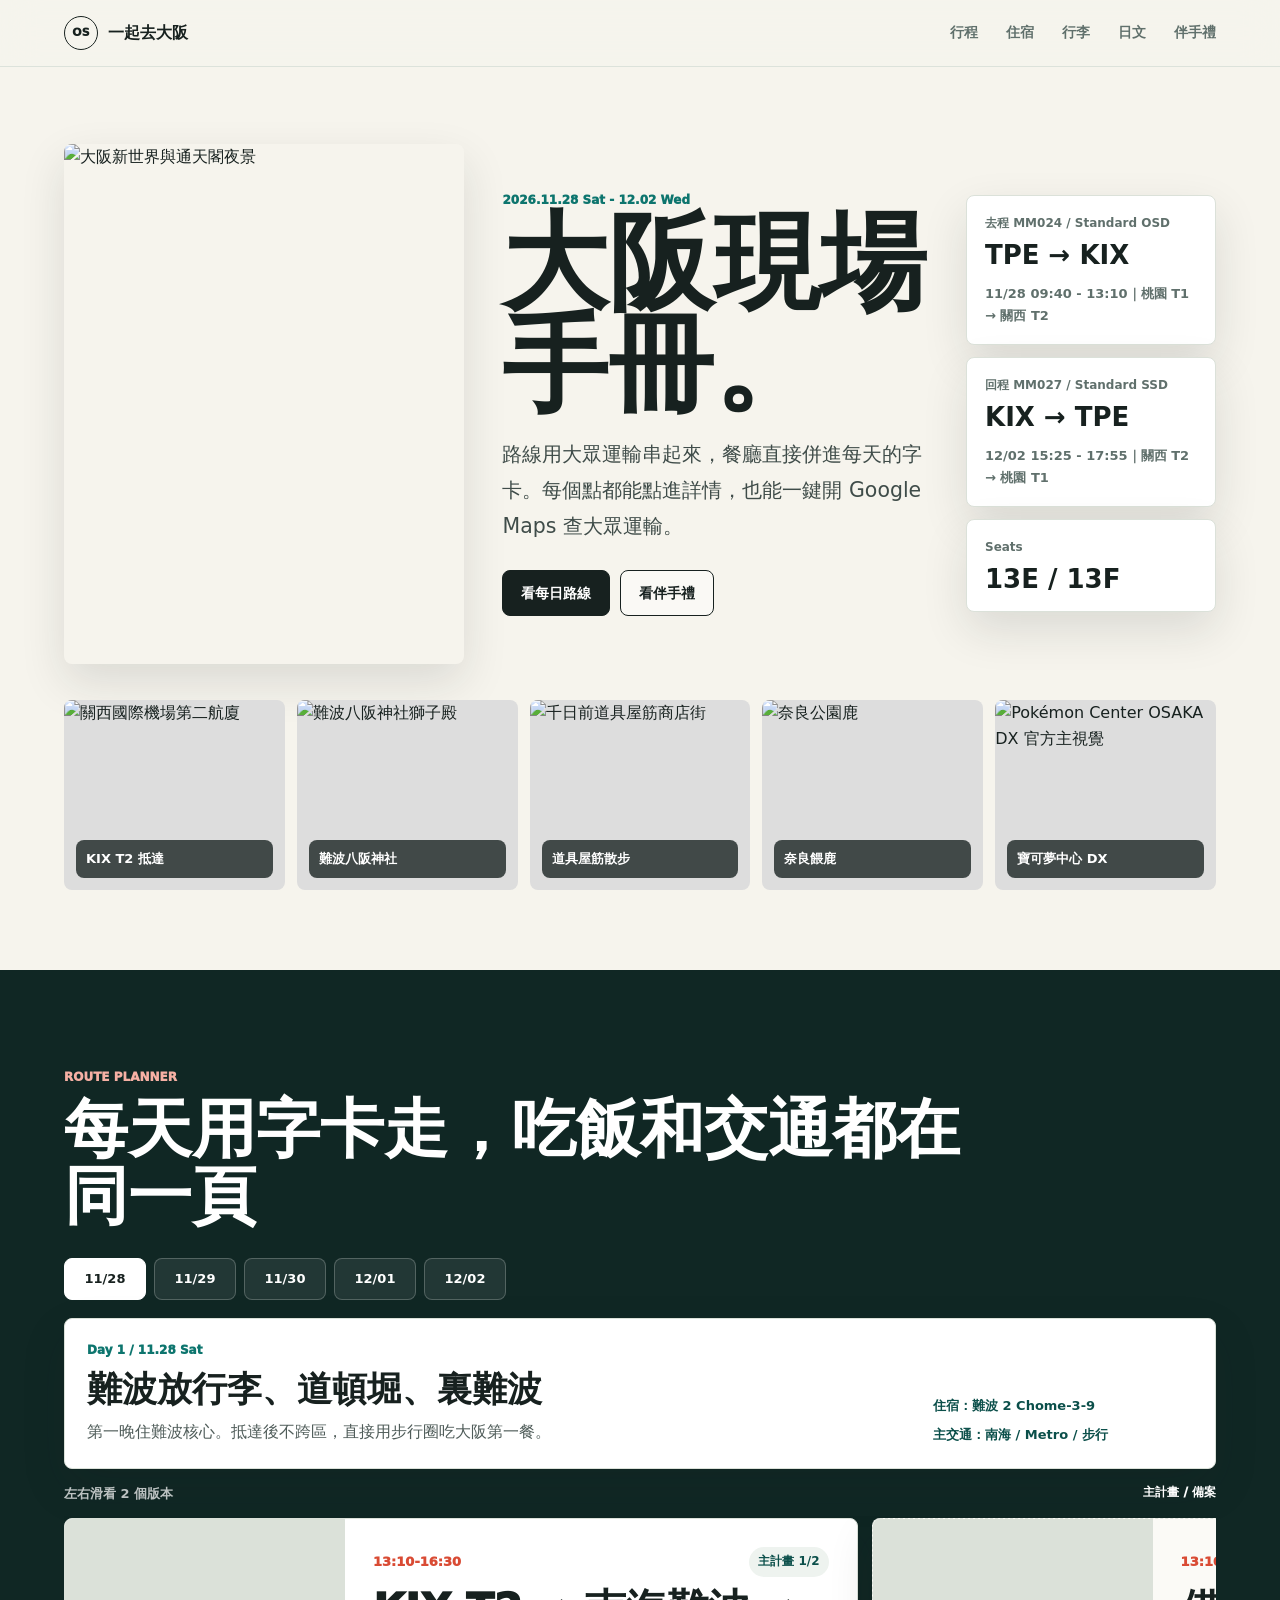
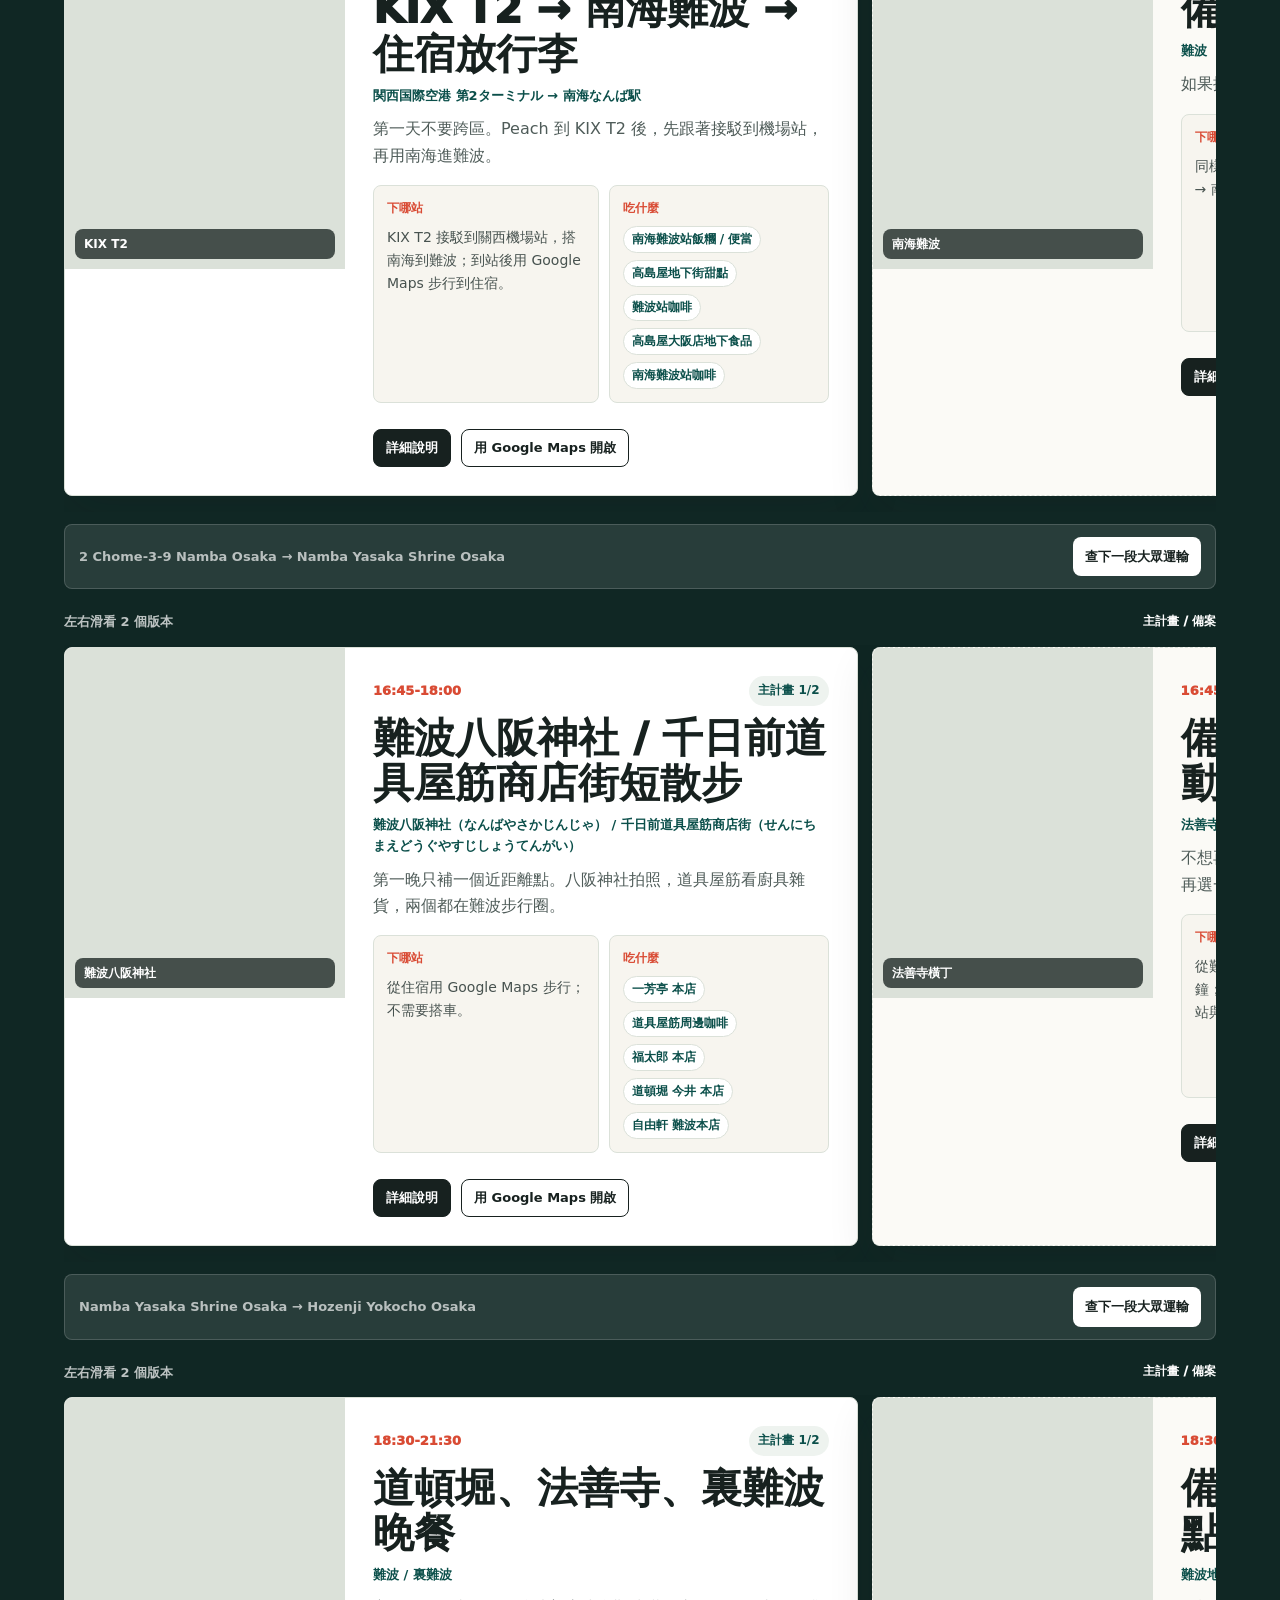
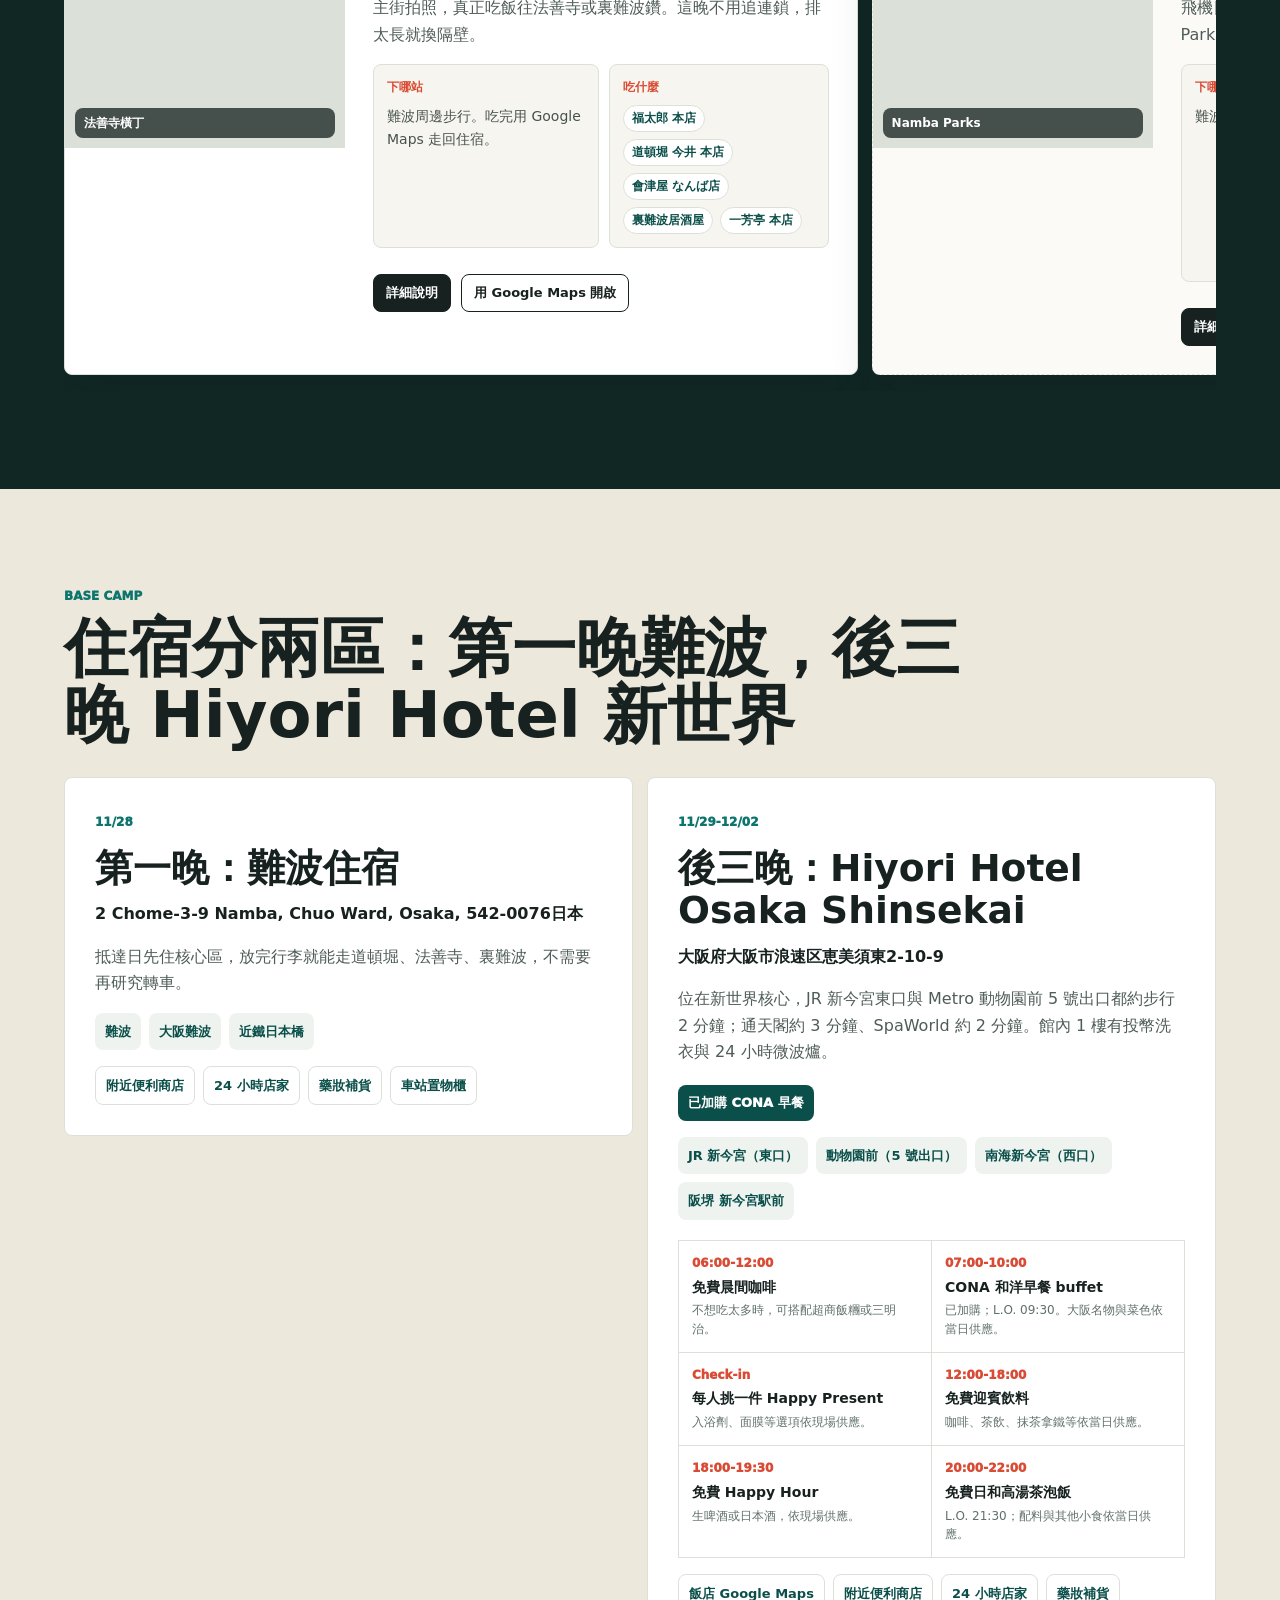
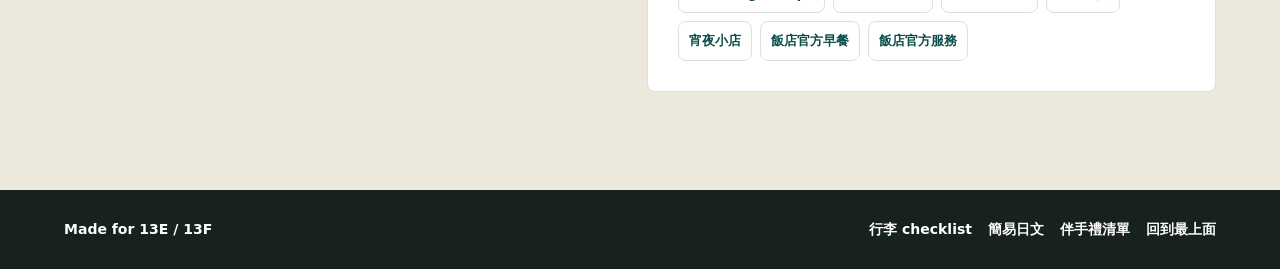
==== commit 4ca09c4c: "Replace USJ with ramen and owl cafe routes" ====
--- a/index.html
+++ b/index.html
@@ -5,11 +5,11 @@
     <meta name="viewport" content="width=device-width, initial-scale=1.0" />
     <meta
       name="description"
-      content="2026 大阪五天四夜旅行手冊：難波、新今宮、奈良、USJ、寶可夢、teamLab、在地市場與 Google Maps 交通連結。"
+      content="2026 大阪五天四夜旅行手冊：難波、新今宮、奈良、大阪拉麵、貓頭鷹咖啡、寶可夢、teamLab 與 Google Maps 交通連結。"
     />
     <title>一起去大阪 | 現場可用旅行手冊</title>
     <link rel="icon" href="assets/favicon.svg" type="image/svg+xml" />
-    <link rel="stylesheet" href="styles.css?v=20260622-hiyori-breakfast-1" />
+    <link rel="stylesheet" href="styles.css?v=20260624-ramen-owl-4" />
   </head>
   <body>
     <header class="site-header">
@@ -153,6 +153,6 @@
       </div>
     </footer>
 
-    <script src="script.js?v=20260622-hiyori-breakfast-1"></script>
+    <script src="script.js?v=20260624-ramen-owl-4"></script>
   </body>
 </html>
--- a/styles.css
+++ b/styles.css
@@ -291,6 +291,7 @@
 }
 
 .planner-section {
+  scroll-margin-top: 132px;
   background: #102724;
   color: #fff;
 }
@@ -1172,6 +1173,11 @@
     flex-basis: min(86vw, 520px);
   }
 
+  .button.small,
+  .day-tab {
+    min-height: 44px;
+  }
+
   .day-meta {
     min-width: 0;
   }
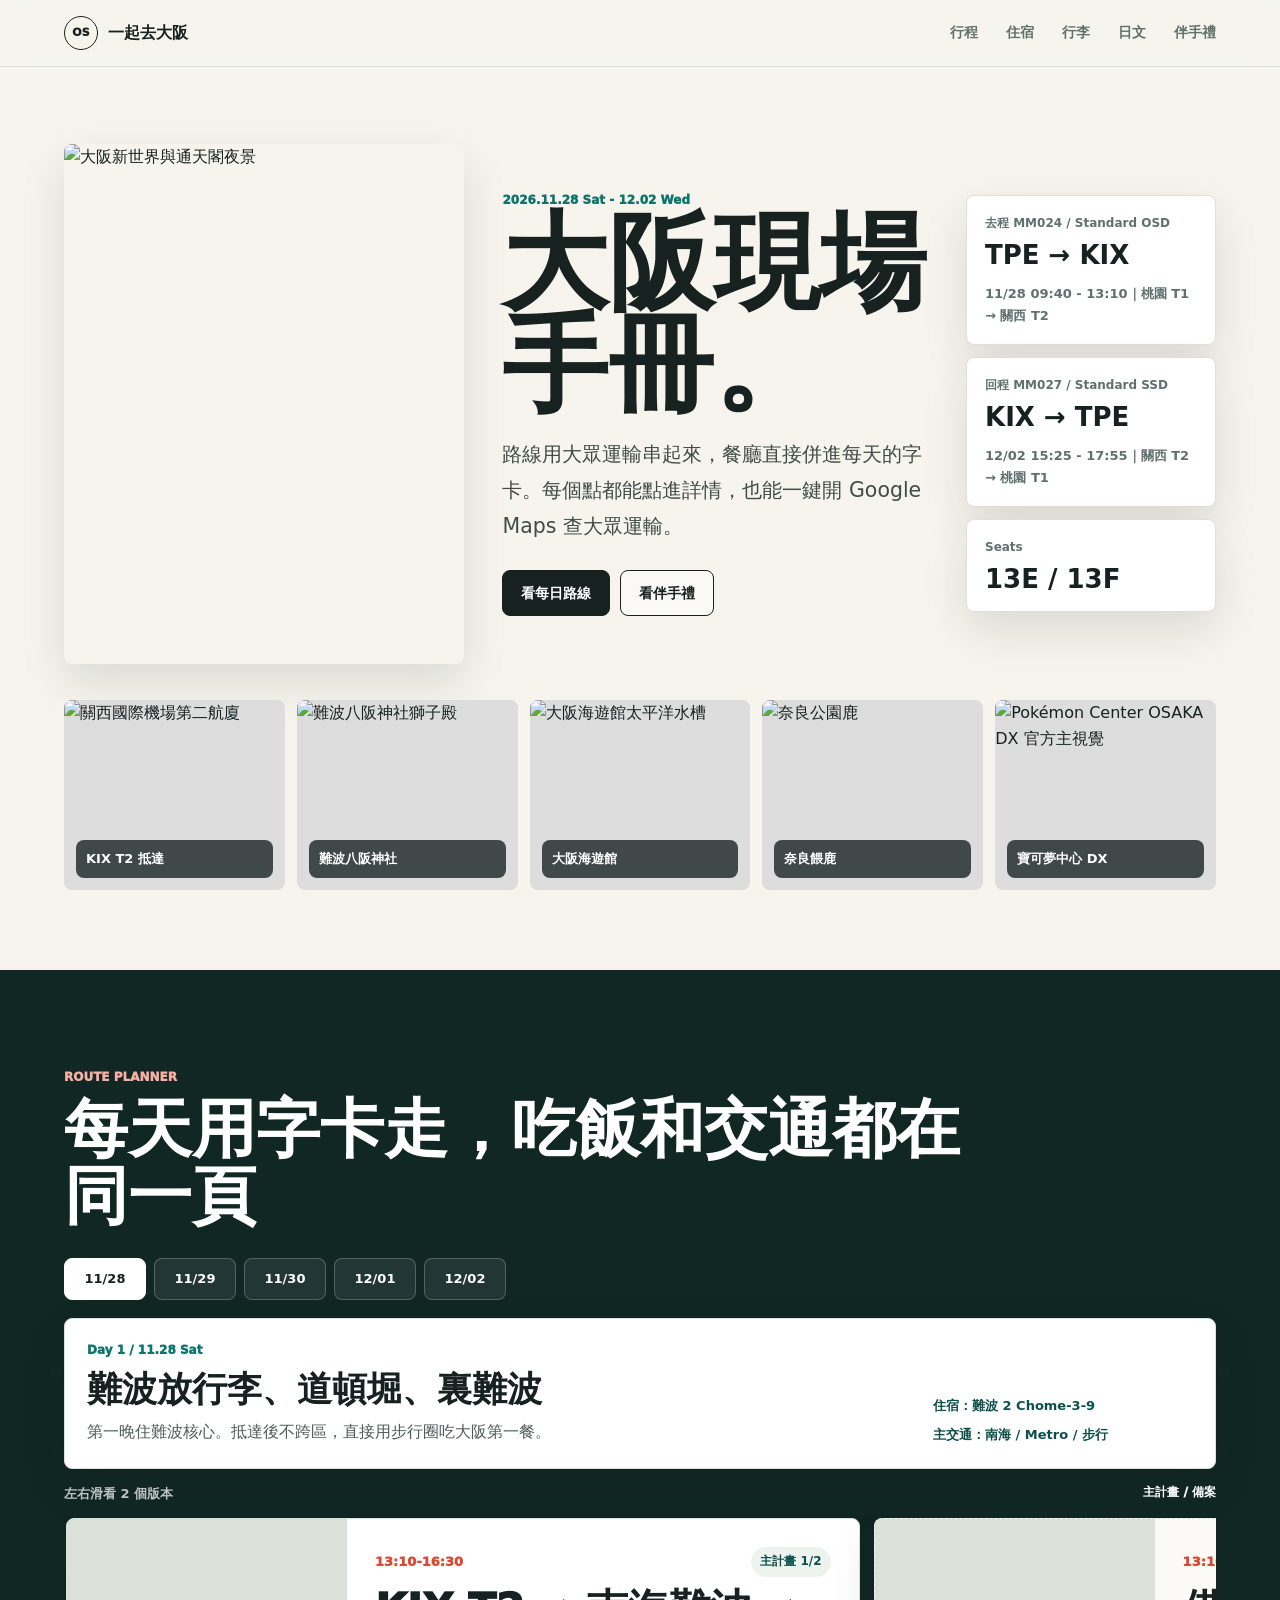
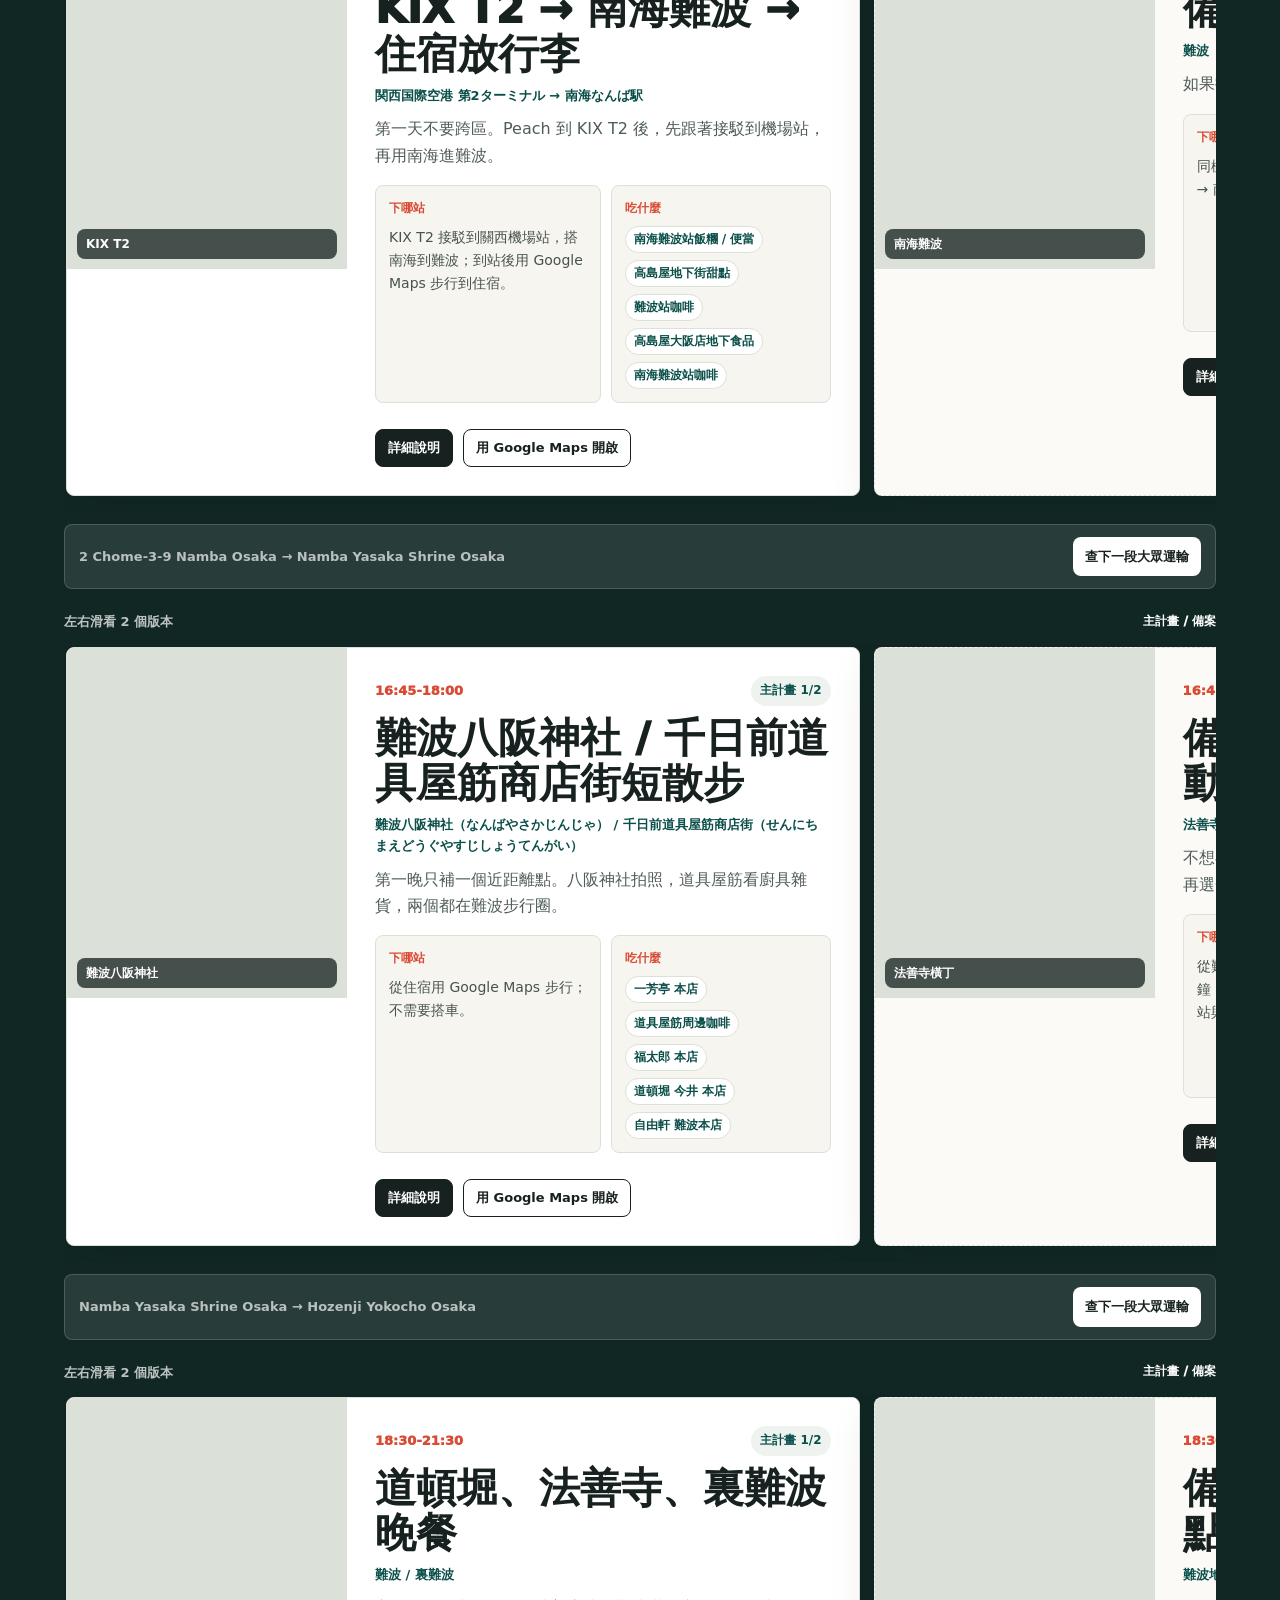
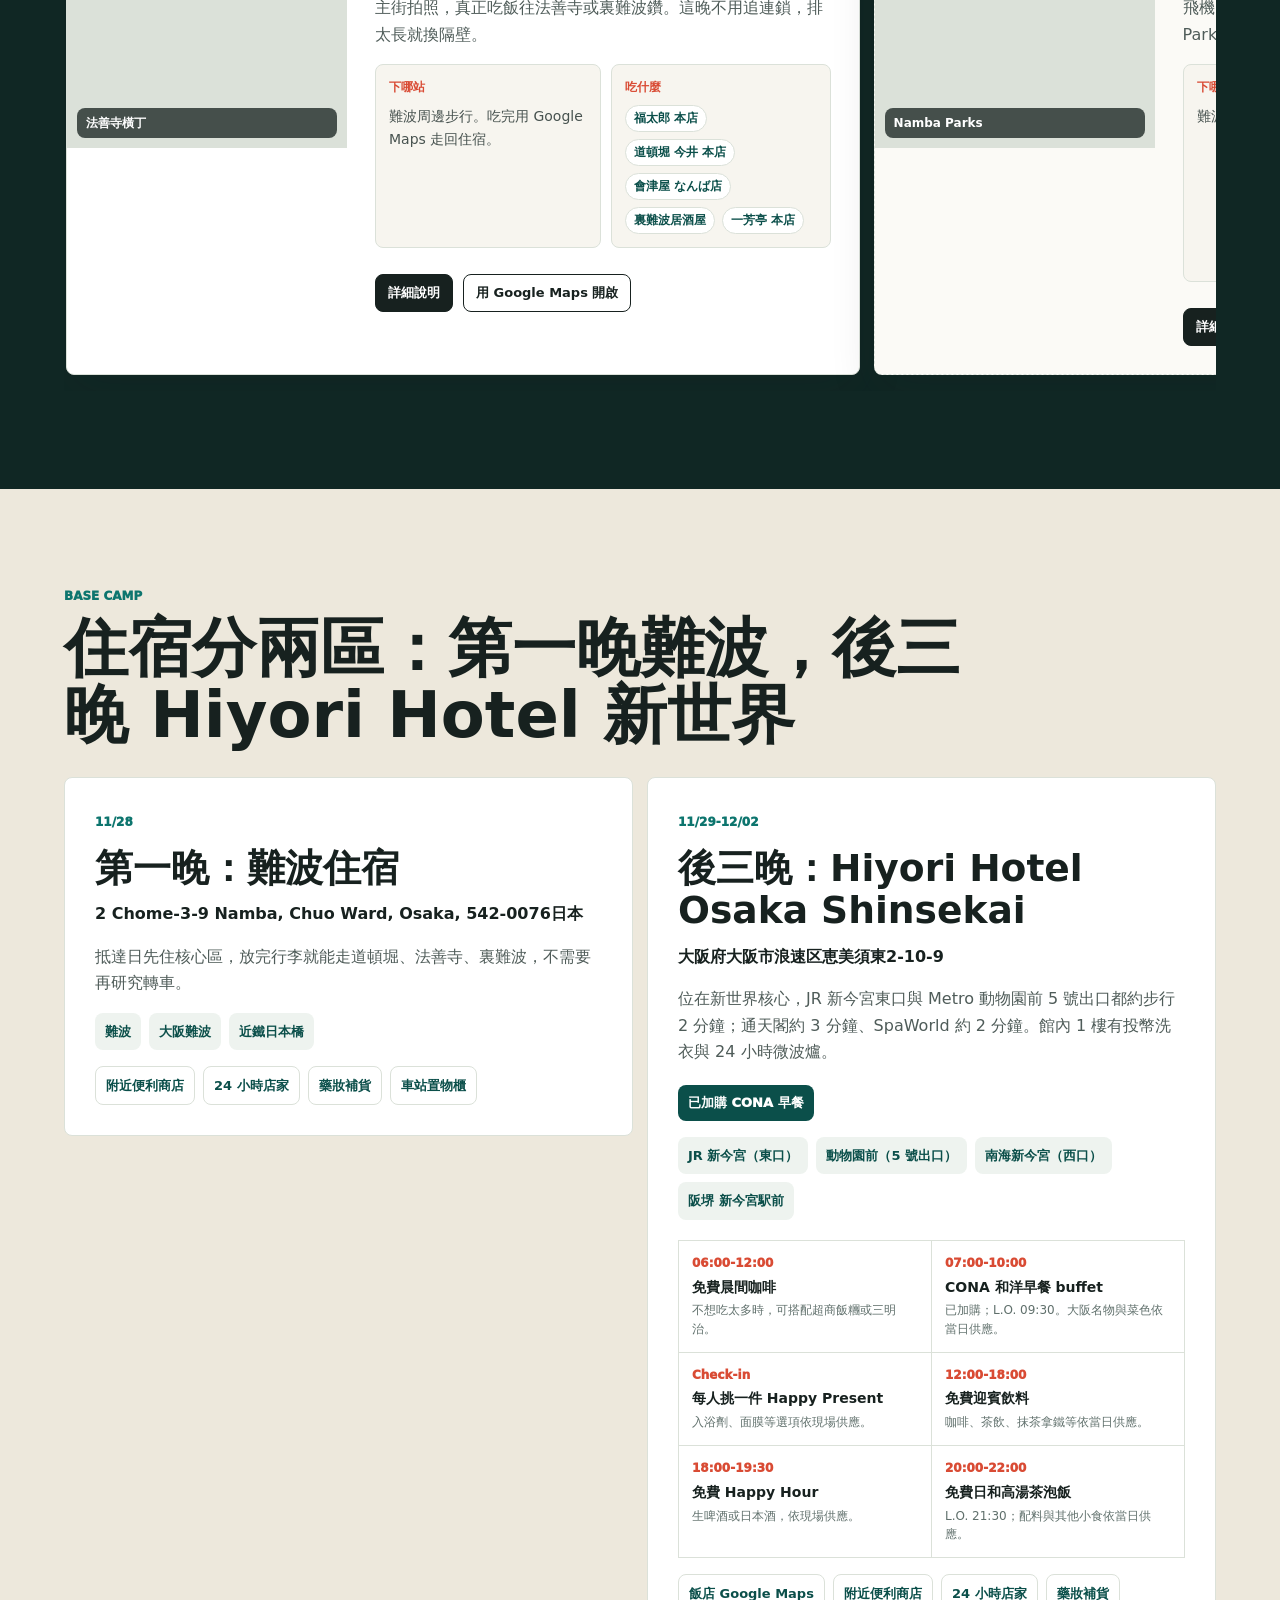
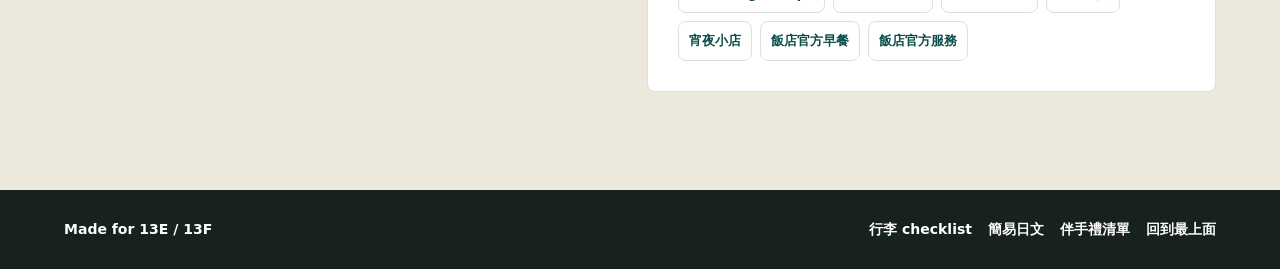
==== commit a34207a3: "Add Kaiyukan and reduce ramen itinerary" ====
--- a/index.html
+++ b/index.html
@@ -5,11 +5,11 @@
     <meta name="viewport" content="width=device-width, initial-scale=1.0" />
     <meta
       name="description"
-      content="2026 大阪五天四夜旅行手冊：難波、新今宮、奈良、大阪拉麵、貓頭鷹咖啡、寶可夢、teamLab 與 Google Maps 交通連結。"
+      content="2026 大阪五天四夜旅行手冊：難波、新今宮、奈良、大阪海遊館、貓頭鷹咖啡、寶可夢、teamLab 與 Google Maps 交通連結。"
     />
     <title>一起去大阪 | 現場可用旅行手冊</title>
     <link rel="icon" href="assets/favicon.svg" type="image/svg+xml" />
-    <link rel="stylesheet" href="styles.css?v=20260624-ramen-owl-4" />
+    <link rel="stylesheet" href="styles.css?v=20260629-kaiyukan-1" />
   </head>
   <body>
     <header class="site-header">
@@ -80,10 +80,10 @@
         </article>
         <article>
           <img
-            src="https://commons.wikimedia.org/wiki/Special:FilePath/Doguyasuji_South.jpg?width=1280"
-            alt="千日前道具屋筋商店街"
+            src="https://commons.wikimedia.org/wiki/Special:FilePath/Osaka_Kaiyukan01s3872.jpg?width=1280"
+            alt="大阪海遊館太平洋水槽"
           />
-          <span>道具屋筋散步</span>
+          <span>大阪海遊館</span>
         </article>
         <article>
           <img
@@ -153,6 +153,6 @@
       </div>
     </footer>
 
-    <script src="script.js?v=20260624-ramen-owl-4"></script>
+    <script src="script.js?v=20260629-kaiyukan-1"></script>
   </body>
 </html>
